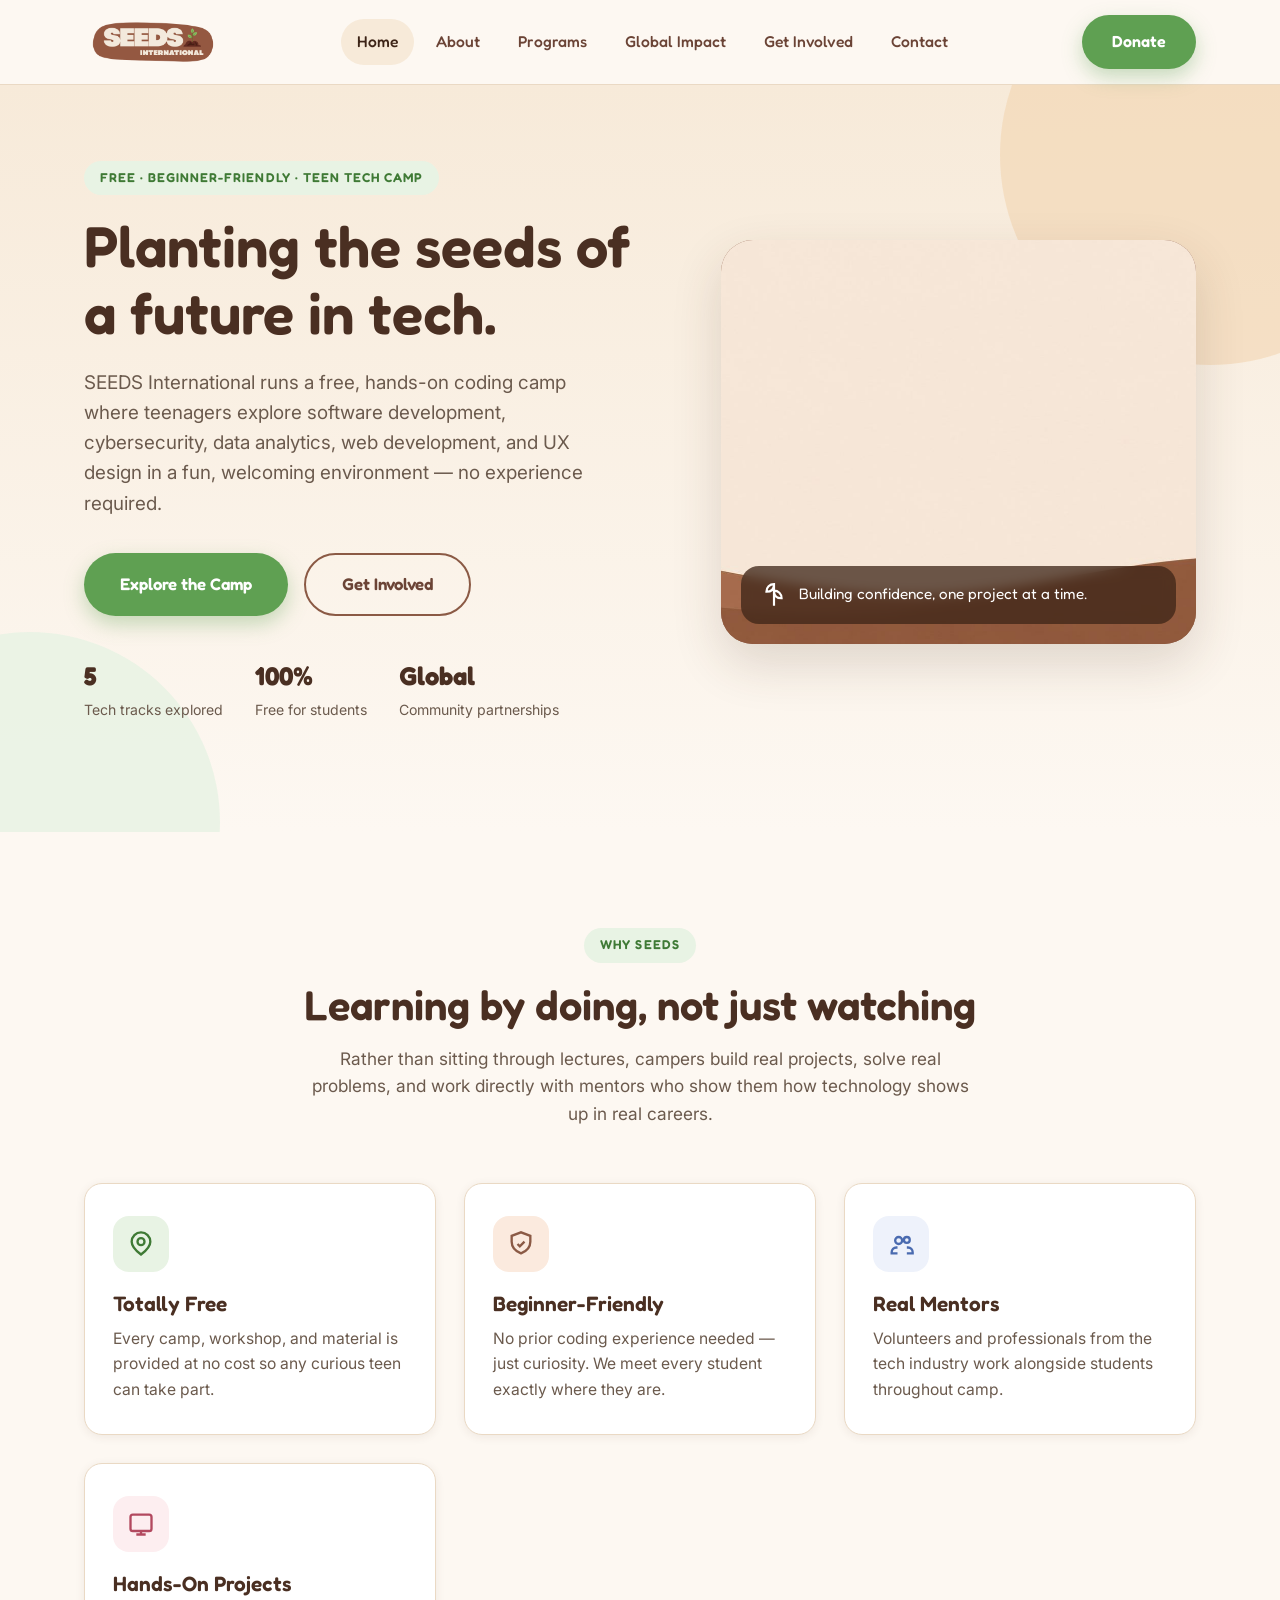
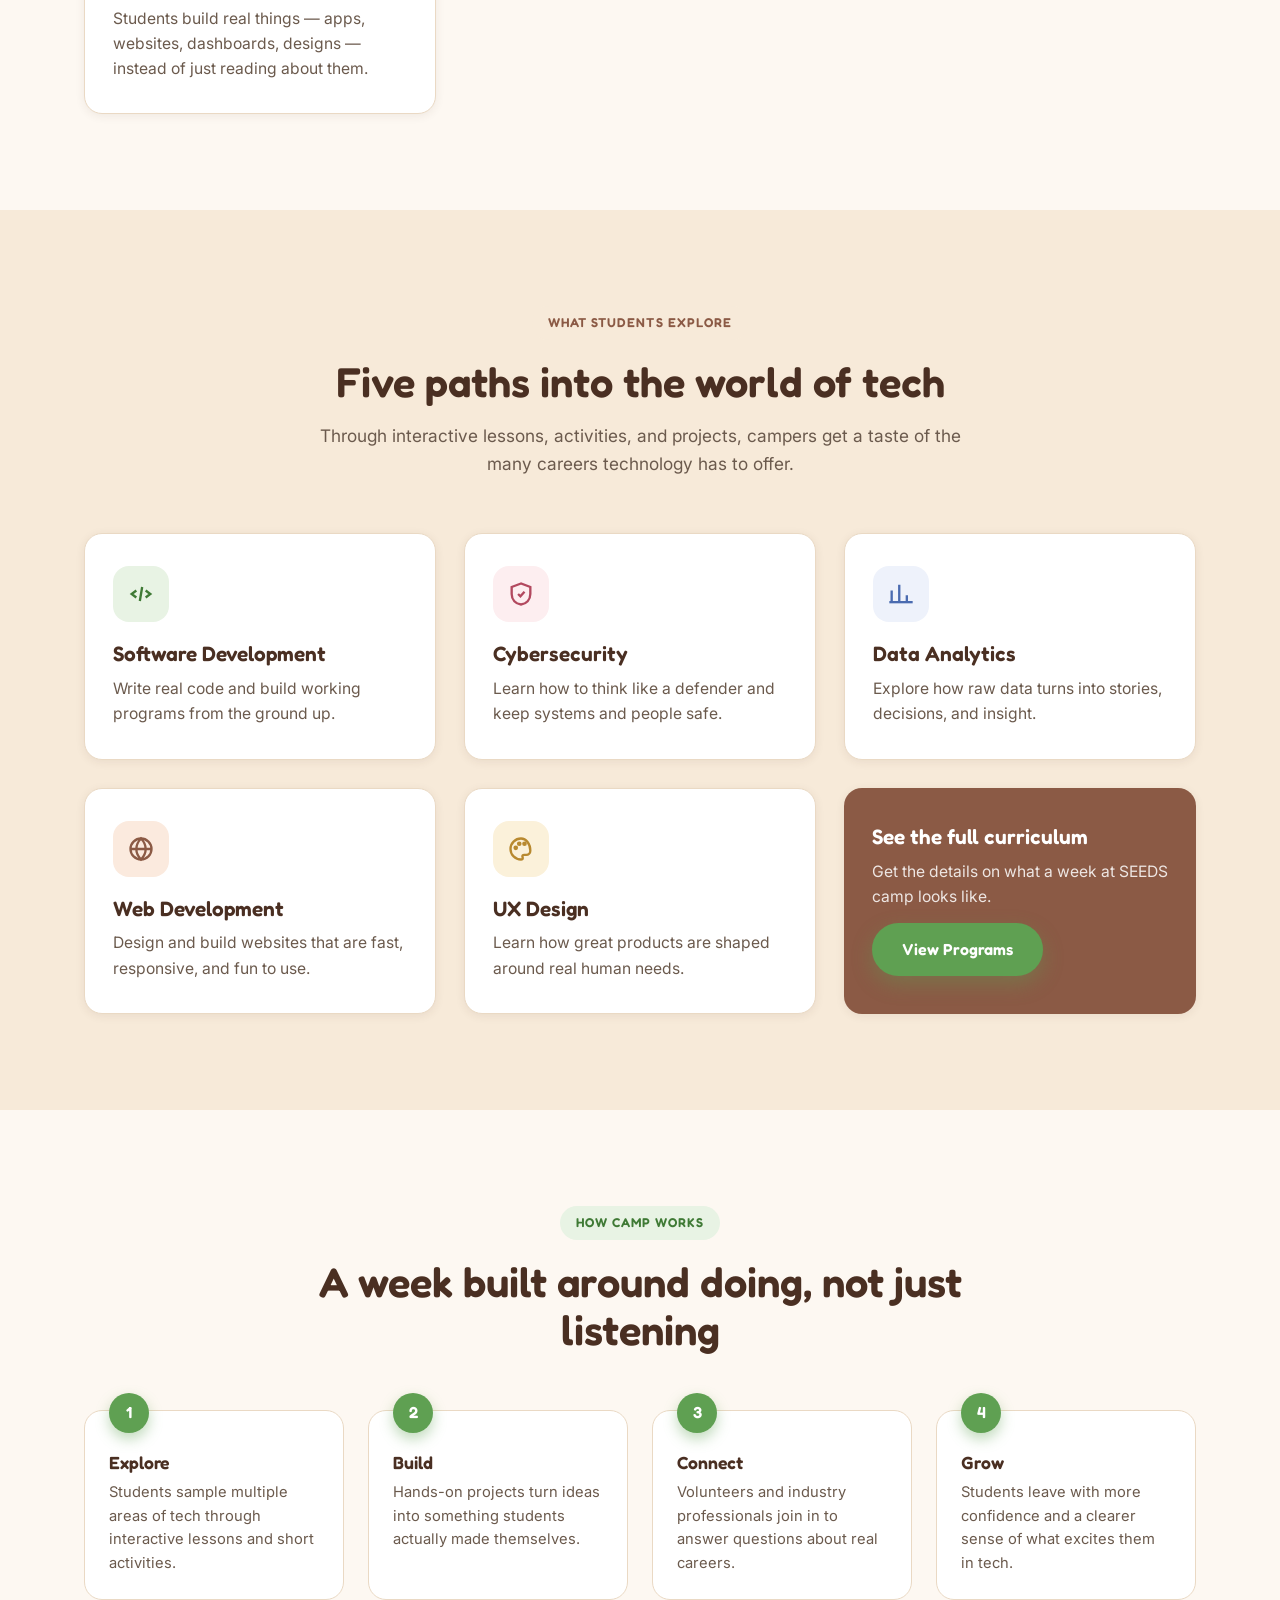
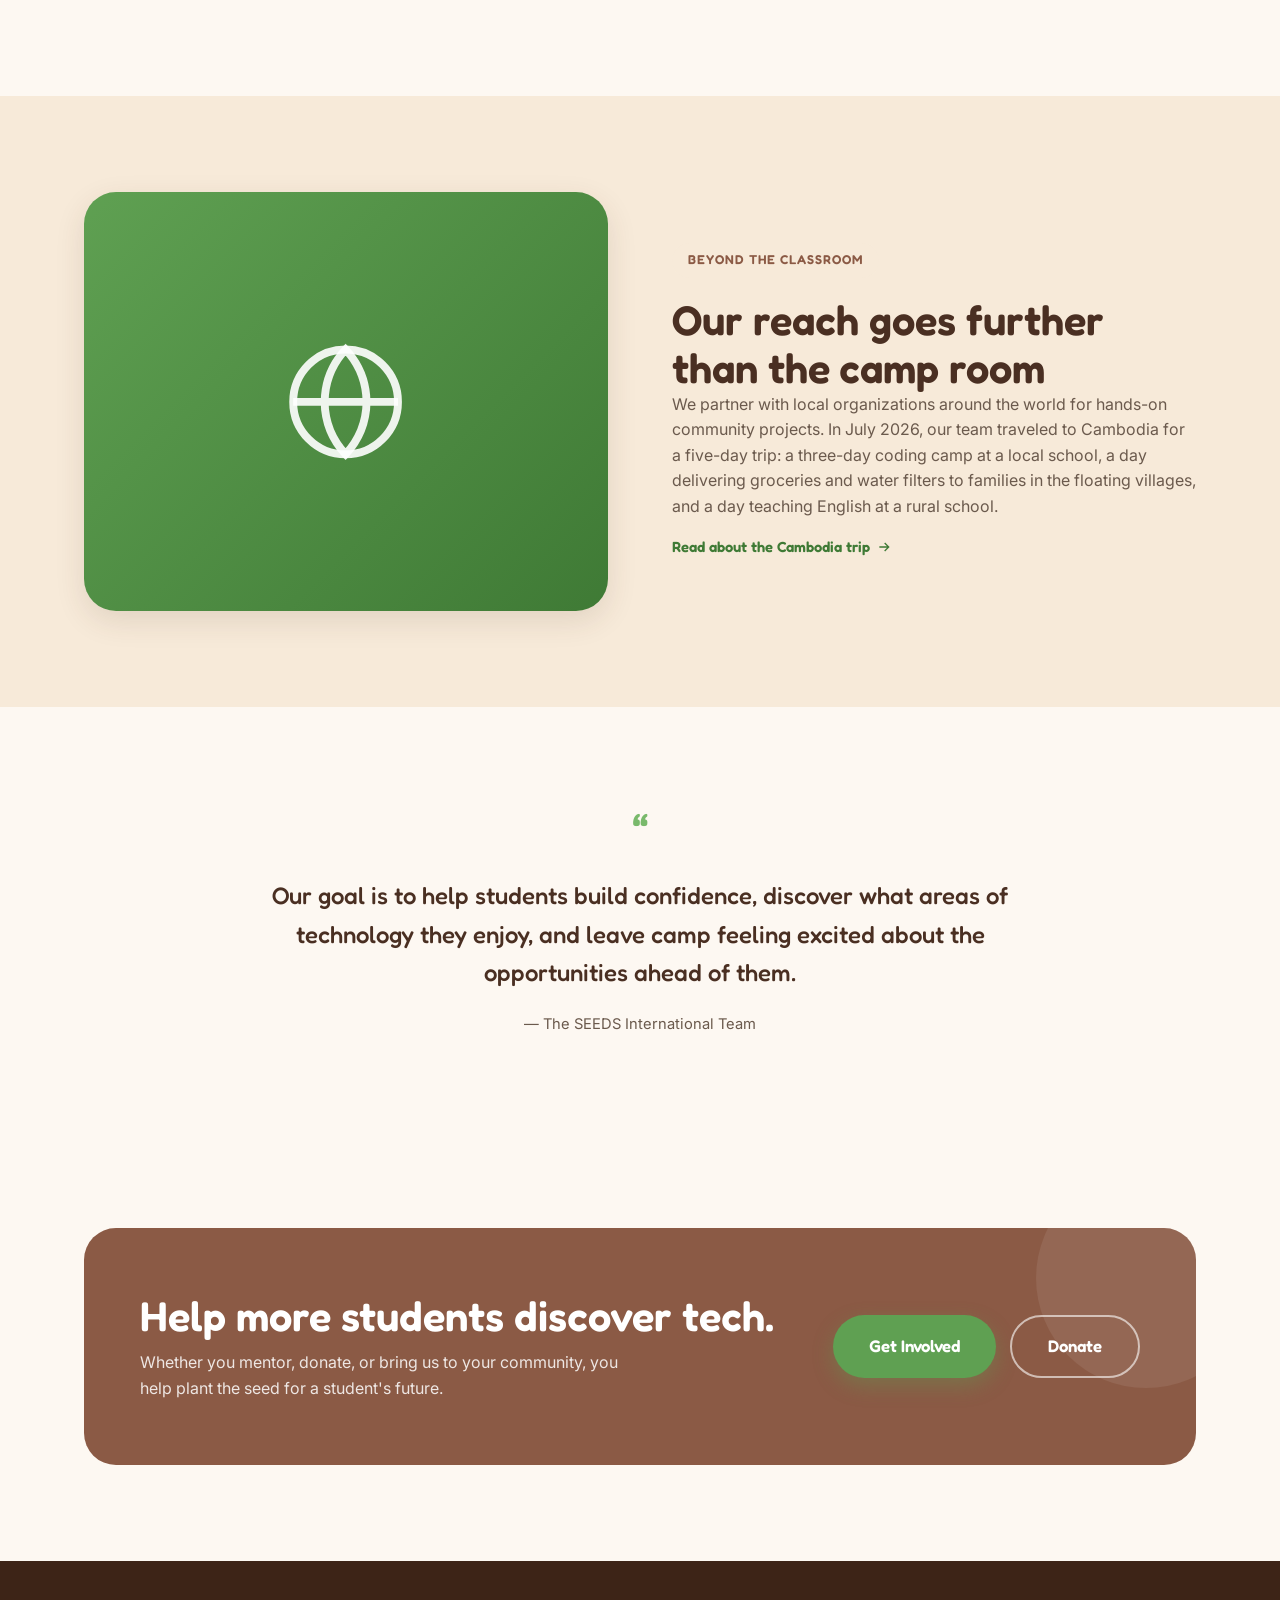
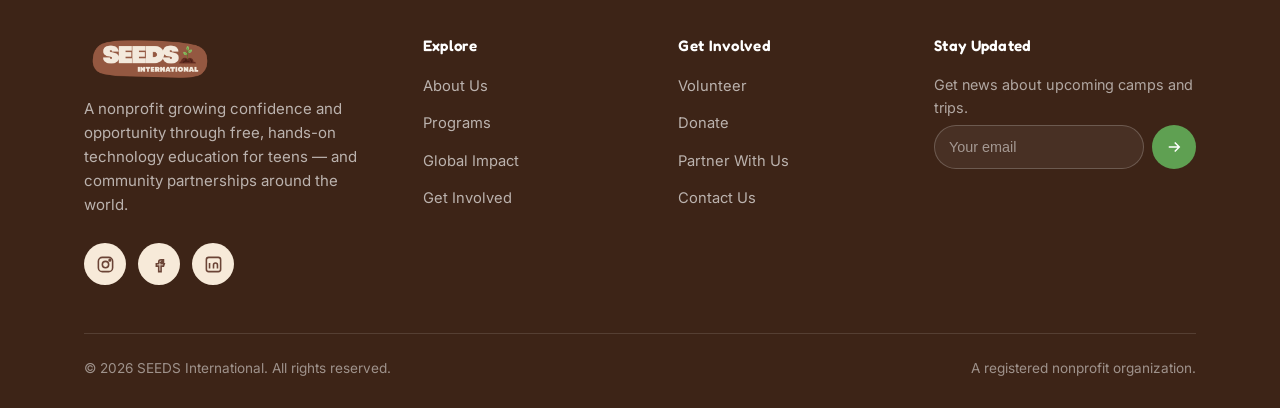
==== index.html @ 196c9cd2 "Build new SEEDS International nonprofit website Static multi-page site (home, about, programs, globa" ====
<!DOCTYPE html>
<html lang="en">
<head>
<meta charset="UTF-8">
<meta name="viewport" content="width=device-width, initial-scale=1.0">
<title>SEEDS International — Free Tech Camp for Teens</title>
<meta name="description" content="SEEDS International runs a free, hands-on coding camp that introduces teenagers to software development, cybersecurity, data analytics, web development, and UX design — plus global community partnerships around the world.">
<link rel="icon" type="image/png" href="assets/seeds_logo.png">
<link rel="preconnect" href="https://fonts.googleapis.com">
<link rel="preconnect" href="https://fonts.gstatic.com" crossorigin>
<link href="https://fonts.googleapis.com/css2?family=Fredoka:wght@500;600;700&family=Inter:wght@400;500;600&display=swap" rel="stylesheet">
<link rel="stylesheet" href="css/style.css">
</head>
<body>

<header class="site-header">
  <div class="container">
    <a href="index.html" class="brand">
      <img src="assets/seeds_logo.png" alt="SEEDS International logo">
    </a>
    <nav class="main-nav">
      <a href="index.html">Home</a>
      <a href="about.html">About</a>
      <a href="programs.html">Programs</a>
      <a href="global-impact.html">Global Impact</a>
      <a href="get-involved.html">Get Involved</a>
      <a href="contact.html">Contact</a>
    </nav>
    <div class="header-actions">
      <a href="get-involved.html#donate" class="btn btn-primary">Donate</a>
      <button class="nav-toggle" aria-label="Toggle menu" aria-expanded="false">
        <span></span><span></span><span></span>
      </button>
    </div>
  </div>
</header>

<main>

  <!-- HERO -->
  <section class="hero">
    <div class="container">
      <div class="hero-copy">
        <span class="eyebrow">Free · Beginner-Friendly · Teen Tech Camp</span>
        <h1>Planting the seeds of a future in tech.</h1>
        <p class="lede">SEEDS International runs a free, hands-on coding camp where teenagers explore software development, cybersecurity, data analytics, web development, and UX design in a fun, welcoming environment — no experience required.</p>
        <div class="hero-actions">
          <a href="programs.html" class="btn btn-primary btn-lg">Explore the Camp</a>
          <a href="get-involved.html" class="btn btn-outline btn-lg">Get Involved</a>
        </div>
        <div class="hero-stats">
          <div><strong>5</strong><span>Tech tracks explored</span></div>
          <div><strong>100%</strong><span>Free for students</span></div>
          <div><strong>Global</strong><span>Community partnerships</span></div>
        </div>
      </div>
      <div class="hero-art">
        <img src="assets/seeds_banner_wide.jpg" alt="Illustration of a seedling growing, representing SEEDS International">
        <div class="badge">
          <svg viewBox="0 0 24 24" fill="none" stroke="currentColor" stroke-width="2" width="26" height="26"><path d="M12 2v20M12 2c-4 0-7 3-7 7 4 0 7-2 7-7ZM12 8c4 0 7 3 7 7-4 0-7-2-7-7Z"/></svg>
          Building confidence, one project at a time.
        </div>
      </div>
    </div>
  </section>

  <!-- WHY SEEDS -->
  <section>
    <div class="container">
      <div class="section-head center">
        <span class="eyebrow">Why SEEDS</span>
        <h2>Learning by doing, not just watching</h2>
        <p>Rather than sitting through lectures, campers build real projects, solve real problems, and work directly with mentors who show them how technology shows up in real careers.</p>
      </div>
      <div class="card-grid reveal">
        <div class="card accent-1">
          <div class="card-icon">
            <svg viewBox="0 0 24 24" fill="none" stroke="currentColor" stroke-width="2"><path d="M12 21c4-3 8-6.5 8-11a8 8 0 1 0-16 0c0 4.5 4 8 8 11Z"/><circle cx="12" cy="10" r="3"/></svg>
          </div>
          <h3>Totally Free</h3>
          <p>Every camp, workshop, and material is provided at no cost so any curious teen can take part.</p>
        </div>
        <div class="card accent-2">
          <div class="card-icon">
            <svg viewBox="0 0 24 24" fill="none" stroke="currentColor" stroke-width="2"><path d="M12 20c4.4-1.8 8-5 8-10V5l-8-3-8 3v5c0 5 3.6 8.2 8 10Z"/><path d="m9 12 2 2 4-4"/></svg>
          </div>
          <h3>Beginner-Friendly</h3>
          <p>No prior coding experience needed — just curiosity. We meet every student exactly where they are.</p>
        </div>
        <div class="card accent-3">
          <div class="card-icon">
            <svg viewBox="0 0 24 24" fill="none" stroke="currentColor" stroke-width="2"><path d="M17 20h5v-1a4 4 0 0 0-4-4h-1M9 20H4v-1a4 4 0 0 1 4-4h1m1-3a3 3 0 1 0 0-6 3 3 0 0 0 0 6Zm7-1a2.5 2.5 0 1 0 0-5 2.5 2.5 0 0 0 0 5Z"/></svg>
          </div>
          <h3>Real Mentors</h3>
          <p>Volunteers and professionals from the tech industry work alongside students throughout camp.</p>
        </div>
        <div class="card accent-4">
          <div class="card-icon">
            <svg viewBox="0 0 24 24" fill="none" stroke="currentColor" stroke-width="2"><rect x="3" y="4" width="18" height="14" rx="2"/><path d="M8 21h8M12 18v3"/></svg>
          </div>
          <h3>Hands-On Projects</h3>
          <p>Students build real things — apps, websites, dashboards, designs — instead of just reading about them.</p>
        </div>
      </div>
    </div>
  </section>

  <!-- PROGRAM TRACKS -->
  <section class="section-alt">
    <div class="container">
      <div class="section-head center">
        <span class="eyebrow alt">What Students Explore</span>
        <h2>Five paths into the world of tech</h2>
        <p>Through interactive lessons, activities, and projects, campers get a taste of the many careers technology has to offer.</p>
      </div>
      <div class="card-grid reveal">
        <div class="card accent-1">
          <div class="card-icon">
            <svg viewBox="0 0 24 24" fill="none" stroke="currentColor" stroke-width="2"><path d="m8 9-4 3 4 3M16 9l4 3-4 3M13 6l-2 12"/></svg>
          </div>
          <h3>Software Development</h3>
          <p>Write real code and build working programs from the ground up.</p>
        </div>
        <div class="card accent-4">
          <div class="card-icon">
            <svg viewBox="0 0 24 24" fill="none" stroke="currentColor" stroke-width="2"><path d="M12 3 4 6v6c0 5 3.4 8.4 8 9 4.6-.6 8-4 8-9V6l-8-3Z"/><path d="m9.5 12 2 2 3.5-4"/></svg>
          </div>
          <h3>Cybersecurity</h3>
          <p>Learn how to think like a defender and keep systems and people safe.</p>
        </div>
        <div class="card accent-3">
          <div class="card-icon">
            <svg viewBox="0 0 24 24" fill="none" stroke="currentColor" stroke-width="2"><path d="M4 19V9m6.5 10V4M17 19v-6"/><path d="M2 19h20"/></svg>
          </div>
          <h3>Data Analytics</h3>
          <p>Explore how raw data turns into stories, decisions, and insight.</p>
        </div>
        <div class="card accent-2">
          <div class="card-icon">
            <svg viewBox="0 0 24 24" fill="none" stroke="currentColor" stroke-width="2"><circle cx="12" cy="12" r="9"/><path d="M3 12h18M12 3c2.5 2.6 4 6 4 9s-1.5 6.4-4 9c-2.5-2.6-4-6-4-9s1.5-6.4 4-9Z"/></svg>
          </div>
          <h3>Web Development</h3>
          <p>Design and build websites that are fast, responsive, and fun to use.</p>
        </div>
        <div class="card accent-5">
          <div class="card-icon">
            <svg viewBox="0 0 24 24" fill="none" stroke="currentColor" stroke-width="2"><path d="M12 3a9 9 0 1 0 0 18c1.1 0 1.5-.6 1.5-1.3 0-.5-.3-.9-.3-1.4 0-.8.7-1.3 1.5-1.3h1.8c2 0 3.5-1.6 3.5-3.5C20 7.4 16.4 3 12 3Z"/><circle cx="7.5" cy="11" r="1"/><circle cx="10.5" cy="7.5" r="1"/><circle cx="15" cy="7.5" r="1"/></svg>
          </div>
          <h3>UX Design</h3>
          <p>Learn how great products are shaped around real human needs.</p>
        </div>
        <div class="card accent-1" style="display:flex; flex-direction:column; justify-content:center; align-items:flex-start; background: var(--brown-600); border:none;">
          <h3 style="color:#fff;">See the full curriculum</h3>
          <p style="color:rgba(255,255,255,0.85);">Get the details on what a week at SEEDS camp looks like.</p>
          <a href="programs.html" class="btn btn-primary" style="margin-top:14px;">View Programs</a>
        </div>
      </div>
    </div>
  </section>

  <!-- HOW IT WORKS -->
  <section>
    <div class="container">
      <div class="section-head center">
        <span class="eyebrow">How Camp Works</span>
        <h2>A week built around doing, not just listening</h2>
      </div>
      <div class="steps reveal">
        <div class="step">
          <h3>Explore</h3>
          <p>Students sample multiple areas of tech through interactive lessons and short activities.</p>
        </div>
        <div class="step">
          <h3>Build</h3>
          <p>Hands-on projects turn ideas into something students actually made themselves.</p>
        </div>
        <div class="step">
          <h3>Connect</h3>
          <p>Volunteers and industry professionals join in to answer questions about real careers.</p>
        </div>
        <div class="step">
          <h3>Grow</h3>
          <p>Students leave with more confidence and a clearer sense of what excites them in tech.</p>
        </div>
      </div>
    </div>
  </section>

  <!-- GLOBAL IMPACT PREVIEW -->
  <section class="section-alt">
    <div class="container">
      <div class="feature-row reveal">
        <div class="feature-visual tint-green">
          <div class="icon-mark">
            <svg viewBox="0 0 24 24" fill="none" stroke="currentColor" stroke-width="1.5"><circle cx="12" cy="12" r="10"/><path d="M2 12h20M12 2a15 15 0 0 1 4 10 15 15 0 0 1-4 10 15 15 0 0 1-4-10 15 15 0 0 1 4-10Z"/></svg>
          </div>
        </div>
        <div class="feature-text">
          <span class="eyebrow alt">Beyond the Classroom</span>
          <h2>Our reach goes further than the camp room</h2>
          <p>We partner with local organizations around the world for hands-on community projects. In July 2026, our team traveled to Cambodia for a five-day trip: a three-day coding camp at a local school, a day delivering groceries and water filters to families in the floating villages, and a day teaching English at a rural school.</p>
          <a href="global-impact.html" class="card-link">Read about the Cambodia trip
            <svg viewBox="0 0 24 24" fill="none" stroke="currentColor" stroke-width="2" width="16" height="16"><path d="M5 12h14M13 6l6 6-6 6"/></svg>
          </a>
        </div>
      </div>
    </div>
  </section>

  <!-- QUOTE -->
  <section>
    <div class="container">
      <div class="quote-block reveal">
        <span class="mark">&ldquo;</span>
        <p>Our goal is to help students build confidence, discover what areas of technology they enjoy, and leave camp feeling excited about the opportunities ahead of them.</p>
        <span>— The SEEDS International Team</span>
      </div>
    </div>
  </section>

  <!-- CTA -->
  <section>
    <div class="container">
      <div class="cta-band reveal">
        <div class="cta-copy">
          <h2>Help more students discover tech.</h2>
          <p>Whether you mentor, donate, or bring us to your community, you help plant the seed for a student's future.</p>
        </div>
        <div class="cta-actions">
          <a href="get-involved.html" class="btn btn-primary btn-lg">Get Involved</a>
          <a href="get-involved.html#donate" class="btn btn-outline on-dark btn-lg">Donate</a>
        </div>
      </div>
    </div>
  </section>

</main>

<footer class="site-footer">
  <div class="container">
    <div class="footer-grid">
      <div class="footer-brand">
        <a href="index.html" class="brand"><img src="assets/seeds_logo.png" alt="SEEDS International logo"></a>
        <p>A nonprofit growing confidence and opportunity through free, hands-on technology education for teens — and community partnerships around the world.</p>
        <div class="social-row">
          <a href="#" aria-label="Instagram"><svg viewBox="0 0 24 24" fill="none" stroke="currentColor" stroke-width="2"><rect x="3" y="3" width="18" height="18" rx="5"/><circle cx="12" cy="12" r="4"/><circle cx="17.5" cy="6.5" r="1"/></svg></a>
          <a href="#" aria-label="Facebook"><svg viewBox="0 0 24 24" fill="none" stroke="currentColor" stroke-width="2"><path d="M14 9h3V6h-3c-2 0-3 1.2-3 3v2H8v3h3v7h3v-7h3l1-3h-4v-1.5c0-.6.4-1.5 1-1.5Z"/></svg></a>
          <a href="#" aria-label="LinkedIn"><svg viewBox="0 0 24 24" fill="none" stroke="currentColor" stroke-width="2"><rect x="3" y="3" width="18" height="18" rx="3"/><path d="M7 10v7M7 7v.01M12 17v-4.5a2.5 2.5 0 0 1 5 0V17"/></svg></a>
        </div>
      </div>
      <div class="footer-col">
        <h4>Explore</h4>
        <ul>
          <li><a href="about.html">About Us</a></li>
          <li><a href="programs.html">Programs</a></li>
          <li><a href="global-impact.html">Global Impact</a></li>
          <li><a href="get-involved.html">Get Involved</a></li>
        </ul>
      </div>
      <div class="footer-col">
        <h4>Get Involved</h4>
        <ul>
          <li><a href="get-involved.html#volunteer">Volunteer</a></li>
          <li><a href="get-involved.html#donate">Donate</a></li>
          <li><a href="get-involved.html#partner">Partner With Us</a></li>
          <li><a href="contact.html">Contact Us</a></li>
        </ul>
      </div>
      <div class="footer-col footer-newsletter">
        <h4>Stay Updated</h4>
        <p style="font-size:0.9rem; color:rgba(255,255,255,0.6);">Get news about upcoming camps and trips.</p>
        <form data-fake-submit>
          <input type="email" placeholder="Your email" required aria-label="Email address">
          <button type="submit" aria-label="Subscribe">
            <svg viewBox="0 0 24 24" fill="none" stroke="currentColor" stroke-width="2"><path d="M5 12h14M13 6l6 6-6 6"/></svg>
          </button>
        </form>
      </div>
    </div>
    <div class="footer-bottom">
      <span>&copy; <span data-year></span> SEEDS International. All rights reserved.</span>
      <span>A registered nonprofit organization.</span>
    </div>
  </div>
</footer>

<script src="js/main.js"></script>
</body>
</html>
---- css/style.css ----
/* ==========================================================================
   SEEDS International — Design System
   ========================================================================== */

:root {
  /* Brand palette, drawn from the SEEDS International logo */
  --brown-900: #3d2417;
  --brown-800: #4a2f22;
  --brown-700: #6b4436;
  --brown-600: #8b5a45;
  --brown-500: #a56f56;
  --green-700: #3f7a35;
  --green-600: #5fa052;
  --green-500: #79b96b;
  --green-100: #e8f3e4;
  --peach-500: #eab98c;
  --peach-300: #f3d3ae;
  --cream-300: #f7ead9;
  --cream-100: #fdf8f2;
  --white: #ffffff;
  --ink: #3a2a20;
  --ink-soft: #6b5a4d;
  --border: #ead9c4;

  --font-display: "Fredoka", "Quicksand", sans-serif;
  --font-body: "Inter", -apple-system, BlinkMacSystemFont, "Segoe UI", sans-serif;

  --radius-sm: 10px;
  --radius-md: 18px;
  --radius-lg: 32px;
  --radius-pill: 999px;

  --shadow-sm: 0 2px 10px rgba(74, 47, 34, 0.08);
  --shadow-md: 0 10px 30px rgba(74, 47, 34, 0.12);
  --shadow-lg: 0 20px 50px rgba(74, 47, 34, 0.16);

  --container: 1160px;
}

* {
  margin: 0;
  padding: 0;
  box-sizing: border-box;
}

html {
  scroll-behavior: smooth;
}

body {
  font-family: var(--font-body);
  color: var(--ink);
  background: var(--cream-100);
  line-height: 1.6;
  -webkit-font-smoothing: antialiased;
  overflow-x: hidden;
}

img {
  max-width: 100%;
  display: block;
}

a {
  color: inherit;
  text-decoration: none;
}

ul {
  list-style: none;
}

button {
  font-family: inherit;
  cursor: pointer;
  border: none;
  background: none;
}

h1, h2, h3, h4 {
  font-family: var(--font-display);
  font-weight: 600;
  color: var(--brown-800);
  line-height: 1.15;
}

h1 { font-size: clamp(2.4rem, 5vw, 3.6rem); }
h2 { font-size: clamp(1.9rem, 3.6vw, 2.6rem); }
h3 { font-size: 1.3rem; }

p { color: var(--ink-soft); }

.container {
  width: 100%;
  max-width: var(--container);
  margin: 0 auto;
  padding: 0 24px;
}

.eyebrow {
  display: inline-flex;
  align-items: center;
  gap: 8px;
  font-family: var(--font-display);
  font-weight: 600;
  font-size: 0.8rem;
  letter-spacing: 0.08em;
  text-transform: uppercase;
  color: var(--green-700);
  background: var(--green-100);
  padding: 7px 16px;
  border-radius: var(--radius-pill);
  margin-bottom: 18px;
}

.eyebrow.alt {
  color: var(--brown-600);
  background: var(--cream-300);
}

section {
  padding: 96px 0;
  position: relative;
}

.section-head {
  max-width: 680px;
  margin-bottom: 56px;
}

.section-head.center {
  margin-left: auto;
  margin-right: auto;
  text-align: center;
}

.section-head p {
  margin-top: 16px;
  font-size: 1.08rem;
}

/* ---------- Buttons ---------- */
.btn {
  display: inline-flex;
  align-items: center;
  justify-content: center;
  gap: 8px;
  font-family: var(--font-display);
  font-weight: 600;
  font-size: 1rem;
  padding: 14px 30px;
  border-radius: var(--radius-pill);
  transition: transform 0.2s ease, box-shadow 0.2s ease, background 0.2s ease, color 0.2s ease;
  white-space: nowrap;
}

.btn-primary {
  background: var(--green-600);
  color: var(--white);
  box-shadow: 0 8px 20px rgba(95, 160, 82, 0.35);
}

.btn-primary:hover {
  background: var(--green-700);
  transform: translateY(-2px);
  box-shadow: 0 12px 26px rgba(95, 160, 82, 0.4);
}

.btn-secondary {
  background: var(--brown-600);
  color: var(--white);
  box-shadow: 0 8px 20px rgba(139, 90, 69, 0.3);
}

.btn-secondary:hover {
  background: var(--brown-700);
  transform: translateY(-2px);
}

.btn-outline {
  background: transparent;
  color: var(--brown-700);
  border: 2px solid var(--brown-600);
}

.btn-outline:hover {
  background: var(--brown-600);
  color: var(--white);
  transform: translateY(-2px);
}

.btn-outline.on-dark {
  color: var(--white);
  border-color: rgba(255, 255, 255, 0.6);
}

.btn-outline.on-dark:hover {
  background: var(--white);
  color: var(--brown-700);
}

.btn-block { width: 100%; }
.btn-lg { padding: 16px 36px; font-size: 1.05rem; }

/* ---------- Header ---------- */
.site-header {
  position: sticky;
  top: 0;
  z-index: 100;
  background: rgba(253, 248, 242, 0.92);
  backdrop-filter: blur(10px);
  border-bottom: 1px solid var(--border);
}

.site-header .container {
  display: flex;
  align-items: center;
  justify-content: space-between;
  height: 84px;
}

.brand {
  display: flex;
  align-items: center;
  gap: 10px;
}

.brand img {
  height: 46px;
  width: auto;
}

.main-nav {
  display: flex;
  align-items: center;
  gap: 6px;
}

.main-nav a {
  font-family: var(--font-display);
  font-weight: 500;
  font-size: 0.98rem;
  color: var(--brown-700);
  padding: 10px 16px;
  border-radius: var(--radius-pill);
  transition: background 0.2s ease, color 0.2s ease;
}

.main-nav a:hover,
.main-nav a.active {
  background: var(--cream-300);
  color: var(--brown-900);
}

.header-actions {
  display: flex;
  align-items: center;
  gap: 14px;
}

.nav-toggle {
  display: none;
  flex-direction: column;
  gap: 5px;
  padding: 8px;
}

.nav-toggle span {
  width: 26px;
  height: 3px;
  border-radius: 2px;
  background: var(--brown-700);
  transition: transform 0.25s ease, opacity 0.25s ease;
}

/* ---------- Hero ---------- */
.hero {
  position: relative;
  padding: 76px 0 110px;
  overflow: hidden;
  background: linear-gradient(180deg, var(--cream-300) 0%, var(--cream-100) 100%);
}

.hero::before {
  content: "";
  position: absolute;
  top: -140px;
  right: -140px;
  width: 420px;
  height: 420px;
  border-radius: 50%;
  background: var(--peach-300);
  opacity: 0.55;
  z-index: 0;
}

.hero::after {
  content: "";
  position: absolute;
  bottom: -180px;
  left: -160px;
  width: 380px;
  height: 380px;
  border-radius: 50%;
  background: var(--green-100);
  opacity: 0.8;
  z-index: 0;
}

.hero .container {
  position: relative;
  z-index: 1;
  display: grid;
  grid-template-columns: 1.1fr 0.9fr;
  gap: 56px;
  align-items: center;
}

.hero h1 { margin-bottom: 22px; }
.hero .lede {
  font-size: 1.18rem;
  max-width: 540px;
  margin-bottom: 34px;
}

.hero-actions {
  display: flex;
  gap: 16px;
  flex-wrap: wrap;
  margin-bottom: 40px;
}

.hero-stats {
  display: flex;
  gap: 32px;
  flex-wrap: wrap;
}

.hero-stats div strong {
  display: block;
  font-family: var(--font-display);
  font-size: 1.6rem;
  color: var(--brown-800);
}

.hero-stats div span {
  font-size: 0.88rem;
  color: var(--ink-soft);
}

.hero-art {
  position: relative;
  border-radius: var(--radius-lg);
  overflow: hidden;
  box-shadow: var(--shadow-lg);
  aspect-ratio: 4 / 3.4;
  background: var(--brown-600);
}

.hero-art img {
  width: 100%;
  height: 100%;
  object-fit: cover;
}

.hero-art .badge {
  position: absolute;
  bottom: 20px;
  left: 20px;
  right: 20px;
  background: rgba(61, 36, 23, 0.75);
  backdrop-filter: blur(6px);
  color: var(--white);
  padding: 16px 20px;
  border-radius: var(--radius-md);
  font-family: var(--font-display);
  font-size: 0.95rem;
  display: flex;
  align-items: center;
  gap: 12px;
}

/* ---------- Page hero (inner pages) ---------- */
.page-hero {
  position: relative;
  padding: 64px 0 80px;
  background: var(--brown-600);
  color: var(--white);
  overflow: hidden;
}

.page-hero::before {
  content: "";
  position: absolute;
  inset: 0;
  background: radial-gradient(circle at 85% 20%, rgba(255,255,255,0.16), transparent 55%),
              radial-gradient(circle at 10% 90%, rgba(255,255,255,0.1), transparent 45%);
}

.page-hero .container { position: relative; z-index: 1; max-width: 780px; }
.page-hero .eyebrow { background: rgba(255,255,255,0.16); color: var(--cream-300); }
.page-hero h1 { color: var(--white); margin-bottom: 16px; }
.page-hero p { color: rgba(255,255,255,0.88); font-size: 1.08rem; }

.breadcrumb {
  display: flex;
  gap: 8px;
  align-items: center;
  font-size: 0.85rem;
  color: rgba(255,255,255,0.7);
  margin-bottom: 18px;
  text-transform: uppercase;
  letter-spacing: 0.06em;
  font-family: var(--font-display);
}

/* ---------- Cards ---------- */
.card-grid {
  display: grid;
  grid-template-columns: repeat(3, 1fr);
  gap: 28px;
}

.card {
  background: var(--white);
  border: 1px solid var(--border);
  border-radius: var(--radius-md);
  padding: 32px 28px;
  box-shadow: var(--shadow-sm);
  transition: transform 0.25s ease, box-shadow 0.25s ease;
}

.card:hover {
  transform: translateY(-6px);
  box-shadow: var(--shadow-md);
}

.card-icon {
  width: 56px;
  height: 56px;
  border-radius: 16px;
  display: flex;
  align-items: center;
  justify-content: center;
  margin-bottom: 20px;
  background: var(--green-100);
  color: var(--green-700);
}

.card-icon svg { width: 28px; height: 28px; }

.card h3 { margin-bottom: 10px; }
.card p { font-size: 0.98rem; }

.card-link {
  display: inline-flex;
  align-items: center;
  gap: 6px;
  margin-top: 16px;
  font-family: var(--font-display);
  font-weight: 600;
  font-size: 0.92rem;
  color: var(--green-700);
}

/* Program cards get an accent top bar via nth-child colors */
.card.accent-1 .card-icon { background: var(--green-100); color: var(--green-700); }
.card.accent-2 .card-icon { background: #fbeade; color: var(--brown-600); }
.card.accent-3 .card-icon { background: #eef2fb; color: #4a6bb0; }
.card.accent-4 .card-icon { background: #fdeef0; color: #b2495f; }
.card.accent-5 .card-icon { background: #fbf1da; color: #b8892f; }

/* ---------- Alternating feature rows ---------- */
.feature-row {
  display: grid;
  grid-template-columns: 1fr 1fr;
  gap: 64px;
  align-items: center;
}

.feature-row + .feature-row { margin-top: 100px; }
.feature-row.reverse .feature-visual { order: 2; }
.feature-row.reverse .feature-text { order: 1; }

.feature-visual {
  border-radius: var(--radius-lg);
  overflow: hidden;
  box-shadow: var(--shadow-md);
  aspect-ratio: 5/4;
  position: relative;
}

.feature-visual img {
  width: 100%;
  height: 100%;
  object-fit: cover;
}

.feature-visual.tint-green { background: linear-gradient(135deg, var(--green-600), var(--green-700)); }
.feature-visual.tint-brown { background: linear-gradient(135deg, var(--brown-500), var(--brown-700)); }
.feature-visual.tint-peach { background: linear-gradient(135deg, var(--peach-500), #d99a63); }

.feature-visual .icon-mark {
  position: absolute;
  inset: 0;
  display: flex;
  align-items: center;
  justify-content: center;
  color: rgba(255,255,255,0.9);
}

.feature-visual .icon-mark svg { width: 30%; height: 30%; }

.feature-text ul {
  margin-top: 22px;
  display: flex;
  flex-direction: column;
  gap: 14px;
}

.feature-text ul li {
  display: flex;
  align-items: flex-start;
  gap: 12px;
  font-size: 0.98rem;
  color: var(--ink-soft);
}

.feature-text ul li svg {
  flex-shrink: 0;
  width: 22px;
  height: 22px;
  color: var(--green-600);
  margin-top: 2px;
}

/* ---------- Steps ---------- */
.steps {
  display: grid;
  grid-template-columns: repeat(4, 1fr);
  gap: 24px;
  counter-reset: step;
}

.step {
  position: relative;
  padding: 32px 24px 24px;
  background: var(--white);
  border-radius: var(--radius-md);
  border: 1px solid var(--border);
}

.step::before {
  counter-increment: step;
  content: counter(step);
  position: absolute;
  top: -18px;
  left: 24px;
  width: 40px;
  height: 40px;
  border-radius: 50%;
  background: var(--green-600);
  color: var(--white);
  font-family: var(--font-display);
  font-weight: 600;
  display: flex;
  align-items: center;
  justify-content: center;
  box-shadow: 0 6px 14px rgba(95,160,82,0.4);
}

.step h3 { margin: 10px 0 8px; font-size: 1.1rem; }
.step p { font-size: 0.92rem; }

/* ---------- Banner / CTA ---------- */
.cta-band {
  background: var(--brown-600);
  color: var(--white);
  border-radius: var(--radius-lg);
  padding: 64px 56px;
  display: flex;
  align-items: center;
  justify-content: space-between;
  gap: 40px;
  position: relative;
  overflow: hidden;
}

.cta-band::before {
  content: "";
  position: absolute;
  right: -60px;
  top: -60px;
  width: 220px;
  height: 220px;
  border-radius: 50%;
  background: rgba(255,255,255,0.08);
}

.cta-band h2 { color: var(--white); margin-bottom: 10px; }
.cta-band p { color: rgba(255,255,255,0.85); max-width: 480px; }
.cta-band .cta-actions { display: flex; gap: 14px; flex-wrap: wrap; z-index: 1; }
.cta-band .cta-copy { position: relative; z-index: 1; }

.section-alt {
  background: var(--cream-300);
}

/* ---------- Quote ---------- */
.quote-block {
  max-width: 760px;
  margin: 0 auto;
  text-align: center;
}

.quote-block .mark {
  font-family: var(--font-display);
  font-size: 4rem;
  color: var(--green-500);
  line-height: 1;
}

.quote-block p {
  font-family: var(--font-display);
  font-size: 1.5rem;
  color: var(--brown-800);
  font-weight: 500;
  margin: 10px 0 18px;
}

.quote-block span {
  font-size: 0.92rem;
  color: var(--ink-soft);
}

/* ---------- Timeline (Global Impact) ---------- */
.timeline {
  display: flex;
  flex-direction: column;
  gap: 0;
}

.timeline-item {
  display: grid;
  grid-template-columns: 90px 1fr;
  gap: 28px;
}

.timeline-rail {
  display: flex;
  flex-direction: column;
  align-items: center;
}

.timeline-dot {
  width: 46px;
  height: 46px;
  border-radius: 50%;
  background: var(--green-600);
  color: var(--white);
  display: flex;
  align-items: center;
  justify-content: center;
  font-family: var(--font-display);
  font-weight: 600;
  box-shadow: 0 6px 14px rgba(95,160,82,0.35);
  flex-shrink: 0;
}

.timeline-line {
  width: 3px;
  flex: 1;
  background: var(--border);
  margin-top: 4px;
}

.timeline-item:last-child .timeline-line { display: none; }

.timeline-content {
  padding-bottom: 52px;
}

.timeline-content .day-tag {
  font-family: var(--font-display);
  font-size: 0.8rem;
  text-transform: uppercase;
  letter-spacing: 0.06em;
  color: var(--green-700);
  margin-bottom: 6px;
  display: block;
}

.timeline-content h3 { margin-bottom: 8px; }

/* ---------- Impact stats strip ---------- */
.stat-strip {
  display: grid;
  grid-template-columns: repeat(3, 1fr);
  gap: 24px;
}

.stat-card {
  text-align: center;
  padding: 34px 20px;
  border-radius: var(--radius-md);
  background: var(--white);
  border: 1px solid var(--border);
}

.stat-card strong {
  display: block;
  font-family: var(--font-display);
  font-size: 2.2rem;
  color: var(--green-700);
  margin-bottom: 6px;
}

.stat-card span { font-size: 0.92rem; color: var(--ink-soft); }

/* ---------- Get Involved paths ---------- */
.paths-grid {
  display: grid;
  grid-template-columns: repeat(3, 1fr);
  gap: 28px;
}

.path-card {
  border-radius: var(--radius-md);
  padding: 36px 30px;
  color: var(--white);
  position: relative;
  overflow: hidden;
  min-height: 340px;
  display: flex;
  flex-direction: column;
}

.path-card::after {
  content: "";
  position: absolute;
  right: -40px;
  bottom: -40px;
  width: 160px;
  height: 160px;
  border-radius: 50%;
  background: rgba(255,255,255,0.1);
}

.path-card.p-volunteer { background: linear-gradient(160deg, var(--green-600), var(--green-700)); }
.path-card.p-donate { background: linear-gradient(160deg, var(--brown-500), var(--brown-700)); }
.path-card.p-partner { background: linear-gradient(160deg, #d99a63, var(--brown-600)); }

.path-card .card-icon { background: rgba(255,255,255,0.18); color: var(--white); }
.path-card h3 { color: var(--white); }
.path-card p { color: rgba(255,255,255,0.85); flex-grow: 1; }
.path-card .btn { margin-top: 20px; align-self: flex-start; }

/* ---------- FAQ Accordion ---------- */
.accordion { max-width: 780px; margin: 0 auto; }

.accordion-item {
  border-bottom: 1px solid var(--border);
}

.accordion-trigger {
  width: 100%;
  display: flex;
  align-items: center;
  justify-content: space-between;
  gap: 20px;
  padding: 22px 4px;
  text-align: left;
  font-family: var(--font-display);
  font-weight: 600;
  font-size: 1.05rem;
  color: var(--brown-800);
}

.accordion-trigger .plus {
  flex-shrink: 0;
  width: 26px;
  height: 26px;
  border-radius: 50%;
  background: var(--green-100);
  color: var(--green-700);
  display: flex;
  align-items: center;
  justify-content: center;
  font-size: 1.1rem;
  transition: transform 0.25s ease, background 0.25s ease;
}

.accordion-item.open .accordion-trigger .plus {
  transform: rotate(45deg);
  background: var(--green-600);
  color: var(--white);
}

.accordion-panel {
  max-height: 0;
  overflow: hidden;
  transition: max-height 0.3s ease;
}

.accordion-panel-inner {
  padding: 0 4px 24px;
  font-size: 0.98rem;
  max-width: 680px;
}

/* ---------- Forms ---------- */
.form-card {
  background: var(--white);
  border: 1px solid var(--border);
  border-radius: var(--radius-lg);
  padding: 44px;
  box-shadow: var(--shadow-md);
}

.form-grid {
  display: grid;
  grid-template-columns: 1fr 1fr;
  gap: 20px;
}

.form-field { display: flex; flex-direction: column; gap: 8px; margin-bottom: 20px; }
.form-field.full { grid-column: 1 / -1; }

.form-field label {
  font-family: var(--font-display);
  font-weight: 600;
  font-size: 0.9rem;
  color: var(--brown-800);
}

.form-field input,
.form-field select,
.form-field textarea {
  font-family: var(--font-body);
  font-size: 0.98rem;
  padding: 13px 16px;
  border-radius: var(--radius-sm);
  border: 1.5px solid var(--border);
  background: var(--cream-100);
  color: var(--ink);
  transition: border-color 0.2s ease, background 0.2s ease;
}

.form-field input:focus,
.form-field select:focus,
.form-field textarea:focus {
  outline: none;
  border-color: var(--green-600);
  background: var(--white);
}

.form-field textarea { resize: vertical; min-height: 130px; }

.form-note {
  font-size: 0.85rem;
  color: var(--ink-soft);
  margin-top: 14px;
}

.form-success {
  display: none;
  align-items: center;
  gap: 14px;
  background: var(--green-100);
  color: var(--green-700);
  padding: 18px 20px;
  border-radius: var(--radius-sm);
  font-family: var(--font-display);
  font-weight: 600;
  margin-top: 20px;
}

.form-success.show { display: flex; }
.form-success svg { width: 24px; height: 24px; flex-shrink: 0; }

/* ---------- Contact info list ---------- */
.info-list { display: flex; flex-direction: column; gap: 22px; }

.info-list li {
  display: flex;
  gap: 16px;
  align-items: flex-start;
}

.info-list .icon-badge {
  width: 46px;
  height: 46px;
  border-radius: 14px;
  background: var(--green-100);
  color: var(--green-700);
  display: flex;
  align-items: center;
  justify-content: center;
  flex-shrink: 0;
}

.info-list .icon-badge svg { width: 22px; height: 22px; }
.info-list strong { display: block; color: var(--brown-800); font-family: var(--font-display); font-size: 0.95rem; }
.info-list p { font-size: 0.95rem; margin: 0; }

.social-row { display: flex; gap: 12px; margin-top: 26px; }

.social-row a {
  width: 42px;
  height: 42px;
  border-radius: 50%;
  background: var(--cream-300);
  color: var(--brown-700);
  display: flex;
  align-items: center;
  justify-content: center;
  transition: background 0.2s ease, color 0.2s ease, transform 0.2s ease;
}

.social-row a:hover {
  background: var(--green-600);
  color: var(--white);
  transform: translateY(-3px);
}

.social-row svg { width: 19px; height: 19px; }

/* ---------- Values grid (About) ---------- */
.values-grid {
  display: grid;
  grid-template-columns: repeat(4, 1fr);
  gap: 24px;
}

.value-card { text-align: center; padding: 12px; }
.value-card .card-icon { margin: 0 auto 16px; }
.value-card h3 { font-size: 1.05rem; }
.value-card p { font-size: 0.92rem; }

/* ---------- Footer ---------- */
.site-footer {
  background: var(--brown-900);
  color: rgba(255,255,255,0.78);
  padding: 76px 0 28px;
}

.footer-grid {
  display: grid;
  grid-template-columns: 1.4fr 1fr 1fr 1.2fr;
  gap: 48px;
  padding-bottom: 48px;
  border-bottom: 1px solid rgba(255,255,255,0.12);
}

.footer-brand .brand img { height: 44px; margin-bottom: 16px; }
.footer-brand p { color: rgba(255,255,255,0.65); font-size: 0.94rem; max-width: 300px; }

.footer-col h4 {
  color: var(--white);
  font-size: 0.95rem;
  margin-bottom: 18px;
  letter-spacing: 0.02em;
}

.footer-col ul { display: flex; flex-direction: column; gap: 12px; }
.footer-col a { font-size: 0.92rem; color: rgba(255,255,255,0.65); transition: color 0.2s ease; }
.footer-col a:hover { color: var(--green-500); }

.footer-newsletter form {
  display: flex;
  gap: 8px;
  margin-top: 6px;
}

.footer-newsletter input {
  flex: 1;
  min-width: 0;
  padding: 12px 14px;
  border-radius: var(--radius-pill);
  border: 1px solid rgba(255,255,255,0.2);
  background: rgba(255,255,255,0.06);
  color: var(--white);
  font-size: 0.9rem;
}

.footer-newsletter input::placeholder { color: rgba(255,255,255,0.5); }

.footer-newsletter button {
  width: 44px;
  height: 44px;
  border-radius: 50%;
  background: var(--green-600);
  color: var(--white);
  display: flex;
  align-items: center;
  justify-content: center;
  flex-shrink: 0;
  transition: background 0.2s ease;
}

.footer-newsletter button:hover { background: var(--green-500); }
.footer-newsletter button svg { width: 18px; height: 18px; }

.footer-bottom {
  display: flex;
  justify-content: space-between;
  align-items: center;
  padding-top: 24px;
  font-size: 0.85rem;
  color: rgba(255,255,255,0.5);
  flex-wrap: wrap;
  gap: 12px;
}

.footer-bottom .social-row a { background: rgba(255,255,255,0.08); color: rgba(255,255,255,0.8); }
.footer-bottom .social-row a:hover { background: var(--green-600); color: var(--white); }

/* ---------- Reveal-on-scroll ---------- */
.reveal {
  opacity: 0;
  transform: translateY(24px);
  transition: opacity 0.6s ease, transform 0.6s ease;
}

.reveal.in-view {
  opacity: 1;
  transform: translateY(0);
}

/* ---------- Utility ---------- */
.text-center { text-align: center; }
.mt-lg { margin-top: 56px; }

/* ==========================================================================
   Responsive
   ========================================================================== */

@media (max-width: 1024px) {
  .card-grid { grid-template-columns: repeat(2, 1fr); }
  .steps { grid-template-columns: repeat(2, 1fr); }
  .values-grid { grid-template-columns: repeat(2, 1fr); }
  .paths-grid { grid-template-columns: 1fr; }
  .footer-grid { grid-template-columns: 1fr 1fr; row-gap: 36px; }
  .feature-row { gap: 40px; }
}

@media (max-width: 860px) {
  .hero .container { grid-template-columns: 1fr; }
  .hero-art { order: -1; aspect-ratio: 16/10; }
  .feature-row,
  .feature-row.reverse { grid-template-columns: 1fr; }
  .feature-row.reverse .feature-visual,
  .feature-row.reverse .feature-text { order: initial; }
  .cta-band { flex-direction: column; text-align: center; padding: 48px 32px; }
  .cta-band .cta-copy { display: flex; flex-direction: column; align-items: center; }
}

@media (max-width: 720px) {
  .main-nav {
    position: fixed;
    top: 84px;
    left: 0;
    right: 0;
    background: var(--cream-100);
    flex-direction: column;
    align-items: stretch;
    padding: 12px 20px 24px;
    gap: 4px;
    border-bottom: 1px solid var(--border);
    transform: translateY(-130%);
    opacity: 0;
    transition: transform 0.3s ease, opacity 0.3s ease;
  }
  .main-nav.open { transform: translateY(0); opacity: 1; }
  .main-nav a { padding: 14px 16px; }
  .nav-toggle { display: flex; }
  .header-actions .btn-primary { padding: 10px 20px; font-size: 0.9rem; }
  section { padding: 64px 0; }
  .card-grid { grid-template-columns: 1fr; }
  .steps { grid-template-columns: 1fr; }
  .values-grid { grid-template-columns: 1fr; }
  .footer-grid { grid-template-columns: 1fr; gap: 32px; }
  .form-grid { grid-template-columns: 1fr; }
  .stat-strip { grid-template-columns: 1fr; }
  .timeline-item { grid-template-columns: 60px 1fr; gap: 16px; }
  .timeline-dot { width: 38px; height: 38px; font-size: 0.85rem; }
  .footer-bottom { flex-direction: column; text-align: center; }
}
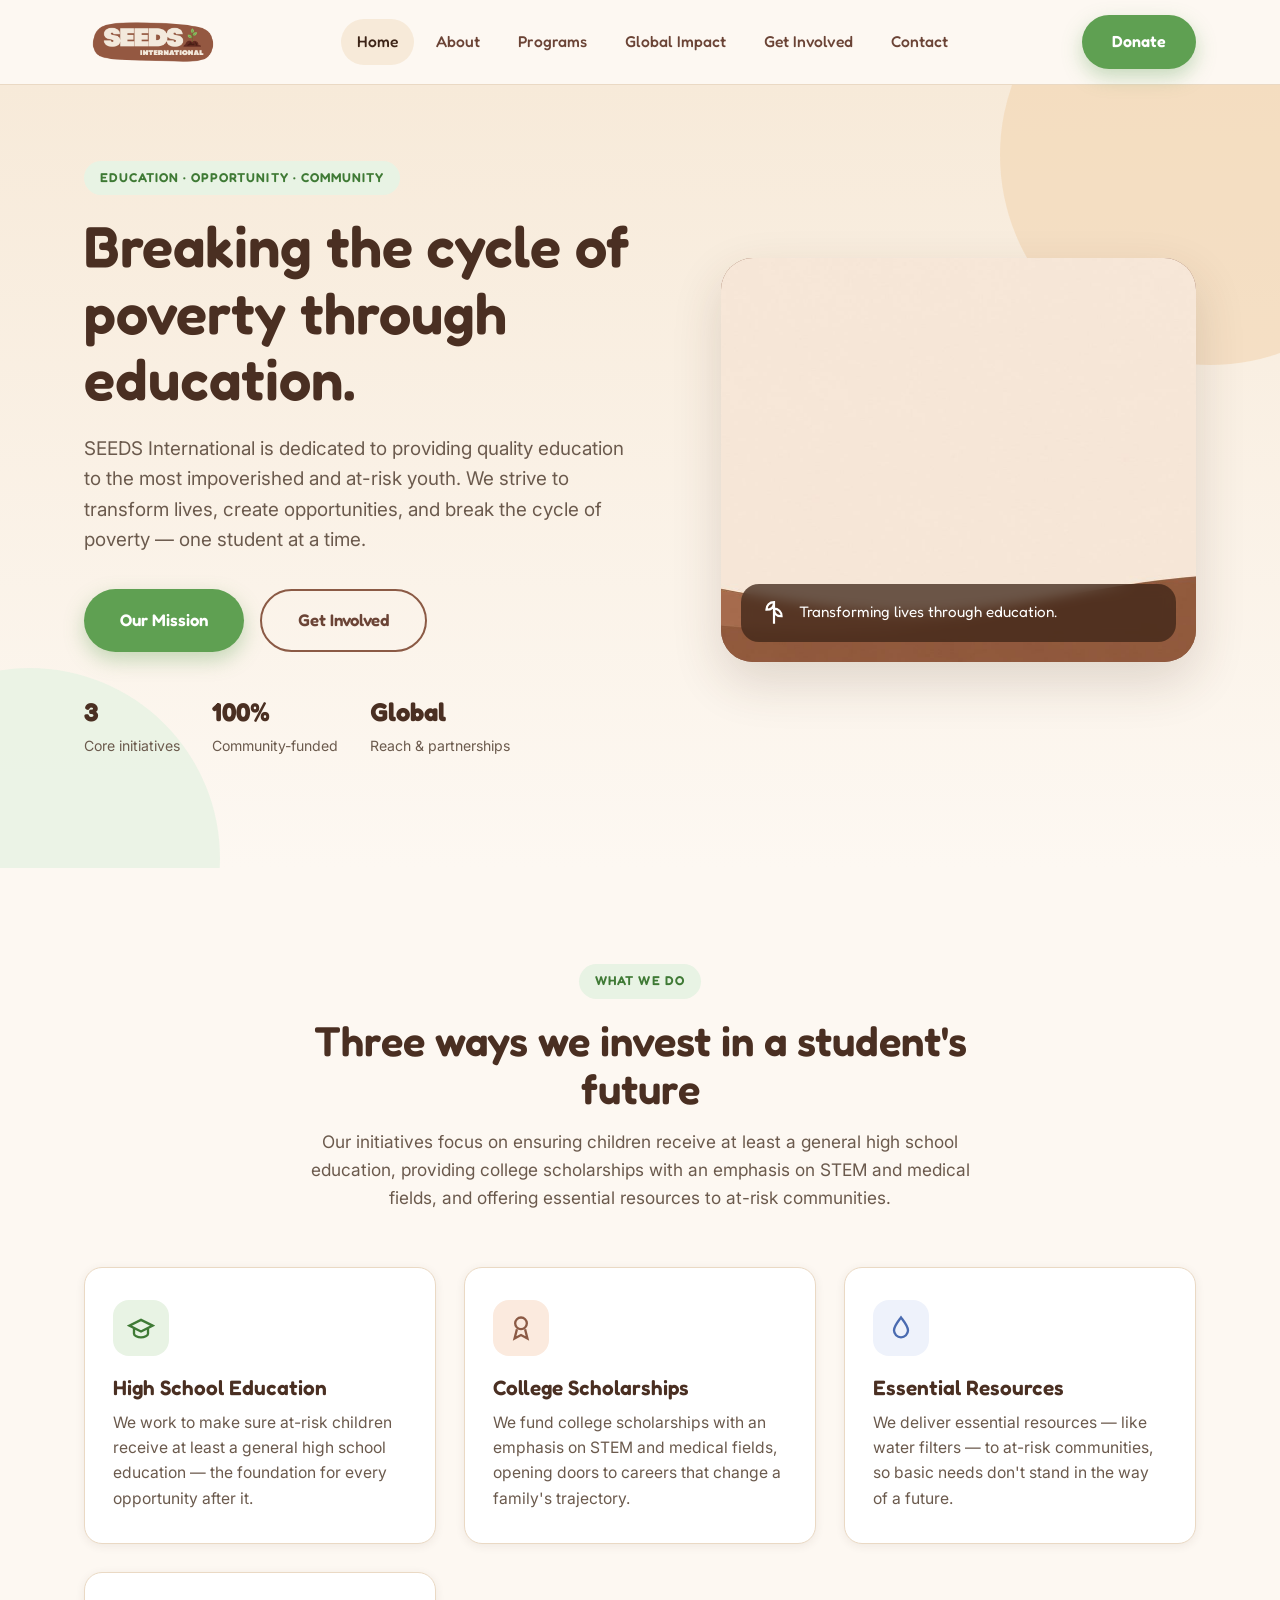
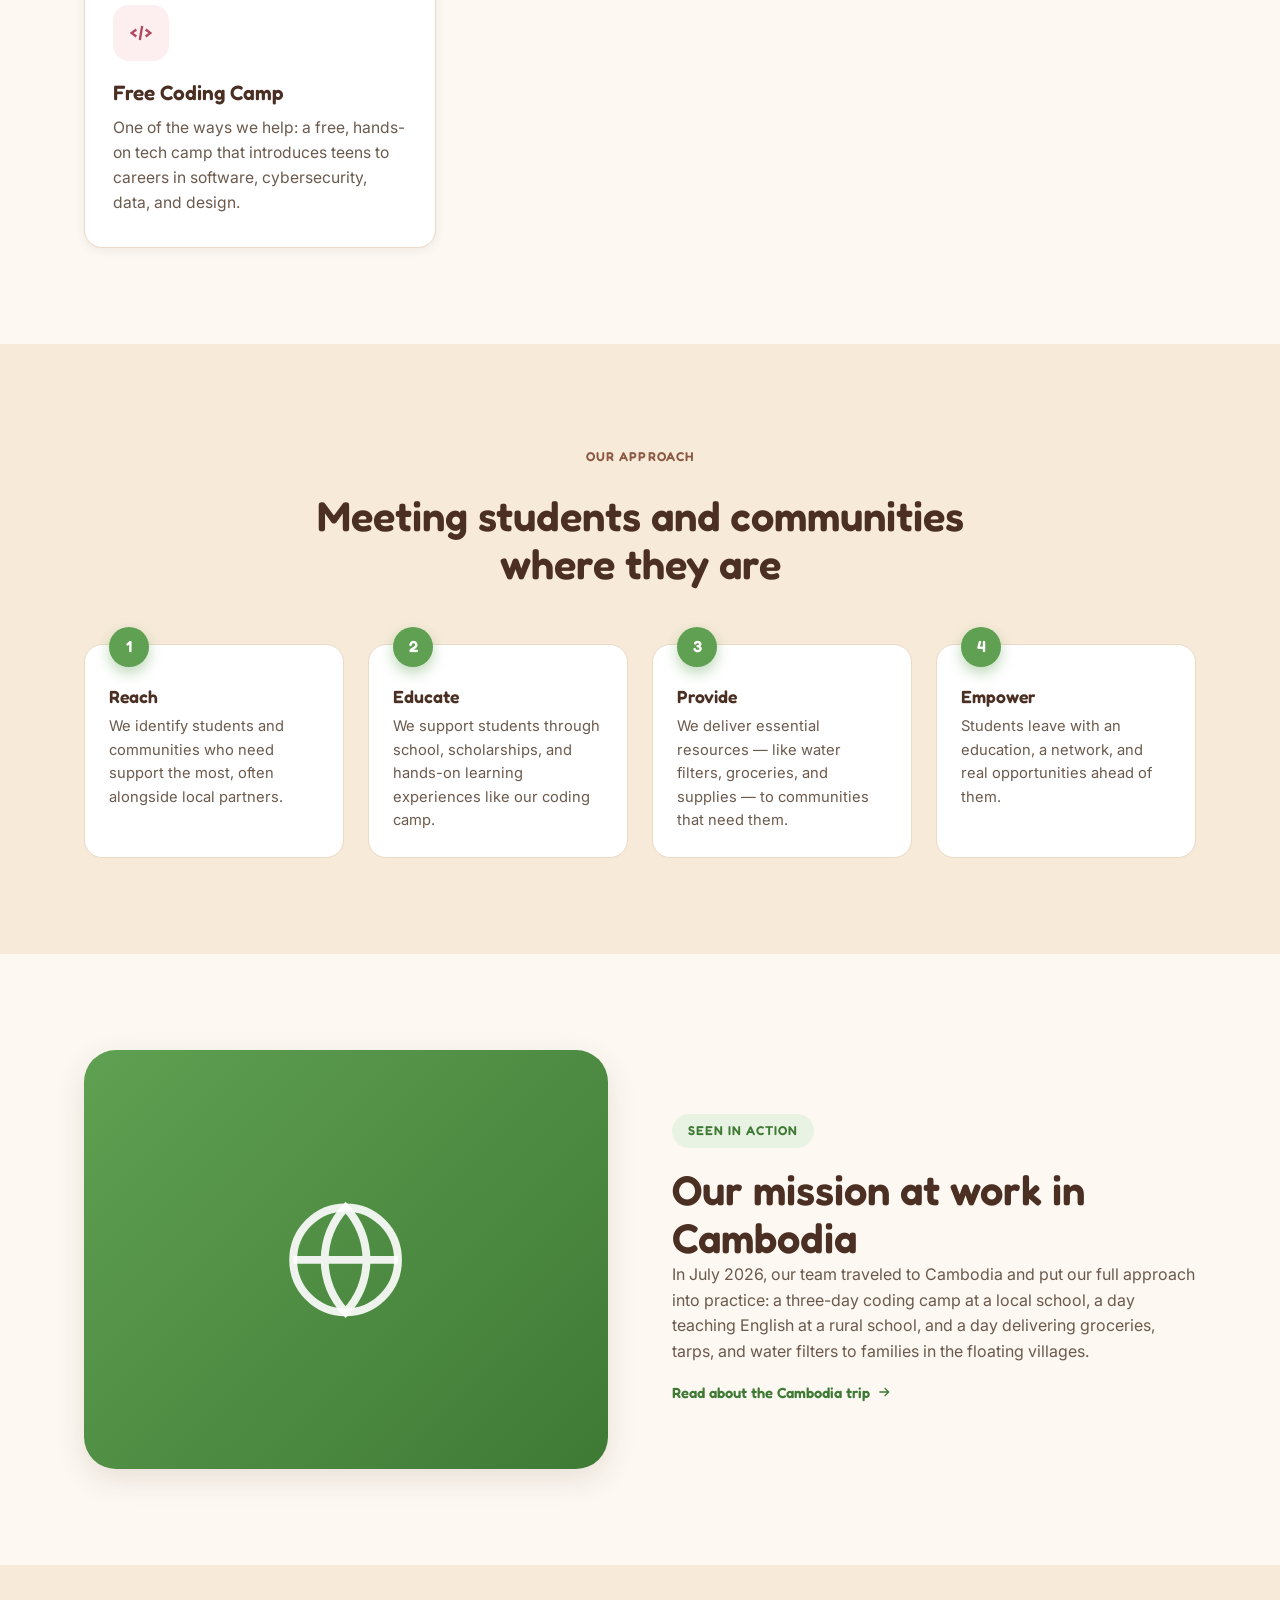
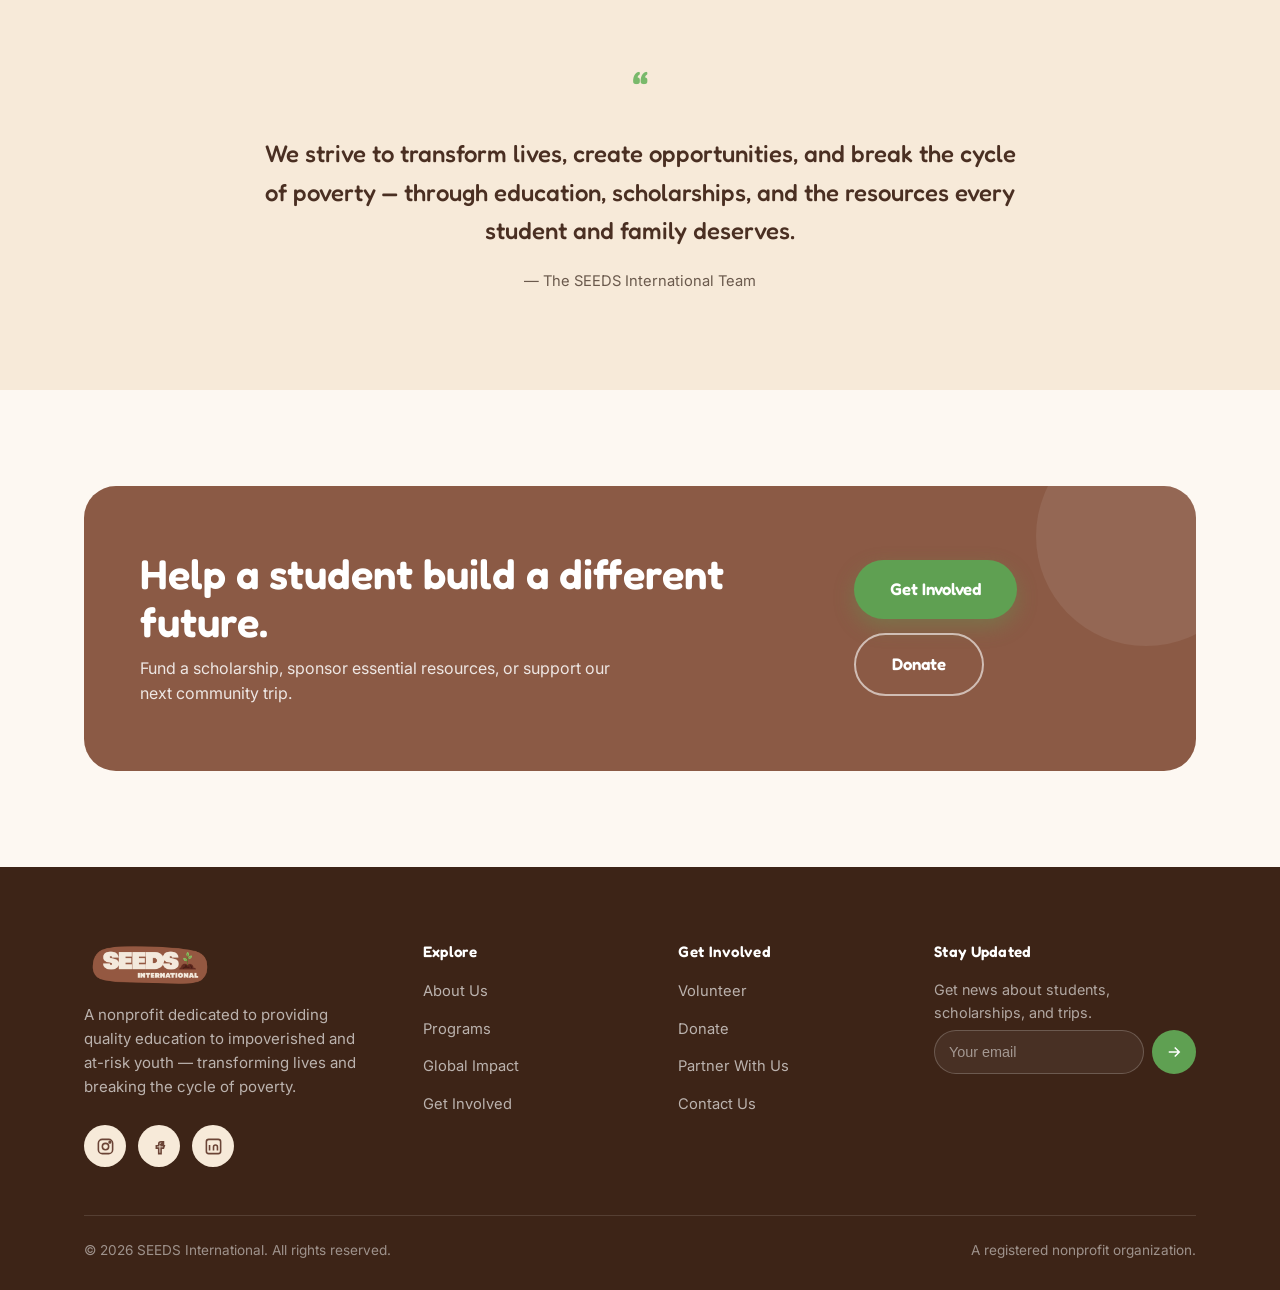
==== commit cba9e31e: "Reposition site around core mission, not the coding camp The coding camp was reading as the org's he" ====
--- a/index.html
+++ b/index.html
@@ -3,8 +3,8 @@
 <head>
 <meta charset="UTF-8">
 <meta name="viewport" content="width=device-width, initial-scale=1.0">
-<title>SEEDS International — Free Tech Camp for Teens</title>
-<meta name="description" content="SEEDS International runs a free, hands-on coding camp that introduces teenagers to software development, cybersecurity, data analytics, web development, and UX design — plus global community partnerships around the world.">
+<title>SEEDS International — Education for At-Risk Youth</title>
+<meta name="description" content="SEEDS International provides quality education to impoverished and at-risk youth — supporting high school completion, STEM and medical college scholarships, essential resources like water filters, and a free coding camp for teens.">
 <link rel="icon" type="image/png" href="assets/seeds_logo.png">
 <link rel="preconnect" href="https://fonts.googleapis.com">
 <link rel="preconnect" href="https://fonts.gstatic.com" crossorigin>
@@ -41,153 +41,100 @@
   <section class="hero">
     <div class="container">
       <div class="hero-copy">
-        <span class="eyebrow">Free · Beginner-Friendly · Teen Tech Camp</span>
-        <h1>Planting the seeds of a future in tech.</h1>
-        <p class="lede">SEEDS International runs a free, hands-on coding camp where teenagers explore software development, cybersecurity, data analytics, web development, and UX design in a fun, welcoming environment — no experience required.</p>
+        <span class="eyebrow">Education · Opportunity · Community</span>
+        <h1>Breaking the cycle of poverty through education.</h1>
+        <p class="lede">SEEDS International is dedicated to providing quality education to the most impoverished and at-risk youth. We strive to transform lives, create opportunities, and break the cycle of poverty — one student at a time.</p>
         <div class="hero-actions">
-          <a href="programs.html" class="btn btn-primary btn-lg">Explore the Camp</a>
+          <a href="about.html" class="btn btn-primary btn-lg">Our Mission</a>
           <a href="get-involved.html" class="btn btn-outline btn-lg">Get Involved</a>
         </div>
         <div class="hero-stats">
-          <div><strong>5</strong><span>Tech tracks explored</span></div>
-          <div><strong>100%</strong><span>Free for students</span></div>
-          <div><strong>Global</strong><span>Community partnerships</span></div>
+          <div><strong>3</strong><span>Core initiatives</span></div>
+          <div><strong>100%</strong><span>Community-funded</span></div>
+          <div><strong>Global</strong><span>Reach &amp; partnerships</span></div>
         </div>
       </div>
       <div class="hero-art">
         <img src="assets/seeds_banner_wide.jpg" alt="Illustration of a seedling growing, representing SEEDS International">
         <div class="badge">
           <svg viewBox="0 0 24 24" fill="none" stroke="currentColor" stroke-width="2" width="26" height="26"><path d="M12 2v20M12 2c-4 0-7 3-7 7 4 0 7-2 7-7ZM12 8c4 0 7 3 7 7-4 0-7-2-7-7Z"/></svg>
-          Building confidence, one project at a time.
-        </div>
-      </div>
-    </div>
-  </section>
-
-  <!-- WHY SEEDS -->
+          Transforming lives through education.
+        </div>
+      </div>
+    </div>
+  </section>
+
+  <!-- WHAT WE DO -->
   <section>
     <div class="container">
       <div class="section-head center">
-        <span class="eyebrow">Why SEEDS</span>
-        <h2>Learning by doing, not just watching</h2>
-        <p>Rather than sitting through lectures, campers build real projects, solve real problems, and work directly with mentors who show them how technology shows up in real careers.</p>
+        <span class="eyebrow">What We Do</span>
+        <h2>Three ways we invest in a student's future</h2>
+        <p>Our initiatives focus on ensuring children receive at least a general high school education, providing college scholarships with an emphasis on STEM and medical fields, and offering essential resources to at-risk communities.</p>
       </div>
       <div class="card-grid reveal">
         <div class="card accent-1">
           <div class="card-icon">
-            <svg viewBox="0 0 24 24" fill="none" stroke="currentColor" stroke-width="2"><path d="M12 21c4-3 8-6.5 8-11a8 8 0 1 0-16 0c0 4.5 4 8 8 11Z"/><circle cx="12" cy="10" r="3"/></svg>
-          </div>
-          <h3>Totally Free</h3>
-          <p>Every camp, workshop, and material is provided at no cost so any curious teen can take part.</p>
+            <svg viewBox="0 0 24 24" fill="none" stroke="currentColor" stroke-width="2"><path d="M22 10 12 5 2 10l10 5 10-5Z"/><path d="M6 12v5c0 1.5 3 3 6 3s6-1.5 6-3v-5"/></svg>
+          </div>
+          <h3>High School Education</h3>
+          <p>We work to make sure at-risk children receive at least a general high school education — the foundation for every opportunity after it.</p>
         </div>
         <div class="card accent-2">
           <div class="card-icon">
-            <svg viewBox="0 0 24 24" fill="none" stroke="currentColor" stroke-width="2"><path d="M12 20c4.4-1.8 8-5 8-10V5l-8-3-8 3v5c0 5 3.6 8.2 8 10Z"/><path d="m9 12 2 2 4-4"/></svg>
-          </div>
-          <h3>Beginner-Friendly</h3>
-          <p>No prior coding experience needed — just curiosity. We meet every student exactly where they are.</p>
+            <svg viewBox="0 0 24 24" fill="none" stroke="currentColor" stroke-width="2"><circle cx="12" cy="8" r="5"/><path d="m8.5 13-2 8 5.5-3 5.5 3-2-8"/></svg>
+          </div>
+          <h3>College Scholarships</h3>
+          <p>We fund college scholarships with an emphasis on STEM and medical fields, opening doors to careers that change a family's trajectory.</p>
         </div>
         <div class="card accent-3">
           <div class="card-icon">
-            <svg viewBox="0 0 24 24" fill="none" stroke="currentColor" stroke-width="2"><path d="M17 20h5v-1a4 4 0 0 0-4-4h-1M9 20H4v-1a4 4 0 0 1 4-4h1m1-3a3 3 0 1 0 0-6 3 3 0 0 0 0 6Zm7-1a2.5 2.5 0 1 0 0-5 2.5 2.5 0 0 0 0 5Z"/></svg>
-          </div>
-          <h3>Real Mentors</h3>
-          <p>Volunteers and professionals from the tech industry work alongside students throughout camp.</p>
+            <svg viewBox="0 0 24 24" fill="none" stroke="currentColor" stroke-width="2"><path d="M12 3C9 7 6 10.5 6 14a6 6 0 0 0 12 0c0-3.5-3-7-6-11Z"/></svg>
+          </div>
+          <h3>Essential Resources</h3>
+          <p>We deliver essential resources — like water filters — to at-risk communities, so basic needs don't stand in the way of a future.</p>
         </div>
         <div class="card accent-4">
           <div class="card-icon">
-            <svg viewBox="0 0 24 24" fill="none" stroke="currentColor" stroke-width="2"><rect x="3" y="4" width="18" height="14" rx="2"/><path d="M8 21h8M12 18v3"/></svg>
-          </div>
-          <h3>Hands-On Projects</h3>
-          <p>Students build real things — apps, websites, dashboards, designs — instead of just reading about them.</p>
-        </div>
-      </div>
-    </div>
-  </section>
-
-  <!-- PROGRAM TRACKS -->
+            <svg viewBox="0 0 24 24" fill="none" stroke="currentColor" stroke-width="2"><path d="m8 9-4 3 4 3M16 9l4 3-4 3M13 6l-2 12"/></svg>
+          </div>
+          <h3>Free Coding Camp</h3>
+          <p>One of the ways we help: a free, hands-on tech camp that introduces teens to careers in software, cybersecurity, data, and design.</p>
+        </div>
+      </div>
+    </div>
+  </section>
+
+  <!-- APPROACH -->
   <section class="section-alt">
     <div class="container">
       <div class="section-head center">
-        <span class="eyebrow alt">What Students Explore</span>
-        <h2>Five paths into the world of tech</h2>
-        <p>Through interactive lessons, activities, and projects, campers get a taste of the many careers technology has to offer.</p>
-      </div>
-      <div class="card-grid reveal">
-        <div class="card accent-1">
-          <div class="card-icon">
-            <svg viewBox="0 0 24 24" fill="none" stroke="currentColor" stroke-width="2"><path d="m8 9-4 3 4 3M16 9l4 3-4 3M13 6l-2 12"/></svg>
-          </div>
-          <h3>Software Development</h3>
-          <p>Write real code and build working programs from the ground up.</p>
-        </div>
-        <div class="card accent-4">
-          <div class="card-icon">
-            <svg viewBox="0 0 24 24" fill="none" stroke="currentColor" stroke-width="2"><path d="M12 3 4 6v6c0 5 3.4 8.4 8 9 4.6-.6 8-4 8-9V6l-8-3Z"/><path d="m9.5 12 2 2 3.5-4"/></svg>
-          </div>
-          <h3>Cybersecurity</h3>
-          <p>Learn how to think like a defender and keep systems and people safe.</p>
-        </div>
-        <div class="card accent-3">
-          <div class="card-icon">
-            <svg viewBox="0 0 24 24" fill="none" stroke="currentColor" stroke-width="2"><path d="M4 19V9m6.5 10V4M17 19v-6"/><path d="M2 19h20"/></svg>
-          </div>
-          <h3>Data Analytics</h3>
-          <p>Explore how raw data turns into stories, decisions, and insight.</p>
-        </div>
-        <div class="card accent-2">
-          <div class="card-icon">
-            <svg viewBox="0 0 24 24" fill="none" stroke="currentColor" stroke-width="2"><circle cx="12" cy="12" r="9"/><path d="M3 12h18M12 3c2.5 2.6 4 6 4 9s-1.5 6.4-4 9c-2.5-2.6-4-6-4-9s1.5-6.4 4-9Z"/></svg>
-          </div>
-          <h3>Web Development</h3>
-          <p>Design and build websites that are fast, responsive, and fun to use.</p>
-        </div>
-        <div class="card accent-5">
-          <div class="card-icon">
-            <svg viewBox="0 0 24 24" fill="none" stroke="currentColor" stroke-width="2"><path d="M12 3a9 9 0 1 0 0 18c1.1 0 1.5-.6 1.5-1.3 0-.5-.3-.9-.3-1.4 0-.8.7-1.3 1.5-1.3h1.8c2 0 3.5-1.6 3.5-3.5C20 7.4 16.4 3 12 3Z"/><circle cx="7.5" cy="11" r="1"/><circle cx="10.5" cy="7.5" r="1"/><circle cx="15" cy="7.5" r="1"/></svg>
-          </div>
-          <h3>UX Design</h3>
-          <p>Learn how great products are shaped around real human needs.</p>
-        </div>
-        <div class="card accent-1" style="display:flex; flex-direction:column; justify-content:center; align-items:flex-start; background: var(--brown-600); border:none;">
-          <h3 style="color:#fff;">See the full curriculum</h3>
-          <p style="color:rgba(255,255,255,0.85);">Get the details on what a week at SEEDS camp looks like.</p>
-          <a href="programs.html" class="btn btn-primary" style="margin-top:14px;">View Programs</a>
-        </div>
-      </div>
-    </div>
-  </section>
-
-  <!-- HOW IT WORKS -->
+        <span class="eyebrow alt">Our Approach</span>
+        <h2>Meeting students and communities where they are</h2>
+      </div>
+      <div class="steps reveal">
+        <div class="step">
+          <h3>Reach</h3>
+          <p>We identify students and communities who need support the most, often alongside local partners.</p>
+        </div>
+        <div class="step">
+          <h3>Educate</h3>
+          <p>We support students through school, scholarships, and hands-on learning experiences like our coding camp.</p>
+        </div>
+        <div class="step">
+          <h3>Provide</h3>
+          <p>We deliver essential resources — like water filters, groceries, and supplies — to communities that need them.</p>
+        </div>
+        <div class="step">
+          <h3>Empower</h3>
+          <p>Students leave with an education, a network, and real opportunities ahead of them.</p>
+        </div>
+      </div>
+    </div>
+  </section>
+
+  <!-- GLOBAL IMPACT PREVIEW -->
   <section>
-    <div class="container">
-      <div class="section-head center">
-        <span class="eyebrow">How Camp Works</span>
-        <h2>A week built around doing, not just listening</h2>
-      </div>
-      <div class="steps reveal">
-        <div class="step">
-          <h3>Explore</h3>
-          <p>Students sample multiple areas of tech through interactive lessons and short activities.</p>
-        </div>
-        <div class="step">
-          <h3>Build</h3>
-          <p>Hands-on projects turn ideas into something students actually made themselves.</p>
-        </div>
-        <div class="step">
-          <h3>Connect</h3>
-          <p>Volunteers and industry professionals join in to answer questions about real careers.</p>
-        </div>
-        <div class="step">
-          <h3>Grow</h3>
-          <p>Students leave with more confidence and a clearer sense of what excites them in tech.</p>
-        </div>
-      </div>
-    </div>
-  </section>
-
-  <!-- GLOBAL IMPACT PREVIEW -->
-  <section class="section-alt">
     <div class="container">
       <div class="feature-row reveal">
         <div class="feature-visual tint-green">
@@ -196,9 +143,9 @@
           </div>
         </div>
         <div class="feature-text">
-          <span class="eyebrow alt">Beyond the Classroom</span>
-          <h2>Our reach goes further than the camp room</h2>
-          <p>We partner with local organizations around the world for hands-on community projects. In July 2026, our team traveled to Cambodia for a five-day trip: a three-day coding camp at a local school, a day delivering groceries and water filters to families in the floating villages, and a day teaching English at a rural school.</p>
+          <span class="eyebrow">Seen In Action</span>
+          <h2>Our mission at work in Cambodia</h2>
+          <p>In July 2026, our team traveled to Cambodia and put our full approach into practice: a three-day coding camp at a local school, a day teaching English at a rural school, and a day delivering groceries, tarps, and water filters to families in the floating villages.</p>
           <a href="global-impact.html" class="card-link">Read about the Cambodia trip
             <svg viewBox="0 0 24 24" fill="none" stroke="currentColor" stroke-width="2" width="16" height="16"><path d="M5 12h14M13 6l6 6-6 6"/></svg>
           </a>
@@ -208,11 +155,11 @@
   </section>
 
   <!-- QUOTE -->
-  <section>
+  <section class="section-alt">
     <div class="container">
       <div class="quote-block reveal">
         <span class="mark">&ldquo;</span>
-        <p>Our goal is to help students build confidence, discover what areas of technology they enjoy, and leave camp feeling excited about the opportunities ahead of them.</p>
+        <p>We strive to transform lives, create opportunities, and break the cycle of poverty — through education, scholarships, and the resources every student and family deserves.</p>
         <span>— The SEEDS International Team</span>
       </div>
     </div>
@@ -223,8 +170,8 @@
     <div class="container">
       <div class="cta-band reveal">
         <div class="cta-copy">
-          <h2>Help more students discover tech.</h2>
-          <p>Whether you mentor, donate, or bring us to your community, you help plant the seed for a student's future.</p>
+          <h2>Help a student build a different future.</h2>
+          <p>Fund a scholarship, sponsor essential resources, or support our next community trip.</p>
         </div>
         <div class="cta-actions">
           <a href="get-involved.html" class="btn btn-primary btn-lg">Get Involved</a>
@@ -241,7 +188,7 @@
     <div class="footer-grid">
       <div class="footer-brand">
         <a href="index.html" class="brand"><img src="assets/seeds_logo.png" alt="SEEDS International logo"></a>
-        <p>A nonprofit growing confidence and opportunity through free, hands-on technology education for teens — and community partnerships around the world.</p>
+        <p>A nonprofit dedicated to providing quality education to impoverished and at-risk youth — transforming lives and breaking the cycle of poverty.</p>
         <div class="social-row">
           <a href="#" aria-label="Instagram"><svg viewBox="0 0 24 24" fill="none" stroke="currentColor" stroke-width="2"><rect x="3" y="3" width="18" height="18" rx="5"/><circle cx="12" cy="12" r="4"/><circle cx="17.5" cy="6.5" r="1"/></svg></a>
           <a href="#" aria-label="Facebook"><svg viewBox="0 0 24 24" fill="none" stroke="currentColor" stroke-width="2"><path d="M14 9h3V6h-3c-2 0-3 1.2-3 3v2H8v3h3v7h3v-7h3l1-3h-4v-1.5c0-.6.4-1.5 1-1.5Z"/></svg></a>
@@ -268,7 +215,7 @@
       </div>
       <div class="footer-col footer-newsletter">
         <h4>Stay Updated</h4>
-        <p style="font-size:0.9rem; color:rgba(255,255,255,0.6);">Get news about upcoming camps and trips.</p>
+        <p style="font-size:0.9rem; color:rgba(255,255,255,0.6);">Get news about students, scholarships, and trips.</p>
         <form data-fake-submit>
           <input type="email" placeholder="Your email" required aria-label="Email address">
           <button type="submit" aria-label="Subscribe">
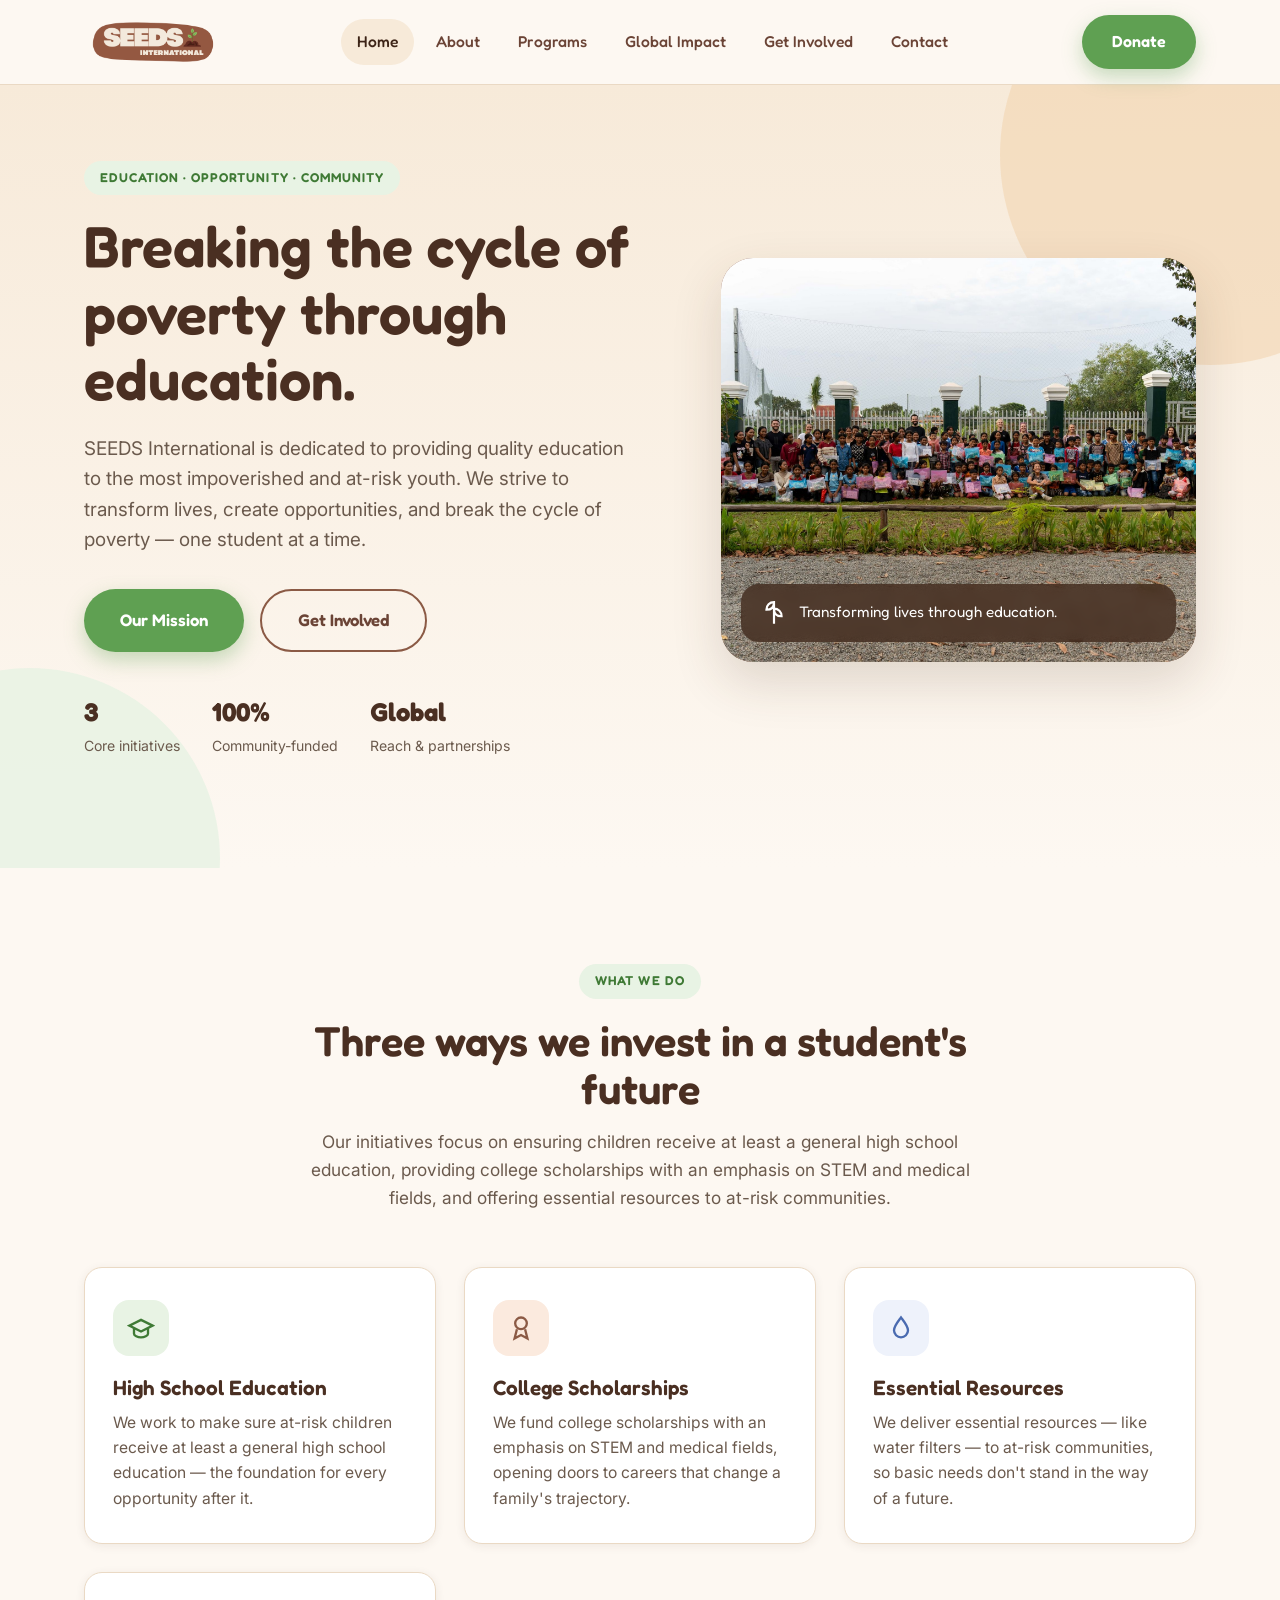
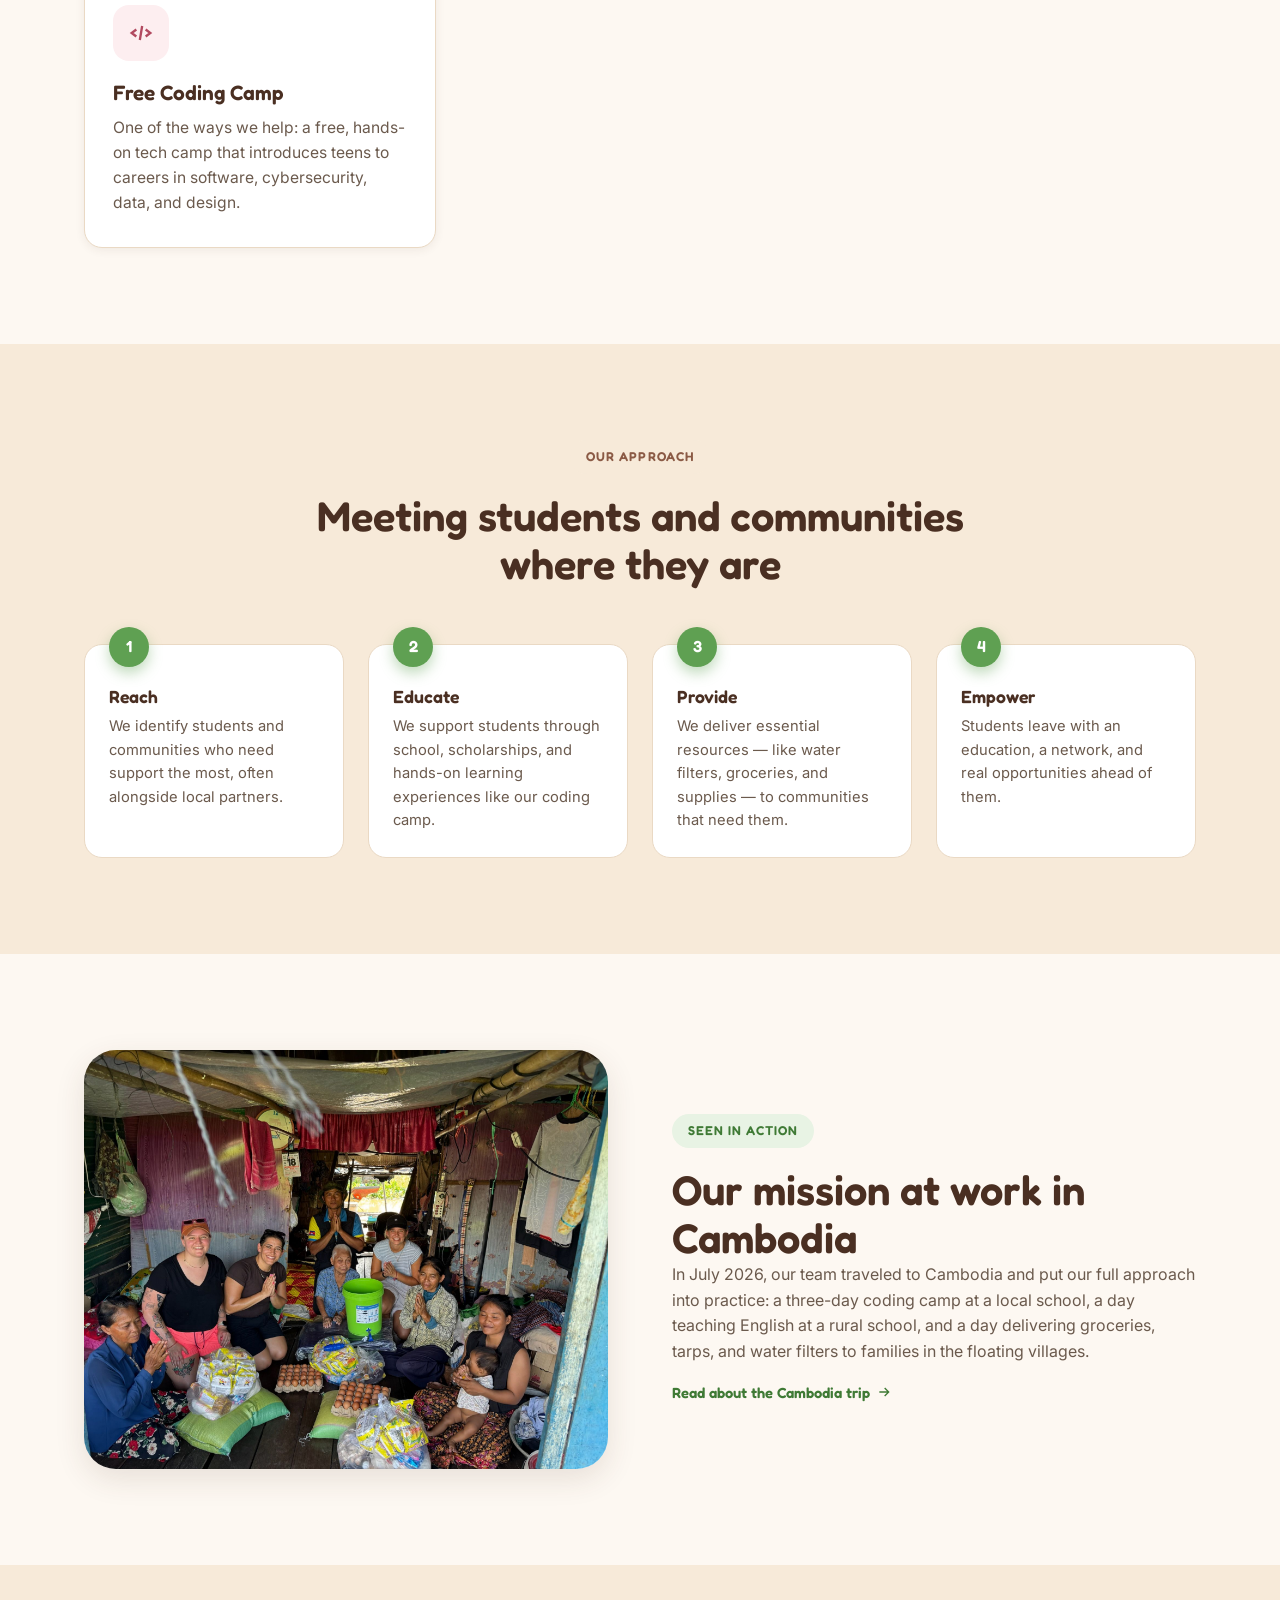
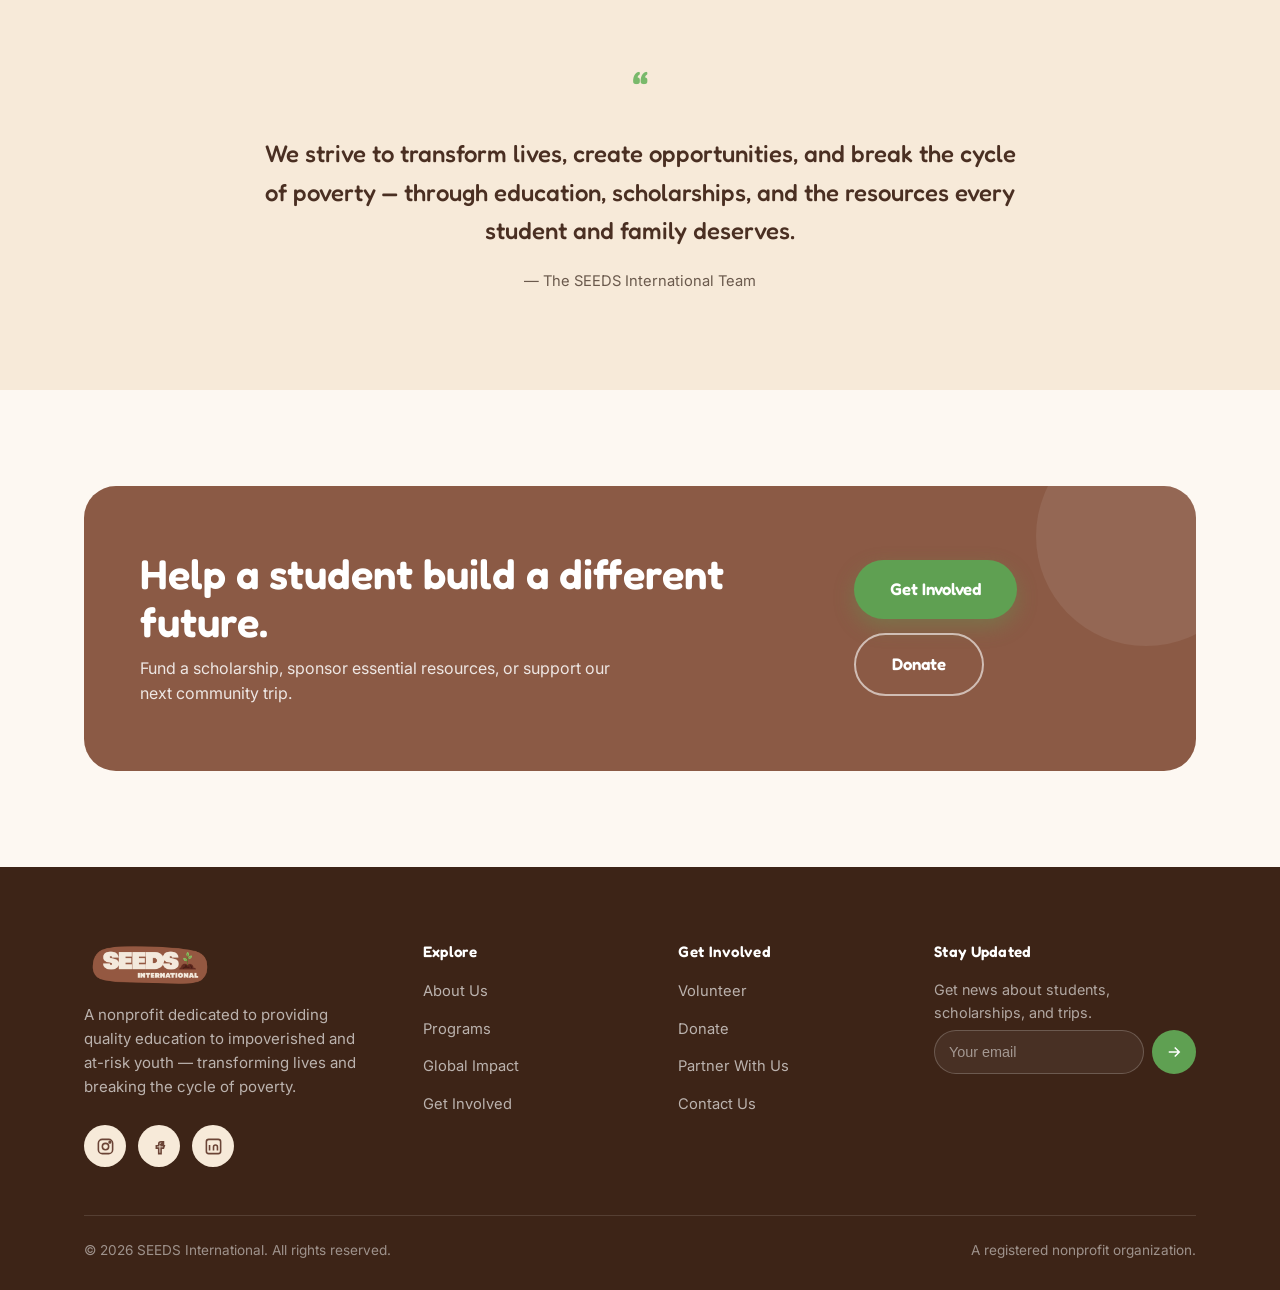
==== commit 6e6b6878: "Add real trip photos throughout the site Replace the abstract icon placeholders with actual photos f" ====
--- a/index.html
+++ b/index.html
@@ -55,7 +55,7 @@
         </div>
       </div>
       <div class="hero-art">
-        <img src="assets/seeds_banner_wide.jpg" alt="Illustration of a seedling growing, representing SEEDS International">
+        <img src="assets/cambodia/all_students_with_new_school_supplies.JPG" alt="Students and volunteers with new school supplies in Cambodia">
         <div class="badge">
           <svg viewBox="0 0 24 24" fill="none" stroke="currentColor" stroke-width="2" width="26" height="26"><path d="M12 2v20M12 2c-4 0-7 3-7 7 4 0 7-2 7-7ZM12 8c4 0 7 3 7 7-4 0-7-2-7-7Z"/></svg>
           Transforming lives through education.
@@ -137,10 +137,8 @@
   <section>
     <div class="container">
       <div class="feature-row reveal">
-        <div class="feature-visual tint-green">
-          <div class="icon-mark">
-            <svg viewBox="0 0 24 24" fill="none" stroke="currentColor" stroke-width="1.5"><circle cx="12" cy="12" r="10"/><path d="M2 12h20M12 2a15 15 0 0 1 4 10 15 15 0 0 1-4 10 15 15 0 0 1-4-10 15 15 0 0 1 4-10Z"/></svg>
-          </div>
+        <div class="feature-visual">
+          <img src="assets/cambodia/passing_food_out_floating_village_2.JPG" alt="Volunteer delivering food to a family in the Cambodian floating villages">
         </div>
         <div class="feature-text">
           <span class="eyebrow">Seen In Action</span>
--- a/css/style.css
+++ b/css/style.css
@@ -402,6 +402,72 @@
 .page-hero h1 { color: var(--white); margin-bottom: 16px; }
 .page-hero p { color: rgba(255,255,255,0.88); font-size: 1.08rem; }
 
+.page-hero.has-photo {
+  padding: 110px 0 100px;
+  background-size: cover;
+  background-position: center;
+}
+
+.page-hero.has-photo::before {
+  background: linear-gradient(180deg, rgba(61,36,23,0.55) 0%, rgba(61,36,23,0.82) 100%);
+}
+
+/* ---------- Timeline photo thumbnails ---------- */
+.timeline-thumb {
+  margin-top: 16px;
+  border-radius: var(--radius-md);
+  overflow: hidden;
+  box-shadow: var(--shadow-sm);
+  max-width: 420px;
+}
+
+.timeline-thumb img {
+  width: 100%;
+  height: 260px;
+  object-fit: cover;
+  display: block;
+}
+
+/* ---------- Team photo ---------- */
+.team-photo {
+  border-radius: var(--radius-lg);
+  overflow: hidden;
+  box-shadow: var(--shadow-md);
+  max-width: 920px;
+  margin: 0 auto;
+}
+
+.team-photo img {
+  width: 100%;
+  display: block;
+}
+
+/* ---------- Photo gallery grid ---------- */
+.gallery-grid {
+  display: grid;
+  grid-template-columns: repeat(3, 1fr);
+  gap: 18px;
+}
+
+.gallery-grid figure {
+  border-radius: var(--radius-md);
+  overflow: hidden;
+  box-shadow: var(--shadow-sm);
+  aspect-ratio: 1 / 1;
+  position: relative;
+}
+
+.gallery-grid img {
+  width: 100%;
+  height: 100%;
+  object-fit: cover;
+  transition: transform 0.4s ease;
+}
+
+.gallery-grid figure:hover img {
+  transform: scale(1.06);
+}
+
 .breadcrumb {
   display: flex;
   gap: 8px;
@@ -1042,6 +1108,7 @@
   .paths-grid { grid-template-columns: 1fr; }
   .footer-grid { grid-template-columns: 1fr 1fr; row-gap: 36px; }
   .feature-row { gap: 40px; }
+  .gallery-grid { grid-template-columns: repeat(2, 1fr); }
 }
 
 @media (max-width: 860px) {
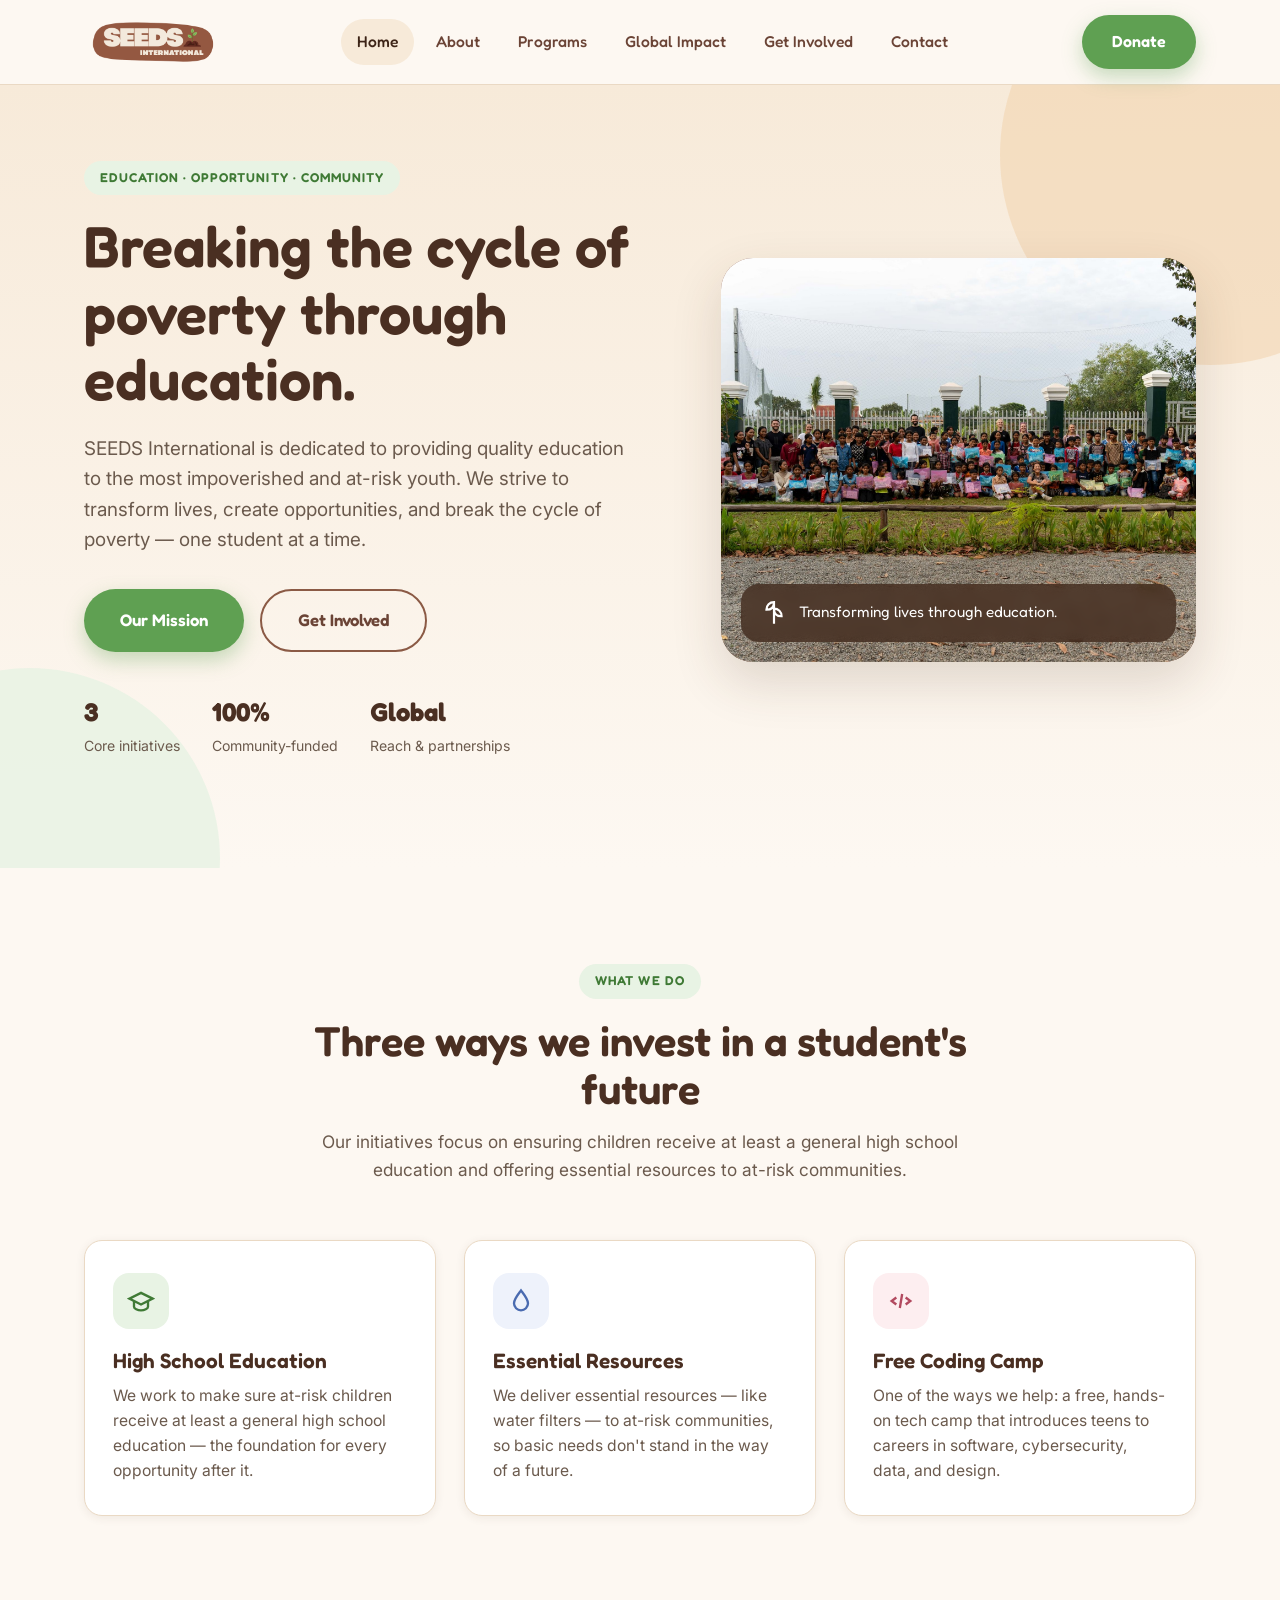
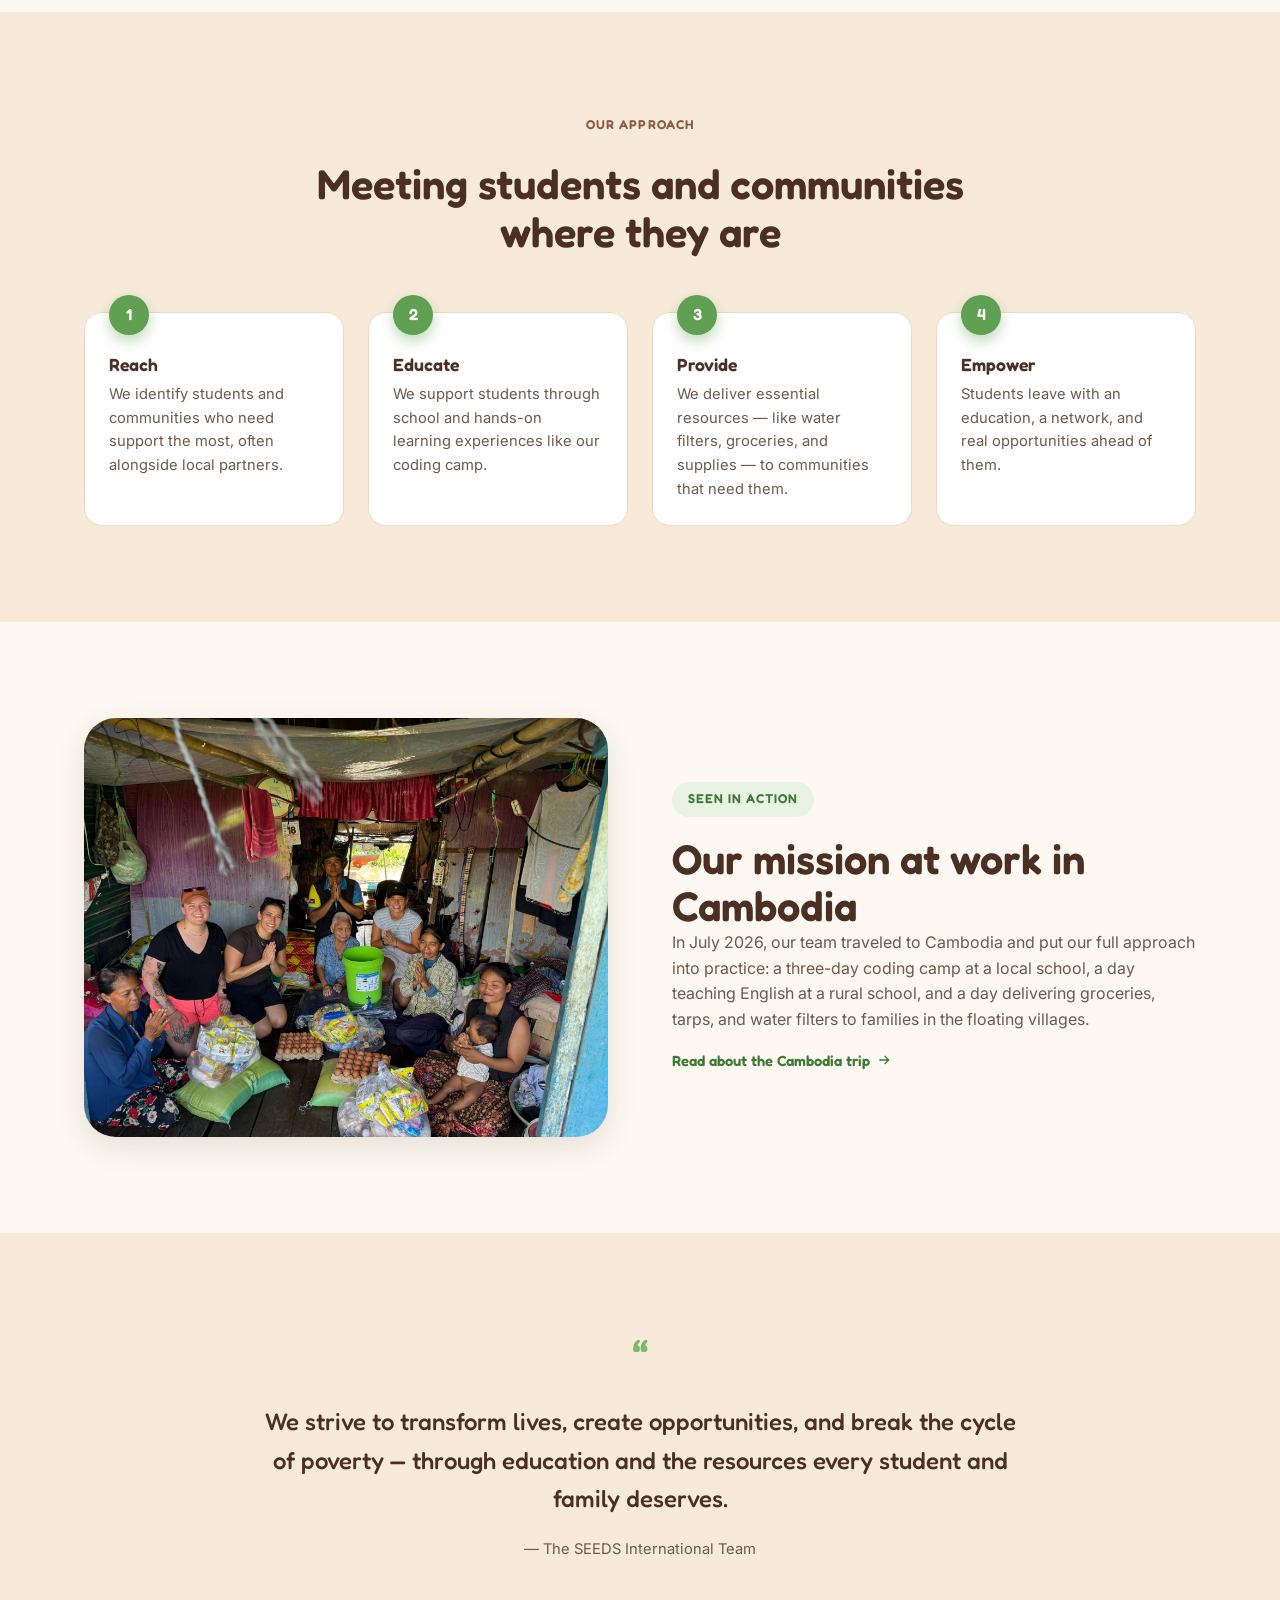
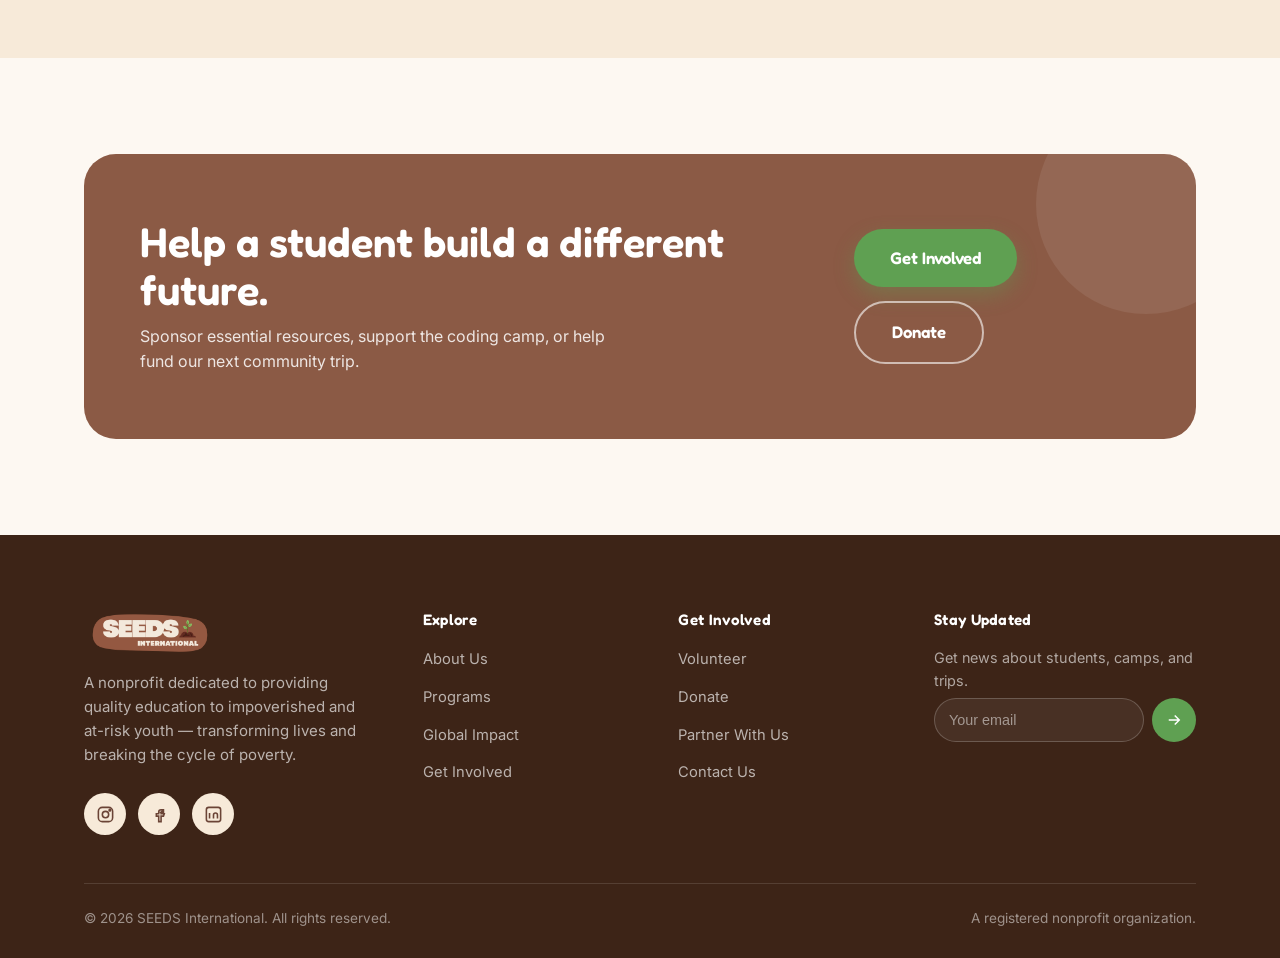
==== commit d918590e: "Remove college scholarships program (not yet running) The site listed "three initiatives" but showed" ====
--- a/index.html
+++ b/index.html
@@ -4,7 +4,7 @@
 <meta charset="UTF-8">
 <meta name="viewport" content="width=device-width, initial-scale=1.0">
 <title>SEEDS International — Education for At-Risk Youth</title>
-<meta name="description" content="SEEDS International provides quality education to impoverished and at-risk youth — supporting high school completion, STEM and medical college scholarships, essential resources like water filters, and a free coding camp for teens.">
+<meta name="description" content="SEEDS International provides quality education to impoverished and at-risk youth — supporting high school completion, essential resources like water filters, and a free coding camp for teens.">
 <link rel="icon" type="image/png" href="assets/seeds_logo.png">
 <link rel="preconnect" href="https://fonts.googleapis.com">
 <link rel="preconnect" href="https://fonts.gstatic.com" crossorigin>
@@ -70,7 +70,7 @@
       <div class="section-head center">
         <span class="eyebrow">What We Do</span>
         <h2>Three ways we invest in a student's future</h2>
-        <p>Our initiatives focus on ensuring children receive at least a general high school education, providing college scholarships with an emphasis on STEM and medical fields, and offering essential resources to at-risk communities.</p>
+        <p>Our initiatives focus on ensuring children receive at least a general high school education and offering essential resources to at-risk communities.</p>
       </div>
       <div class="card-grid reveal">
         <div class="card accent-1">
@@ -80,13 +80,6 @@
           <h3>High School Education</h3>
           <p>We work to make sure at-risk children receive at least a general high school education — the foundation for every opportunity after it.</p>
         </div>
-        <div class="card accent-2">
-          <div class="card-icon">
-            <svg viewBox="0 0 24 24" fill="none" stroke="currentColor" stroke-width="2"><circle cx="12" cy="8" r="5"/><path d="m8.5 13-2 8 5.5-3 5.5 3-2-8"/></svg>
-          </div>
-          <h3>College Scholarships</h3>
-          <p>We fund college scholarships with an emphasis on STEM and medical fields, opening doors to careers that change a family's trajectory.</p>
-        </div>
         <div class="card accent-3">
           <div class="card-icon">
             <svg viewBox="0 0 24 24" fill="none" stroke="currentColor" stroke-width="2"><path d="M12 3C9 7 6 10.5 6 14a6 6 0 0 0 12 0c0-3.5-3-7-6-11Z"/></svg>
@@ -119,7 +112,7 @@
         </div>
         <div class="step">
           <h3>Educate</h3>
-          <p>We support students through school, scholarships, and hands-on learning experiences like our coding camp.</p>
+          <p>We support students through school and hands-on learning experiences like our coding camp.</p>
         </div>
         <div class="step">
           <h3>Provide</h3>
@@ -157,7 +150,7 @@
     <div class="container">
       <div class="quote-block reveal">
         <span class="mark">&ldquo;</span>
-        <p>We strive to transform lives, create opportunities, and break the cycle of poverty — through education, scholarships, and the resources every student and family deserves.</p>
+        <p>We strive to transform lives, create opportunities, and break the cycle of poverty — through education and the resources every student and family deserves.</p>
         <span>— The SEEDS International Team</span>
       </div>
     </div>
@@ -169,7 +162,7 @@
       <div class="cta-band reveal">
         <div class="cta-copy">
           <h2>Help a student build a different future.</h2>
-          <p>Fund a scholarship, sponsor essential resources, or support our next community trip.</p>
+          <p>Sponsor essential resources, support the coding camp, or help fund our next community trip.</p>
         </div>
         <div class="cta-actions">
           <a href="get-involved.html" class="btn btn-primary btn-lg">Get Involved</a>
@@ -213,7 +206,7 @@
       </div>
       <div class="footer-col footer-newsletter">
         <h4>Stay Updated</h4>
-        <p style="font-size:0.9rem; color:rgba(255,255,255,0.6);">Get news about students, scholarships, and trips.</p>
+        <p style="font-size:0.9rem; color:rgba(255,255,255,0.6);">Get news about students, camps, and trips.</p>
         <form data-fake-submit>
           <input type="email" placeholder="Your email" required aria-label="Email address">
           <button type="submit" aria-label="Subscribe">
--- a/css/style.css
+++ b/css/style.css
@@ -485,6 +485,12 @@
   display: grid;
   grid-template-columns: repeat(3, 1fr);
   gap: 28px;
+}
+
+.card-grid.cols-2 {
+  grid-template-columns: repeat(2, 1fr);
+  max-width: 760px;
+  margin: 0 auto;
 }
 
 .card {
@@ -1143,7 +1149,8 @@
   .nav-toggle { display: flex; }
   .header-actions .btn-primary { padding: 10px 20px; font-size: 0.9rem; }
   section { padding: 64px 0; }
-  .card-grid { grid-template-columns: 1fr; }
+  .card-grid,
+  .card-grid.cols-2 { grid-template-columns: 1fr; }
   .steps { grid-template-columns: 1fr; }
   .values-grid { grid-template-columns: 1fr; }
   .footer-grid { grid-template-columns: 1fr; gap: 32px; }
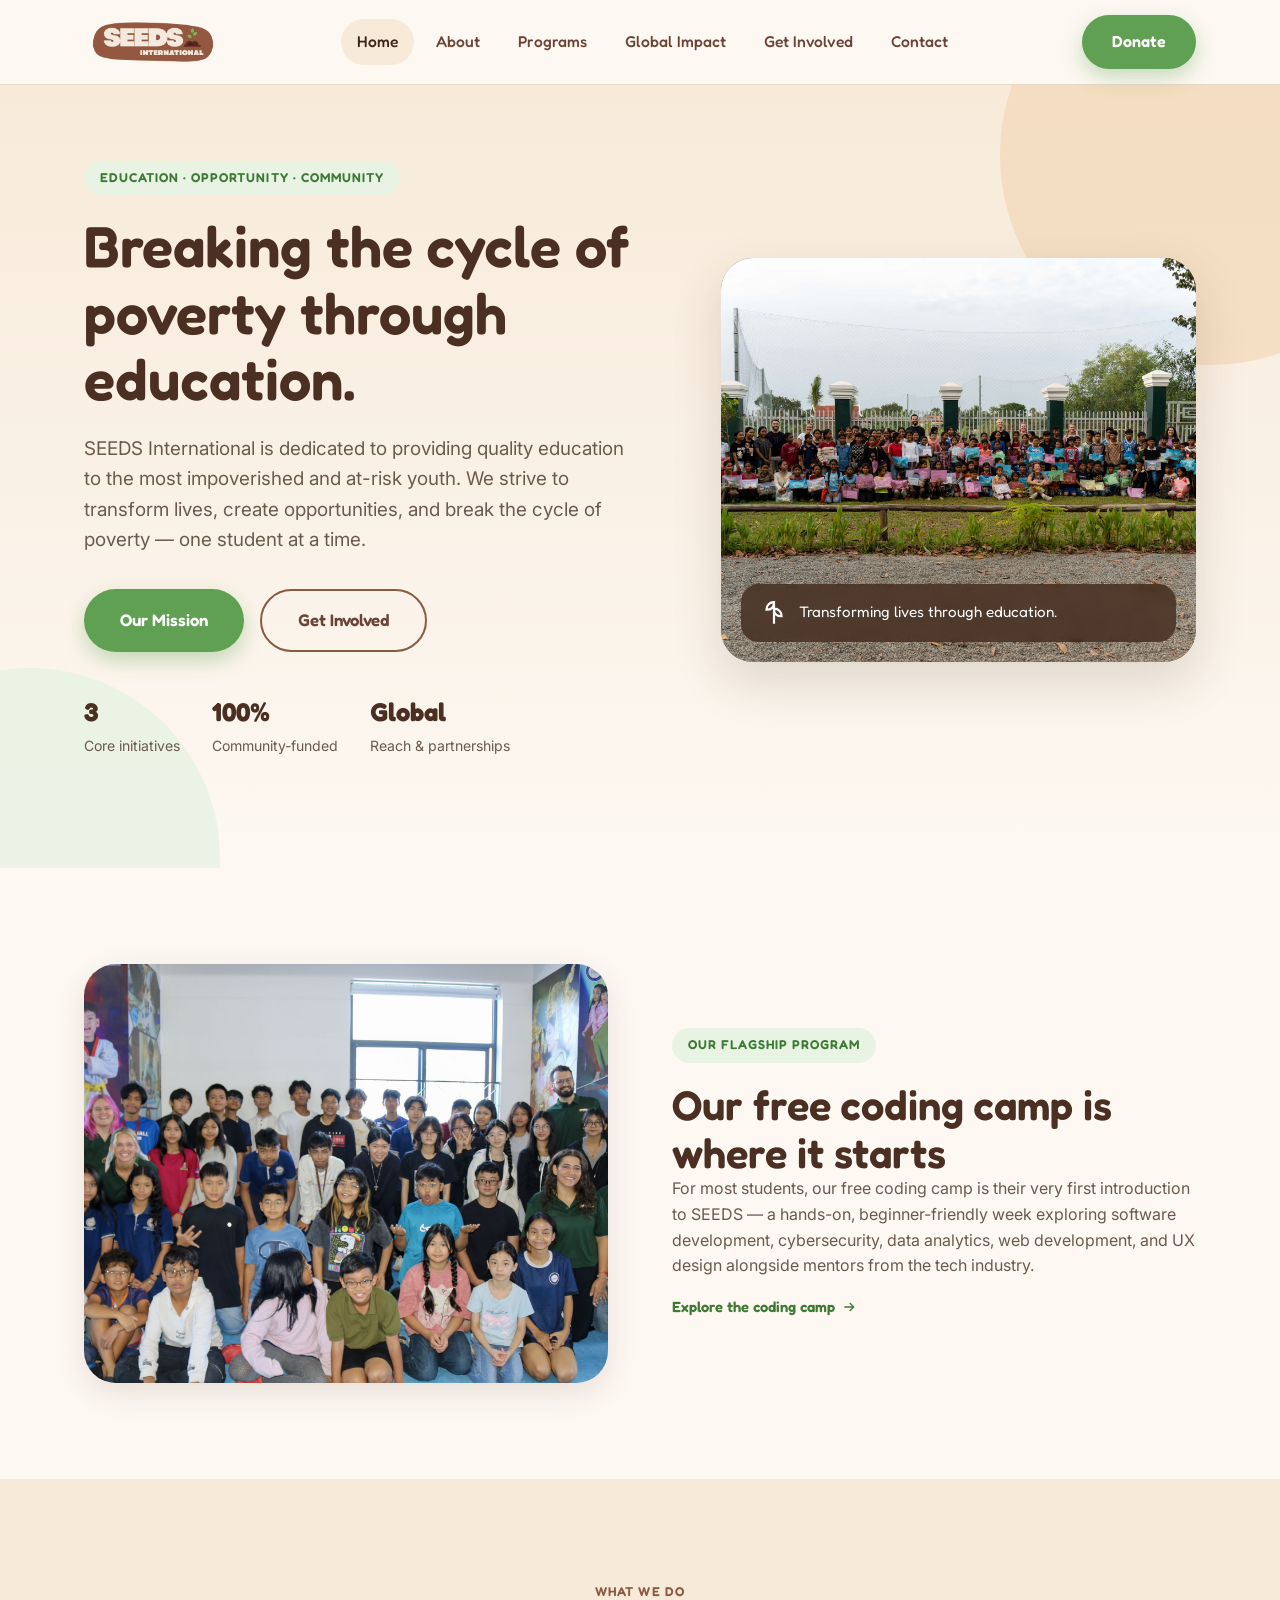
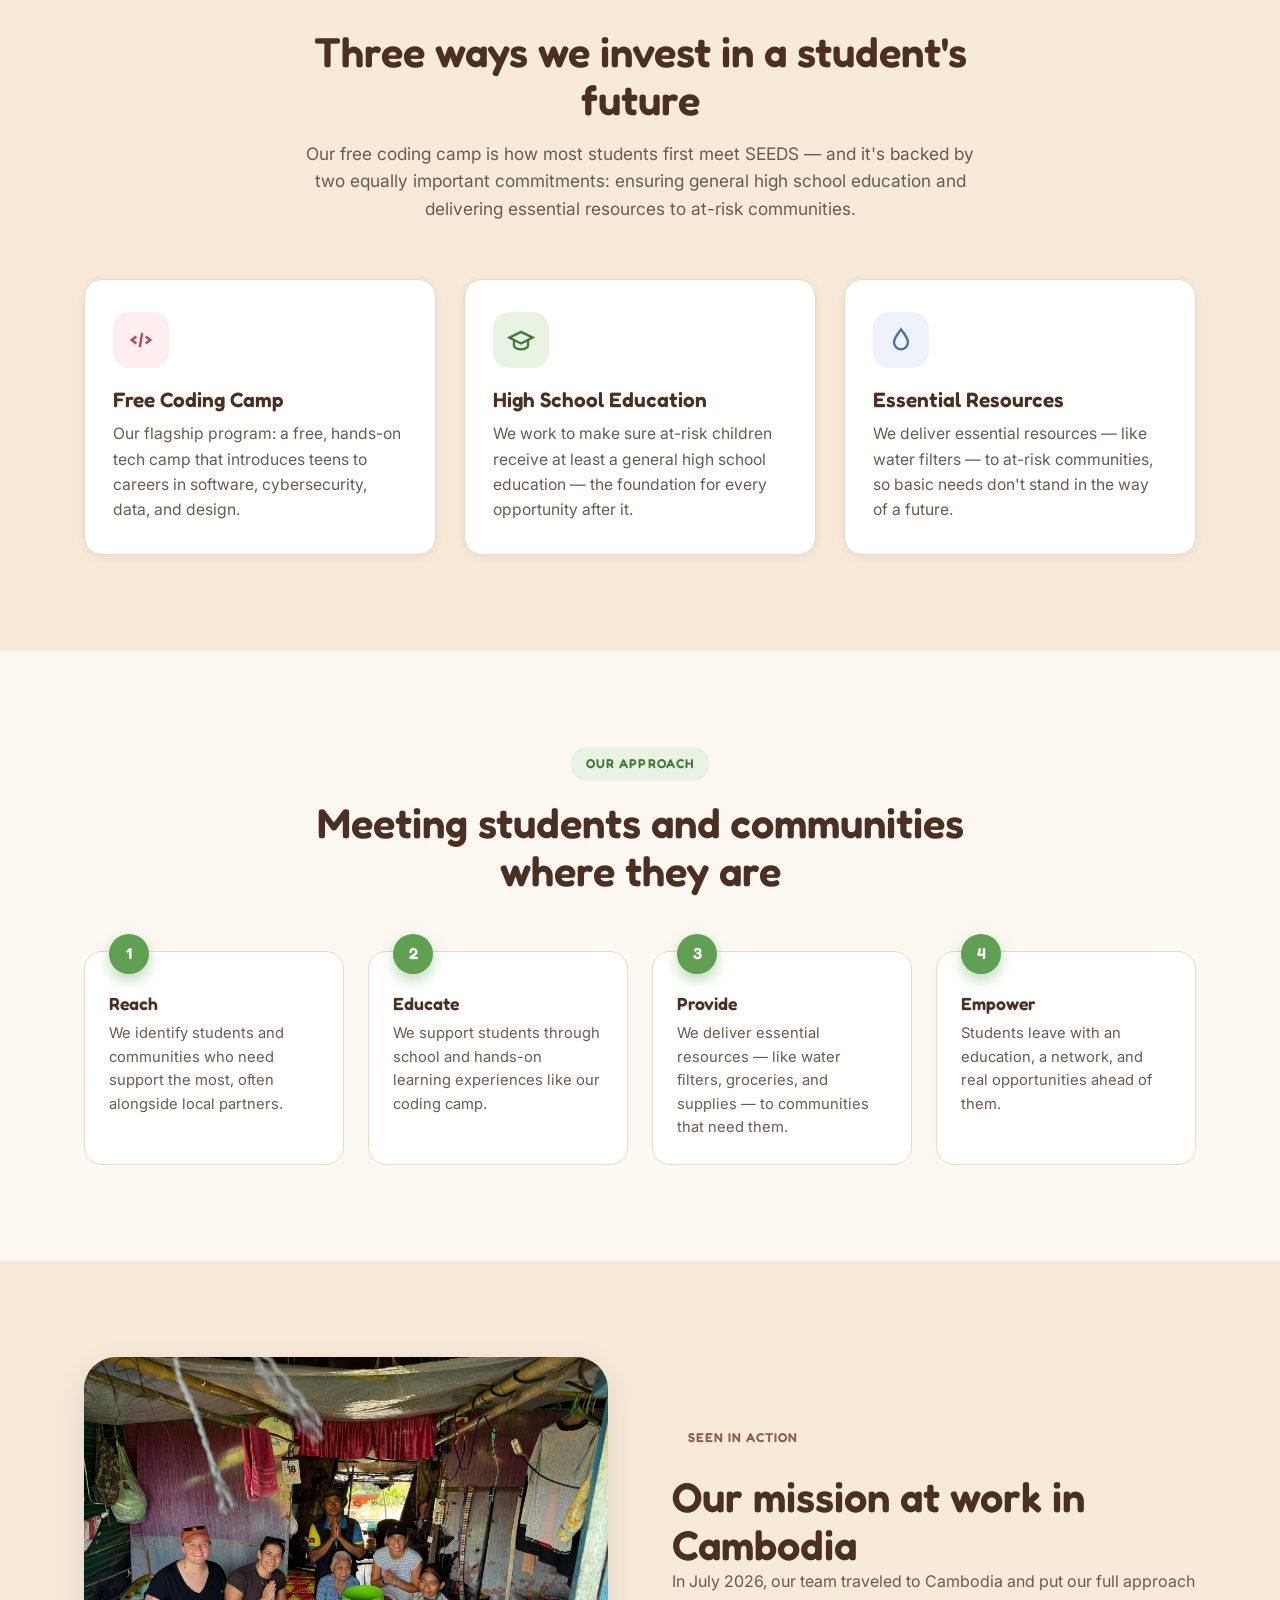
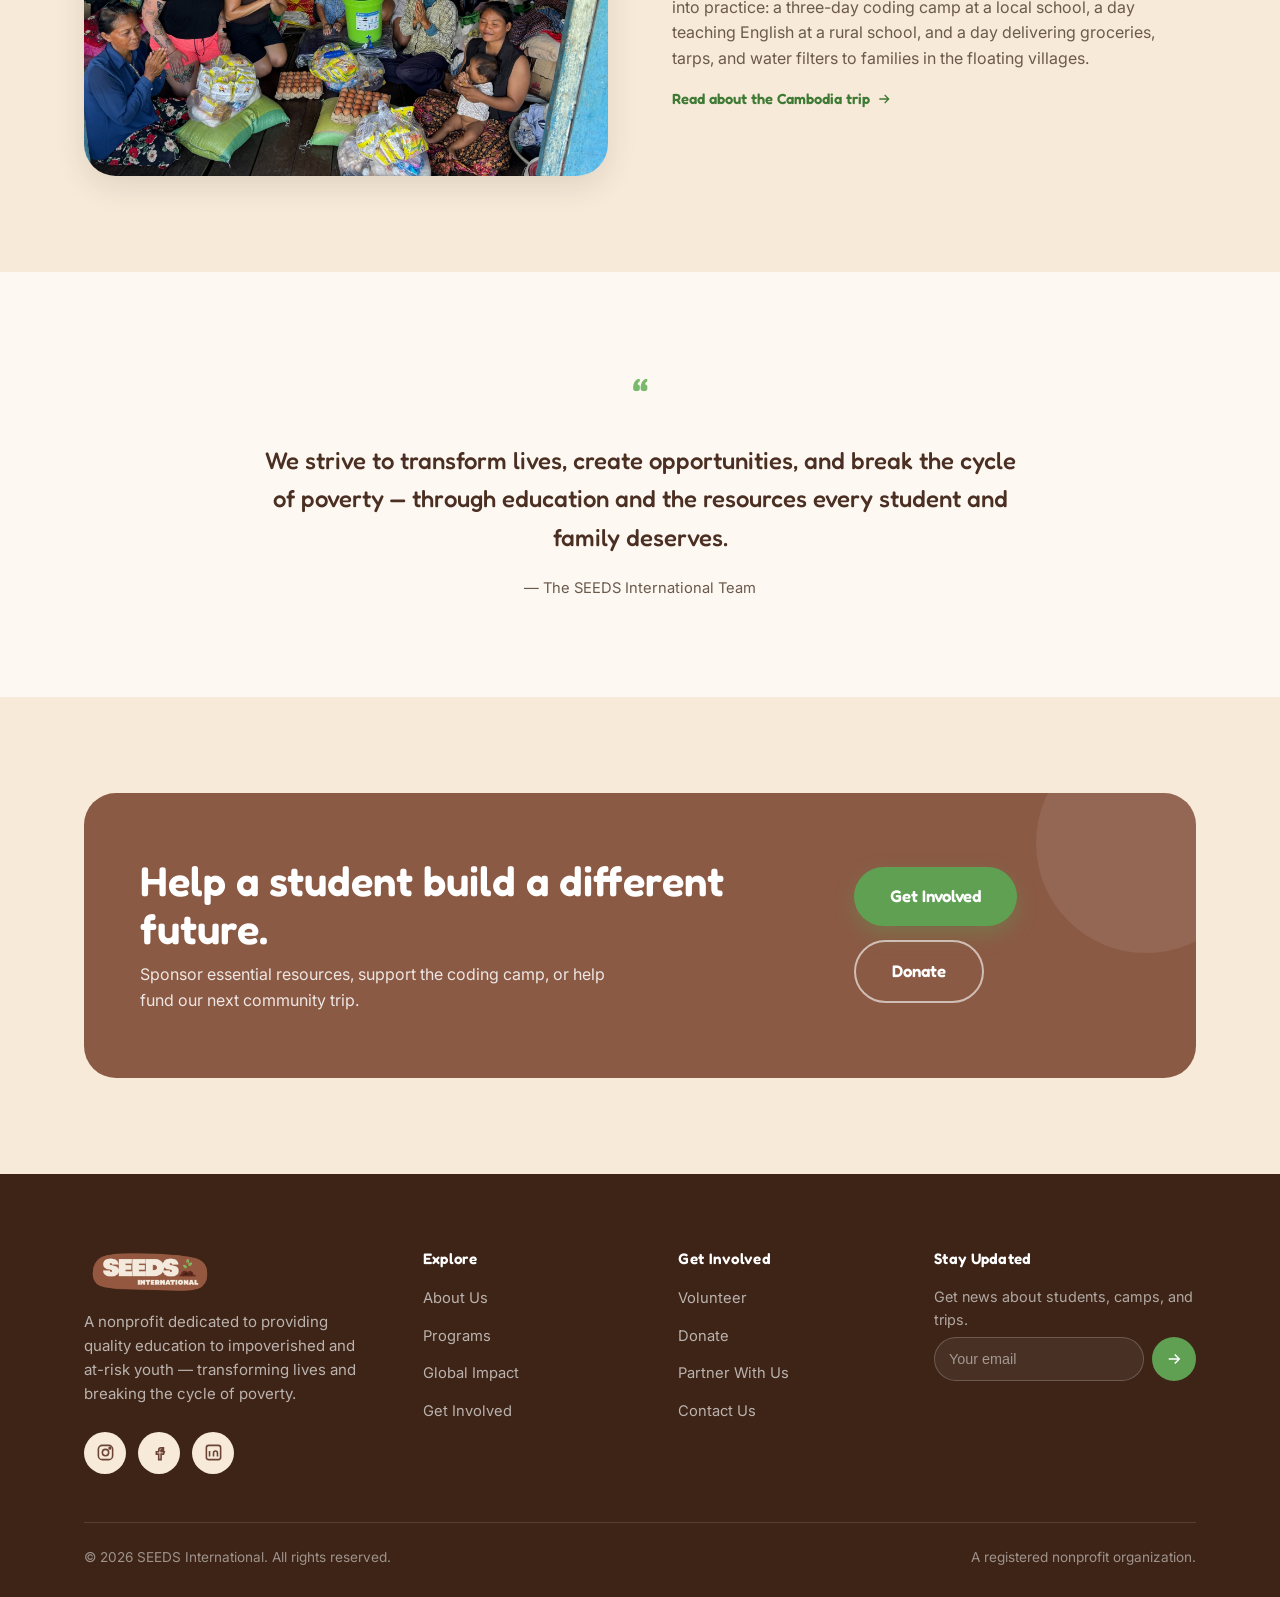
==== commit e8edd3f9: "Give the coding camp top billing on the homepage The coding camp is the org's main initiative, with " ====
--- a/index.html
+++ b/index.html
@@ -64,15 +64,41 @@
     </div>
   </section>
 
+  <!-- CODING CAMP SPOTLIGHT -->
+  <section>
+    <div class="container">
+      <div class="feature-row reveal">
+        <div class="feature-visual">
+          <img src="assets/cambodia/all_coding_camp_students_and_volunteers.JPG" alt="All coding camp students and volunteers together">
+        </div>
+        <div class="feature-text">
+          <span class="eyebrow">Our Flagship Program</span>
+          <h2>Our free coding camp is where it starts</h2>
+          <p>For most students, our free coding camp is their very first introduction to SEEDS — a hands-on, beginner-friendly week exploring software development, cybersecurity, data analytics, web development, and UX design alongside mentors from the tech industry.</p>
+          <a href="programs.html#coding-camp" class="card-link">Explore the coding camp
+            <svg viewBox="0 0 24 24" fill="none" stroke="currentColor" stroke-width="2" width="16" height="16"><path d="M5 12h14M13 6l6 6-6 6"/></svg>
+          </a>
+        </div>
+      </div>
+    </div>
+  </section>
+
   <!-- WHAT WE DO -->
-  <section>
+  <section class="section-alt">
     <div class="container">
       <div class="section-head center">
-        <span class="eyebrow">What We Do</span>
+        <span class="eyebrow alt">What We Do</span>
         <h2>Three ways we invest in a student's future</h2>
-        <p>Our initiatives focus on ensuring children receive at least a general high school education and offering essential resources to at-risk communities.</p>
+        <p>Our free coding camp is how most students first meet SEEDS — and it's backed by two equally important commitments: ensuring general high school education and delivering essential resources to at-risk communities.</p>
       </div>
       <div class="card-grid reveal">
+        <div class="card accent-4">
+          <div class="card-icon">
+            <svg viewBox="0 0 24 24" fill="none" stroke="currentColor" stroke-width="2"><path d="m8 9-4 3 4 3M16 9l4 3-4 3M13 6l-2 12"/></svg>
+          </div>
+          <h3>Free Coding Camp</h3>
+          <p>Our flagship program: a free, hands-on tech camp that introduces teens to careers in software, cybersecurity, data, and design.</p>
+        </div>
         <div class="card accent-1">
           <div class="card-icon">
             <svg viewBox="0 0 24 24" fill="none" stroke="currentColor" stroke-width="2"><path d="M22 10 12 5 2 10l10 5 10-5Z"/><path d="M6 12v5c0 1.5 3 3 6 3s6-1.5 6-3v-5"/></svg>
@@ -87,22 +113,15 @@
           <h3>Essential Resources</h3>
           <p>We deliver essential resources — like water filters — to at-risk communities, so basic needs don't stand in the way of a future.</p>
         </div>
-        <div class="card accent-4">
-          <div class="card-icon">
-            <svg viewBox="0 0 24 24" fill="none" stroke="currentColor" stroke-width="2"><path d="m8 9-4 3 4 3M16 9l4 3-4 3M13 6l-2 12"/></svg>
-          </div>
-          <h3>Free Coding Camp</h3>
-          <p>One of the ways we help: a free, hands-on tech camp that introduces teens to careers in software, cybersecurity, data, and design.</p>
-        </div>
       </div>
     </div>
   </section>
 
   <!-- APPROACH -->
-  <section class="section-alt">
+  <section>
     <div class="container">
       <div class="section-head center">
-        <span class="eyebrow alt">Our Approach</span>
+        <span class="eyebrow">Our Approach</span>
         <h2>Meeting students and communities where they are</h2>
       </div>
       <div class="steps reveal">
@@ -127,14 +146,14 @@
   </section>
 
   <!-- GLOBAL IMPACT PREVIEW -->
-  <section>
+  <section class="section-alt">
     <div class="container">
       <div class="feature-row reveal">
         <div class="feature-visual">
           <img src="assets/cambodia/passing_food_out_floating_village_2.JPG" alt="Volunteer delivering food to a family in the Cambodian floating villages">
         </div>
         <div class="feature-text">
-          <span class="eyebrow">Seen In Action</span>
+          <span class="eyebrow alt">Seen In Action</span>
           <h2>Our mission at work in Cambodia</h2>
           <p>In July 2026, our team traveled to Cambodia and put our full approach into practice: a three-day coding camp at a local school, a day teaching English at a rural school, and a day delivering groceries, tarps, and water filters to families in the floating villages.</p>
           <a href="global-impact.html" class="card-link">Read about the Cambodia trip
@@ -146,7 +165,7 @@
   </section>
 
   <!-- QUOTE -->
-  <section class="section-alt">
+  <section>
     <div class="container">
       <div class="quote-block reveal">
         <span class="mark">&ldquo;</span>
@@ -157,7 +176,7 @@
   </section>
 
   <!-- CTA -->
-  <section>
+  <section class="section-alt">
     <div class="container">
       <div class="cta-band reveal">
         <div class="cta-copy">
--- a/css/style.css
+++ b/css/style.css
@@ -45,6 +45,7 @@
 
 html {
   scroll-behavior: smooth;
+  scroll-padding-top: 100px;
 }
 
 body {
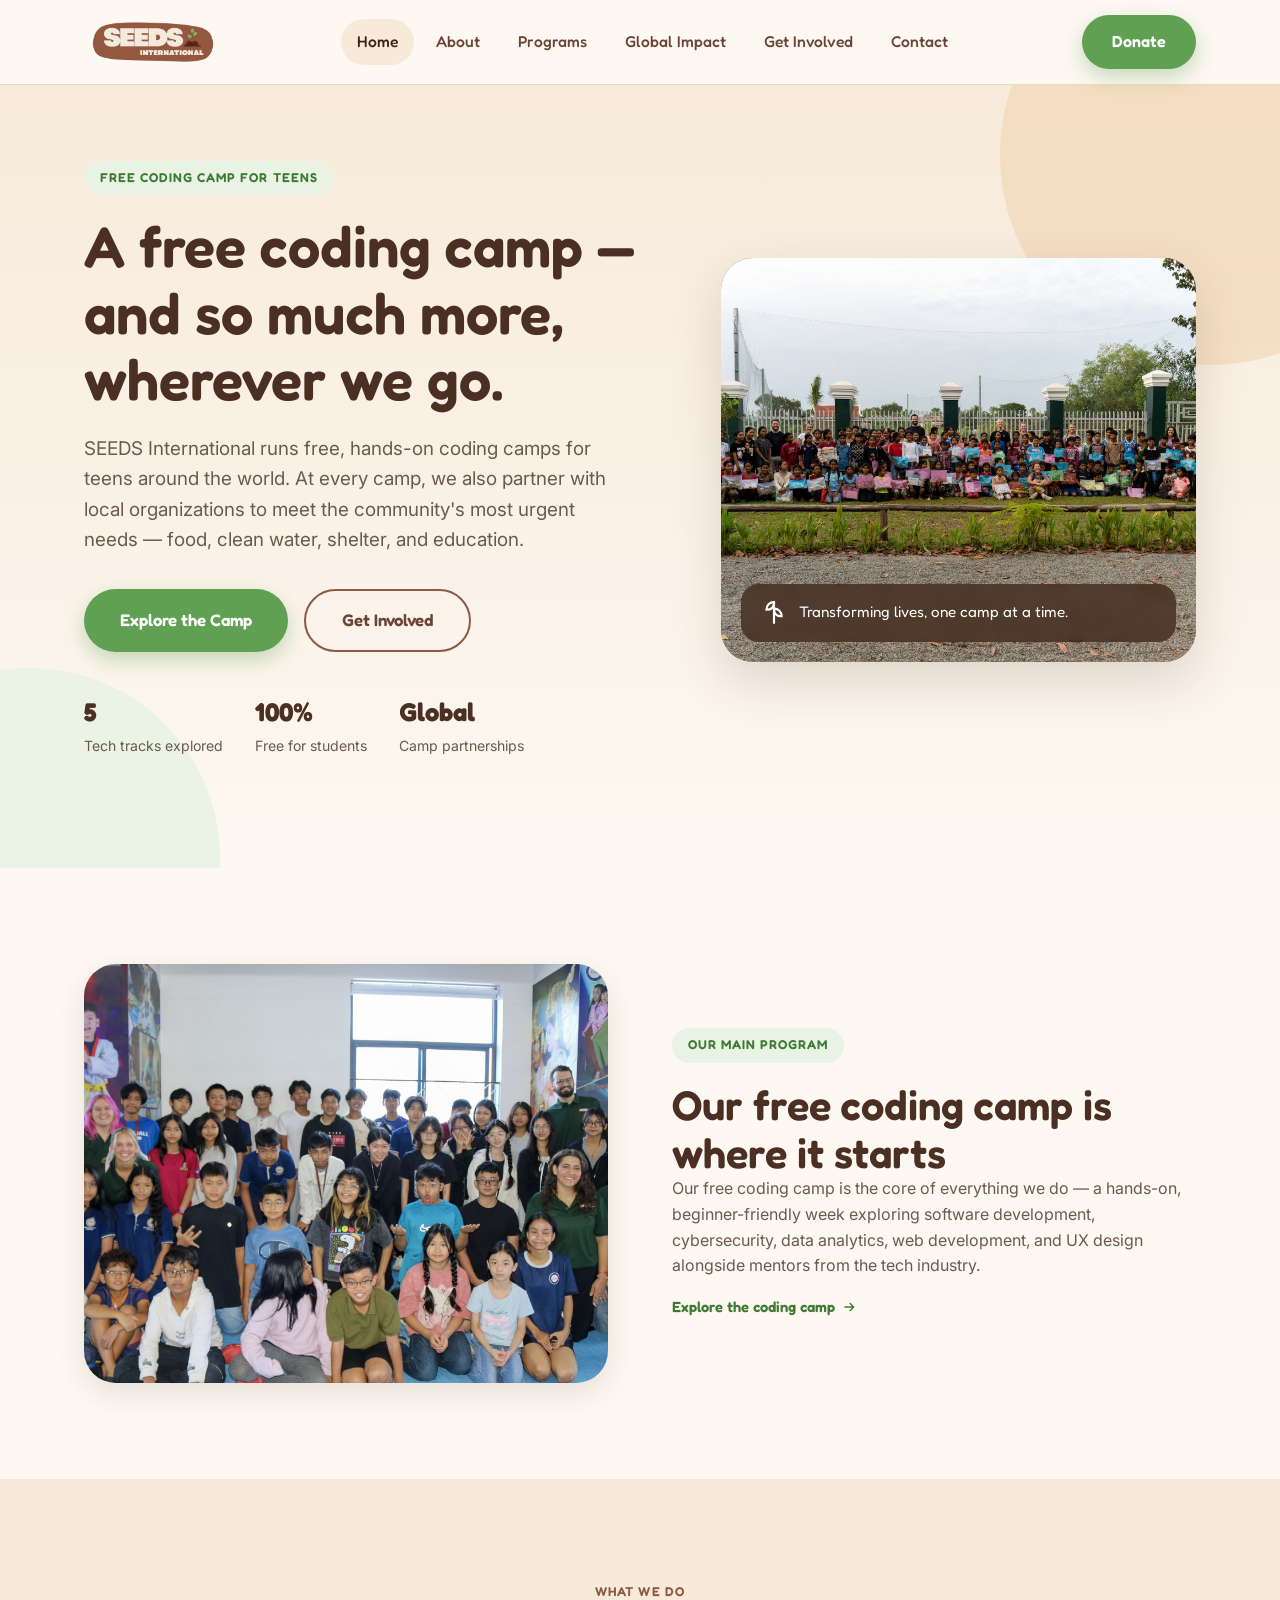
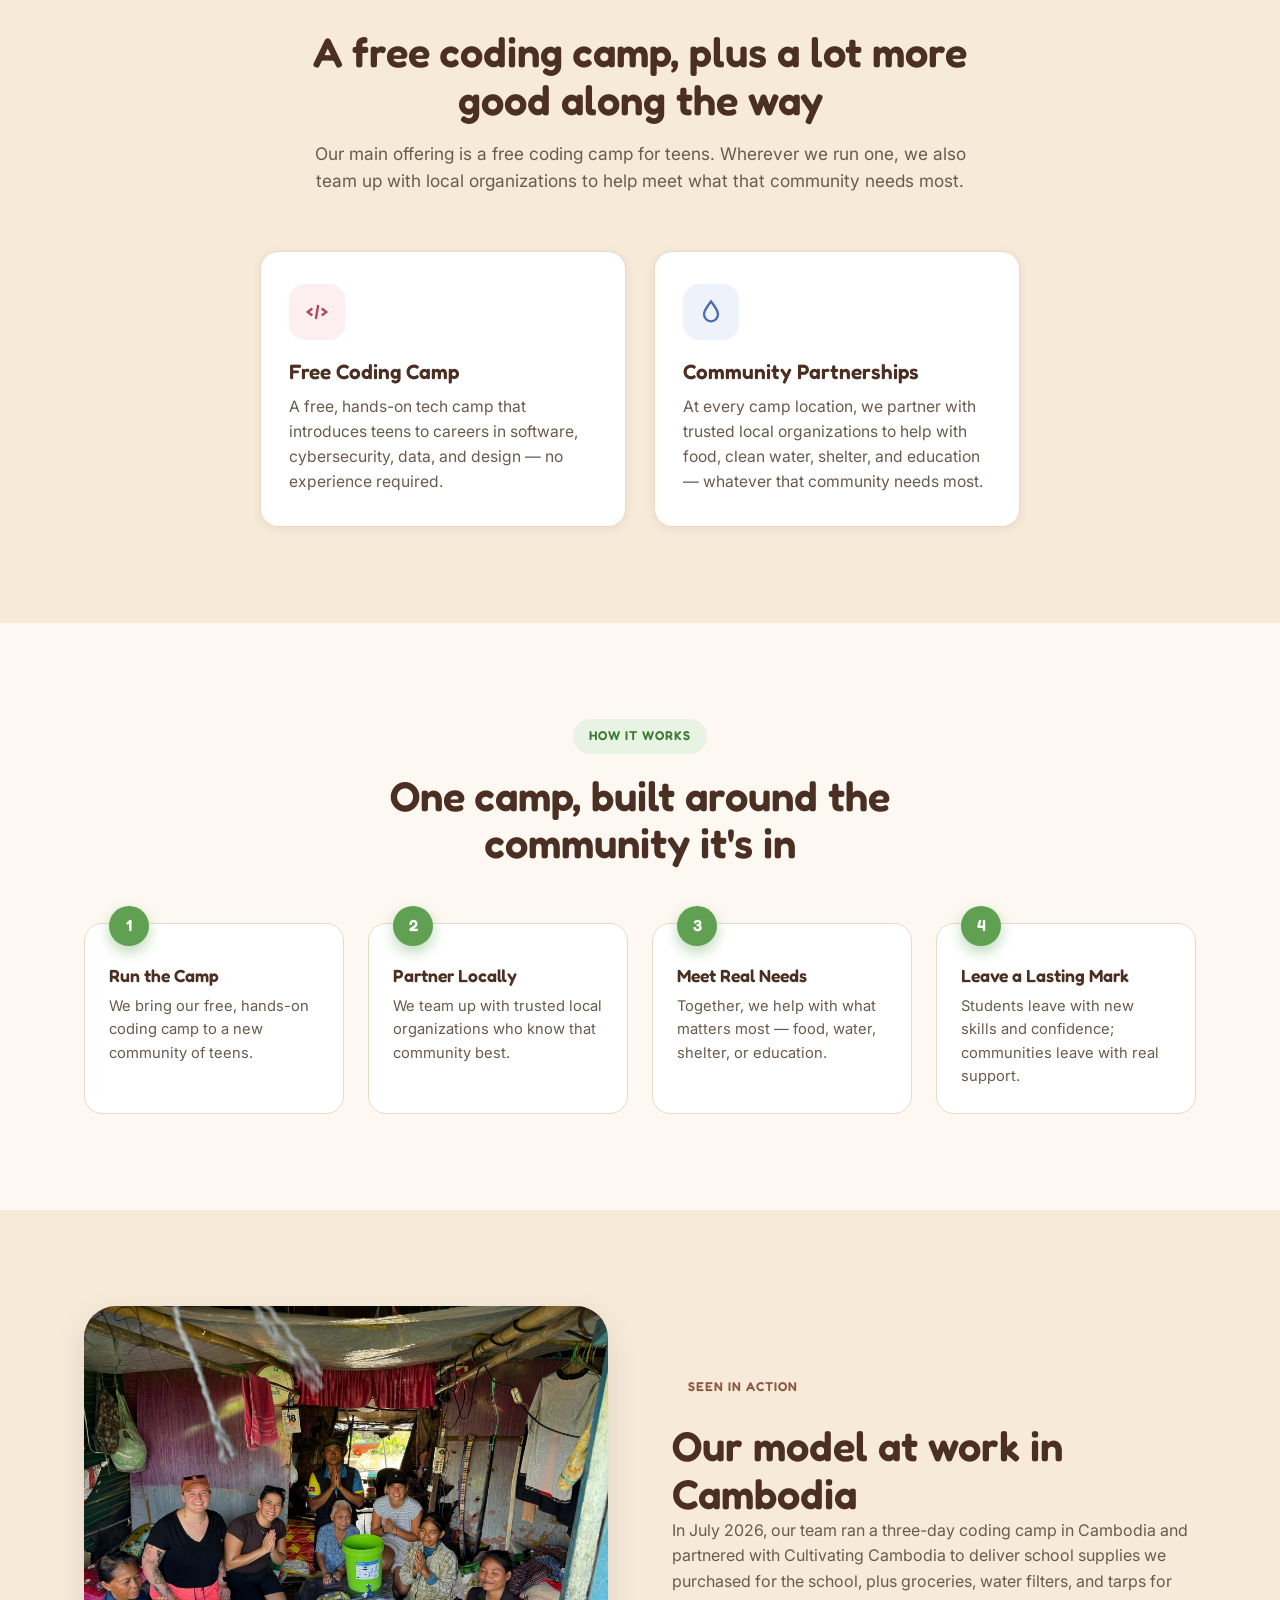
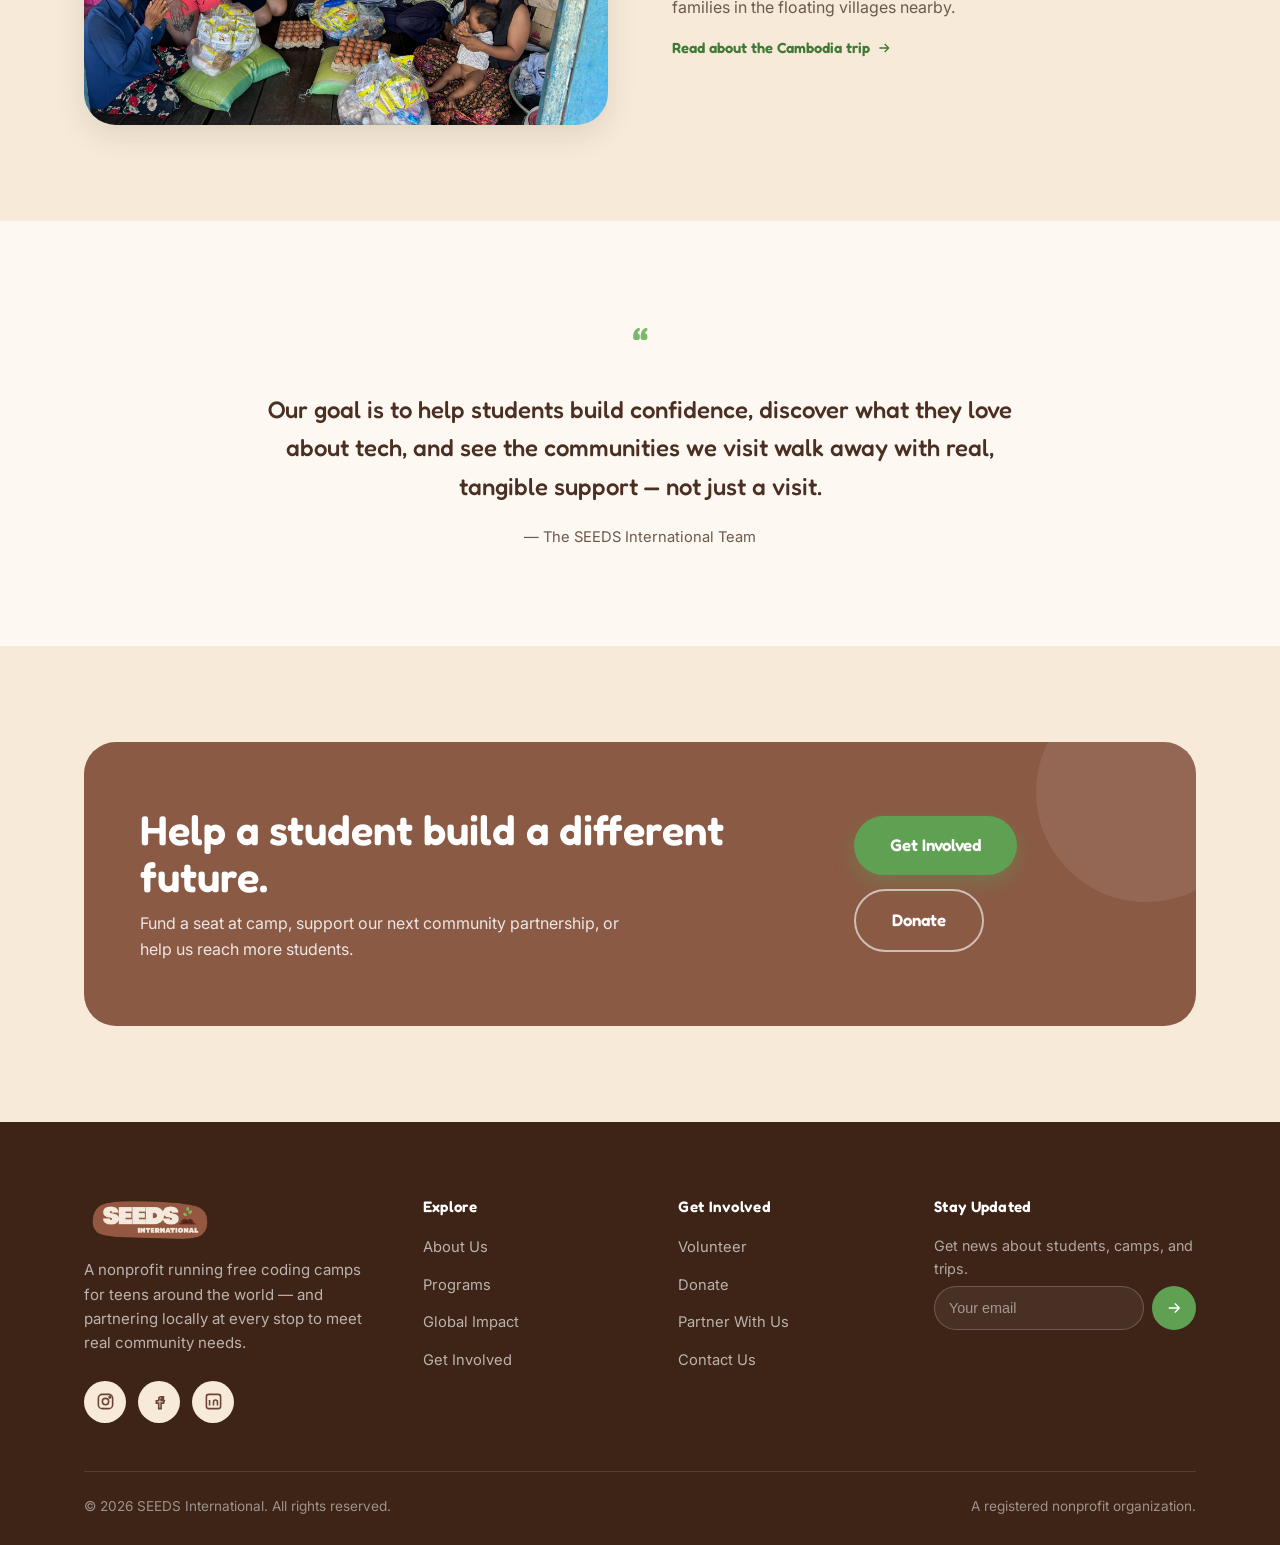
==== commit 77d6c5d5: "Reposition the whole site around the coding camp as the main offering The coding camp is SEEDS's pri" ====
--- a/index.html
+++ b/index.html
@@ -3,8 +3,8 @@
 <head>
 <meta charset="UTF-8">
 <meta name="viewport" content="width=device-width, initial-scale=1.0">
-<title>SEEDS International — Education for At-Risk Youth</title>
-<meta name="description" content="SEEDS International provides quality education to impoverished and at-risk youth — supporting high school completion, essential resources like water filters, and a free coding camp for teens.">
+<title>SEEDS International — Free Coding Camp for Teens</title>
+<meta name="description" content="SEEDS International runs a free, hands-on coding camp for teens around the world. At every camp, we also partner with local organizations to meet urgent community needs — food, clean water, shelter, and education.">
 <link rel="icon" type="image/png" href="assets/seeds_logo.png">
 <link rel="preconnect" href="https://fonts.googleapis.com">
 <link rel="preconnect" href="https://fonts.gstatic.com" crossorigin>
@@ -41,24 +41,24 @@
   <section class="hero">
     <div class="container">
       <div class="hero-copy">
-        <span class="eyebrow">Education · Opportunity · Community</span>
-        <h1>Breaking the cycle of poverty through education.</h1>
-        <p class="lede">SEEDS International is dedicated to providing quality education to the most impoverished and at-risk youth. We strive to transform lives, create opportunities, and break the cycle of poverty — one student at a time.</p>
+        <span class="eyebrow">Free Coding Camp for Teens</span>
+        <h1>A free coding camp — and so much more, wherever we go.</h1>
+        <p class="lede">SEEDS International runs free, hands-on coding camps for teens around the world. At every camp, we also partner with local organizations to meet the community's most urgent needs — food, clean water, shelter, and education.</p>
         <div class="hero-actions">
-          <a href="about.html" class="btn btn-primary btn-lg">Our Mission</a>
+          <a href="programs.html#coding-camp" class="btn btn-primary btn-lg">Explore the Camp</a>
           <a href="get-involved.html" class="btn btn-outline btn-lg">Get Involved</a>
         </div>
         <div class="hero-stats">
-          <div><strong>3</strong><span>Core initiatives</span></div>
-          <div><strong>100%</strong><span>Community-funded</span></div>
-          <div><strong>Global</strong><span>Reach &amp; partnerships</span></div>
+          <div><strong>5</strong><span>Tech tracks explored</span></div>
+          <div><strong>100%</strong><span>Free for students</span></div>
+          <div><strong>Global</strong><span>Camp partnerships</span></div>
         </div>
       </div>
       <div class="hero-art">
         <img src="assets/cambodia/all_students_with_new_school_supplies.JPG" alt="Students and volunteers with new school supplies in Cambodia">
         <div class="badge">
           <svg viewBox="0 0 24 24" fill="none" stroke="currentColor" stroke-width="2" width="26" height="26"><path d="M12 2v20M12 2c-4 0-7 3-7 7 4 0 7-2 7-7ZM12 8c4 0 7 3 7 7-4 0-7-2-7-7Z"/></svg>
-          Transforming lives through education.
+          Transforming lives, one camp at a time.
         </div>
       </div>
     </div>
@@ -72,9 +72,9 @@
           <img src="assets/cambodia/all_coding_camp_students_and_volunteers.JPG" alt="All coding camp students and volunteers together">
         </div>
         <div class="feature-text">
-          <span class="eyebrow">Our Flagship Program</span>
+          <span class="eyebrow">Our Main Program</span>
           <h2>Our free coding camp is where it starts</h2>
-          <p>For most students, our free coding camp is their very first introduction to SEEDS — a hands-on, beginner-friendly week exploring software development, cybersecurity, data analytics, web development, and UX design alongside mentors from the tech industry.</p>
+          <p>Our free coding camp is the core of everything we do — a hands-on, beginner-friendly week exploring software development, cybersecurity, data analytics, web development, and UX design alongside mentors from the tech industry.</p>
           <a href="programs.html#coding-camp" class="card-link">Explore the coding camp
             <svg viewBox="0 0 24 24" fill="none" stroke="currentColor" stroke-width="2" width="16" height="16"><path d="M5 12h14M13 6l6 6-6 6"/></svg>
           </a>
@@ -88,30 +88,23 @@
     <div class="container">
       <div class="section-head center">
         <span class="eyebrow alt">What We Do</span>
-        <h2>Three ways we invest in a student's future</h2>
-        <p>Our free coding camp is how most students first meet SEEDS — and it's backed by two equally important commitments: ensuring general high school education and delivering essential resources to at-risk communities.</p>
-      </div>
-      <div class="card-grid reveal">
+        <h2>A free coding camp, plus a lot more good along the way</h2>
+        <p>Our main offering is a free coding camp for teens. Wherever we run one, we also team up with local organizations to help meet what that community needs most.</p>
+      </div>
+      <div class="card-grid cols-2 reveal">
         <div class="card accent-4">
           <div class="card-icon">
             <svg viewBox="0 0 24 24" fill="none" stroke="currentColor" stroke-width="2"><path d="m8 9-4 3 4 3M16 9l4 3-4 3M13 6l-2 12"/></svg>
           </div>
           <h3>Free Coding Camp</h3>
-          <p>Our flagship program: a free, hands-on tech camp that introduces teens to careers in software, cybersecurity, data, and design.</p>
-        </div>
-        <div class="card accent-1">
-          <div class="card-icon">
-            <svg viewBox="0 0 24 24" fill="none" stroke="currentColor" stroke-width="2"><path d="M22 10 12 5 2 10l10 5 10-5Z"/><path d="M6 12v5c0 1.5 3 3 6 3s6-1.5 6-3v-5"/></svg>
-          </div>
-          <h3>High School Education</h3>
-          <p>We work to make sure at-risk children receive at least a general high school education — the foundation for every opportunity after it.</p>
+          <p>A free, hands-on tech camp that introduces teens to careers in software, cybersecurity, data, and design — no experience required.</p>
         </div>
         <div class="card accent-3">
           <div class="card-icon">
             <svg viewBox="0 0 24 24" fill="none" stroke="currentColor" stroke-width="2"><path d="M12 3C9 7 6 10.5 6 14a6 6 0 0 0 12 0c0-3.5-3-7-6-11Z"/></svg>
           </div>
-          <h3>Essential Resources</h3>
-          <p>We deliver essential resources — like water filters — to at-risk communities, so basic needs don't stand in the way of a future.</p>
+          <h3>Community Partnerships</h3>
+          <p>At every camp location, we partner with trusted local organizations to help with food, clean water, shelter, and education — whatever that community needs most.</p>
         </div>
       </div>
     </div>
@@ -121,25 +114,25 @@
   <section>
     <div class="container">
       <div class="section-head center">
-        <span class="eyebrow">Our Approach</span>
-        <h2>Meeting students and communities where they are</h2>
+        <span class="eyebrow">How It Works</span>
+        <h2>One camp, built around the community it's in</h2>
       </div>
       <div class="steps reveal">
         <div class="step">
-          <h3>Reach</h3>
-          <p>We identify students and communities who need support the most, often alongside local partners.</p>
-        </div>
-        <div class="step">
-          <h3>Educate</h3>
-          <p>We support students through school and hands-on learning experiences like our coding camp.</p>
-        </div>
-        <div class="step">
-          <h3>Provide</h3>
-          <p>We deliver essential resources — like water filters, groceries, and supplies — to communities that need them.</p>
-        </div>
-        <div class="step">
-          <h3>Empower</h3>
-          <p>Students leave with an education, a network, and real opportunities ahead of them.</p>
+          <h3>Run the Camp</h3>
+          <p>We bring our free, hands-on coding camp to a new community of teens.</p>
+        </div>
+        <div class="step">
+          <h3>Partner Locally</h3>
+          <p>We team up with trusted local organizations who know that community best.</p>
+        </div>
+        <div class="step">
+          <h3>Meet Real Needs</h3>
+          <p>Together, we help with what matters most — food, water, shelter, or education.</p>
+        </div>
+        <div class="step">
+          <h3>Leave a Lasting Mark</h3>
+          <p>Students leave with new skills and confidence; communities leave with real support.</p>
         </div>
       </div>
     </div>
@@ -154,8 +147,8 @@
         </div>
         <div class="feature-text">
           <span class="eyebrow alt">Seen In Action</span>
-          <h2>Our mission at work in Cambodia</h2>
-          <p>In July 2026, our team traveled to Cambodia and put our full approach into practice: a three-day coding camp at a local school, a day teaching English at a rural school, and a day delivering groceries, tarps, and water filters to families in the floating villages.</p>
+          <h2>Our model at work in Cambodia</h2>
+          <p>In July 2026, our team ran a three-day coding camp in Cambodia and partnered with Cultivating Cambodia to deliver school supplies we purchased for the school, plus groceries, water filters, and tarps for families in the floating villages nearby.</p>
           <a href="global-impact.html" class="card-link">Read about the Cambodia trip
             <svg viewBox="0 0 24 24" fill="none" stroke="currentColor" stroke-width="2" width="16" height="16"><path d="M5 12h14M13 6l6 6-6 6"/></svg>
           </a>
@@ -169,7 +162,7 @@
     <div class="container">
       <div class="quote-block reveal">
         <span class="mark">&ldquo;</span>
-        <p>We strive to transform lives, create opportunities, and break the cycle of poverty — through education and the resources every student and family deserves.</p>
+        <p>Our goal is to help students build confidence, discover what they love about tech, and see the communities we visit walk away with real, tangible support — not just a visit.</p>
         <span>— The SEEDS International Team</span>
       </div>
     </div>
@@ -181,7 +174,7 @@
       <div class="cta-band reveal">
         <div class="cta-copy">
           <h2>Help a student build a different future.</h2>
-          <p>Sponsor essential resources, support the coding camp, or help fund our next community trip.</p>
+          <p>Fund a seat at camp, support our next community partnership, or help us reach more students.</p>
         </div>
         <div class="cta-actions">
           <a href="get-involved.html" class="btn btn-primary btn-lg">Get Involved</a>
@@ -198,7 +191,7 @@
     <div class="footer-grid">
       <div class="footer-brand">
         <a href="index.html" class="brand"><img src="assets/seeds_logo.png" alt="SEEDS International logo"></a>
-        <p>A nonprofit dedicated to providing quality education to impoverished and at-risk youth — transforming lives and breaking the cycle of poverty.</p>
+        <p>A nonprofit running free coding camps for teens around the world — and partnering locally at every stop to meet real community needs.</p>
         <div class="social-row">
           <a href="#" aria-label="Instagram"><svg viewBox="0 0 24 24" fill="none" stroke="currentColor" stroke-width="2"><rect x="3" y="3" width="18" height="18" rx="5"/><circle cx="12" cy="12" r="4"/><circle cx="17.5" cy="6.5" r="1"/></svg></a>
           <a href="#" aria-label="Facebook"><svg viewBox="0 0 24 24" fill="none" stroke="currentColor" stroke-width="2"><path d="M14 9h3V6h-3c-2 0-3 1.2-3 3v2H8v3h3v7h3v-7h3l1-3h-4v-1.5c0-.6.4-1.5 1-1.5Z"/></svg></a>
--- a/css/style.css
+++ b/css/style.css
@@ -770,6 +770,12 @@
   display: grid;
   grid-template-columns: repeat(3, 1fr);
   gap: 24px;
+}
+
+.stat-strip.cols-2 {
+  grid-template-columns: repeat(2, 1fr);
+  max-width: 700px;
+  margin: 0 auto;
 }
 
 .stat-card {
@@ -1156,7 +1162,8 @@
   .values-grid { grid-template-columns: 1fr; }
   .footer-grid { grid-template-columns: 1fr; gap: 32px; }
   .form-grid { grid-template-columns: 1fr; }
-  .stat-strip { grid-template-columns: 1fr; }
+  .stat-strip,
+  .stat-strip.cols-2 { grid-template-columns: 1fr; }
   .timeline-item { grid-template-columns: 60px 1fr; gap: 16px; }
   .timeline-dot { width: 38px; height: 38px; font-size: 0.85rem; }
   .footer-bottom { flex-direction: column; text-align: center; }
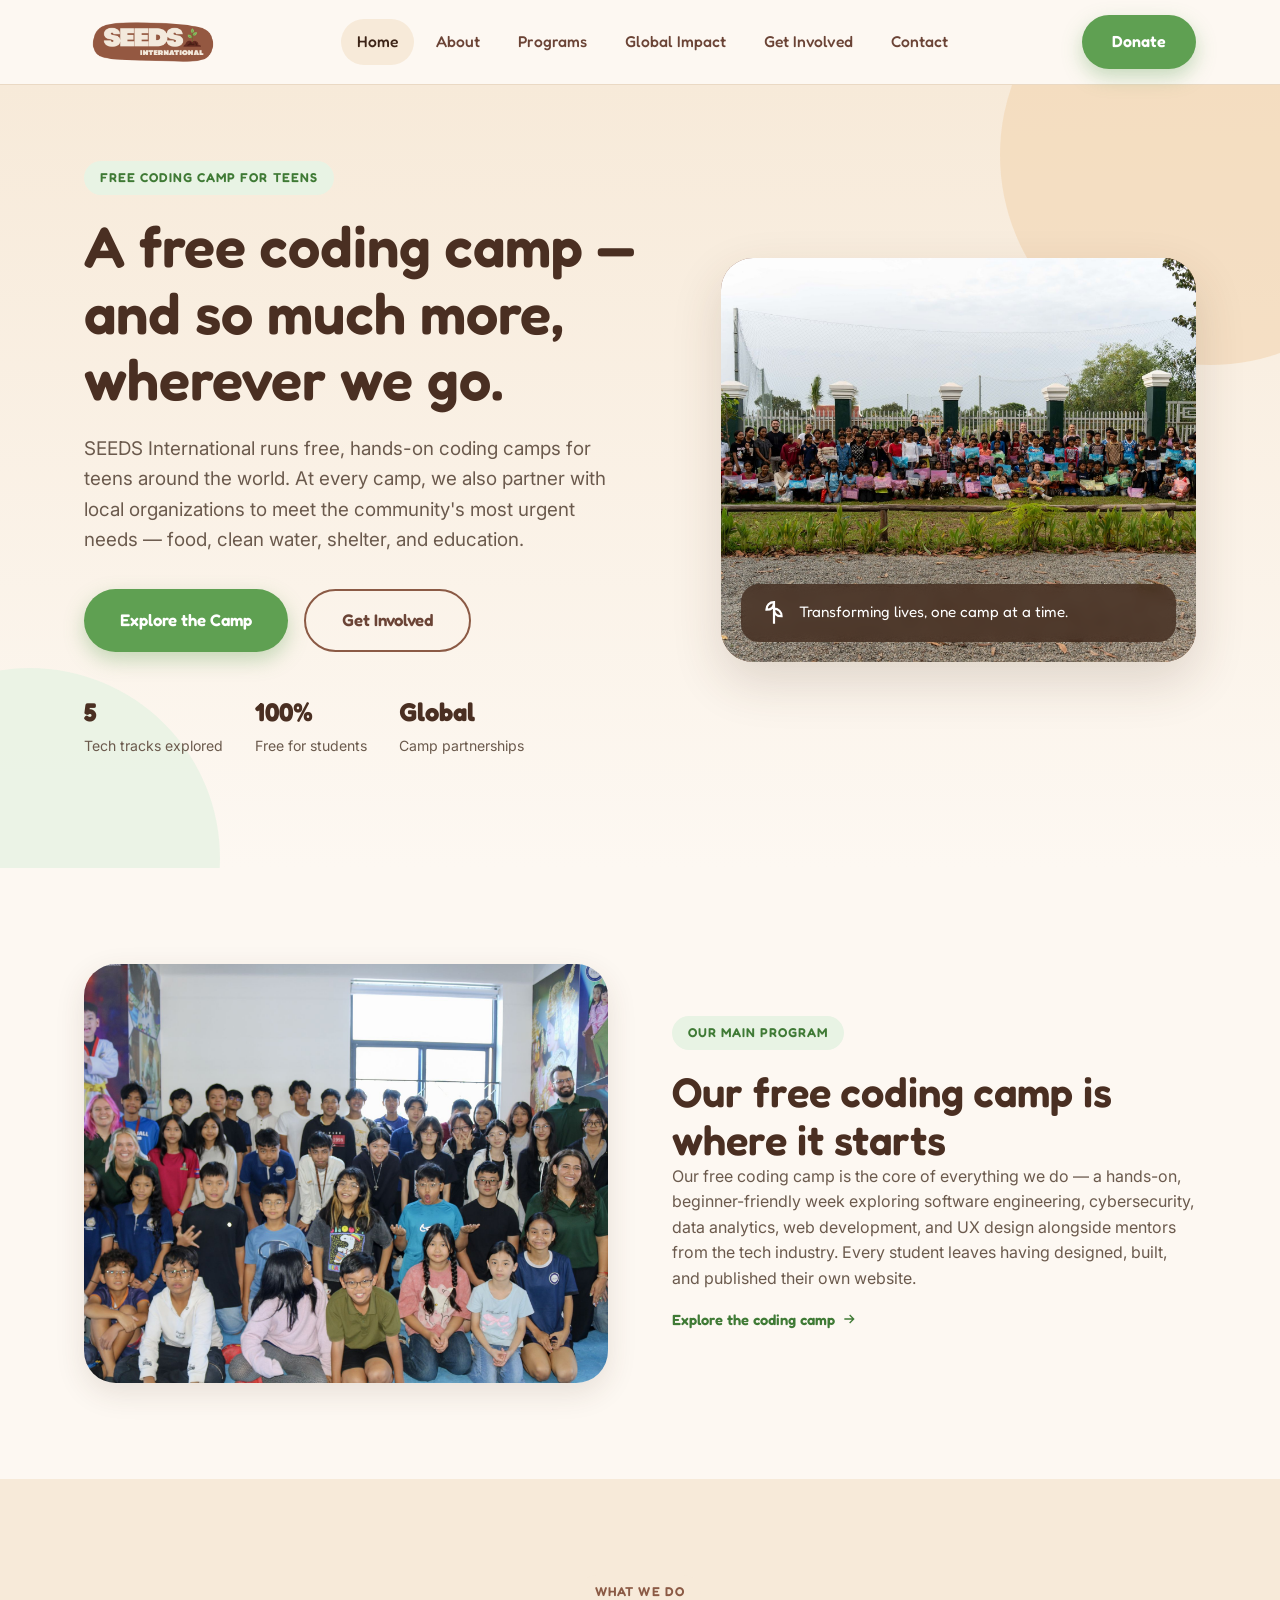
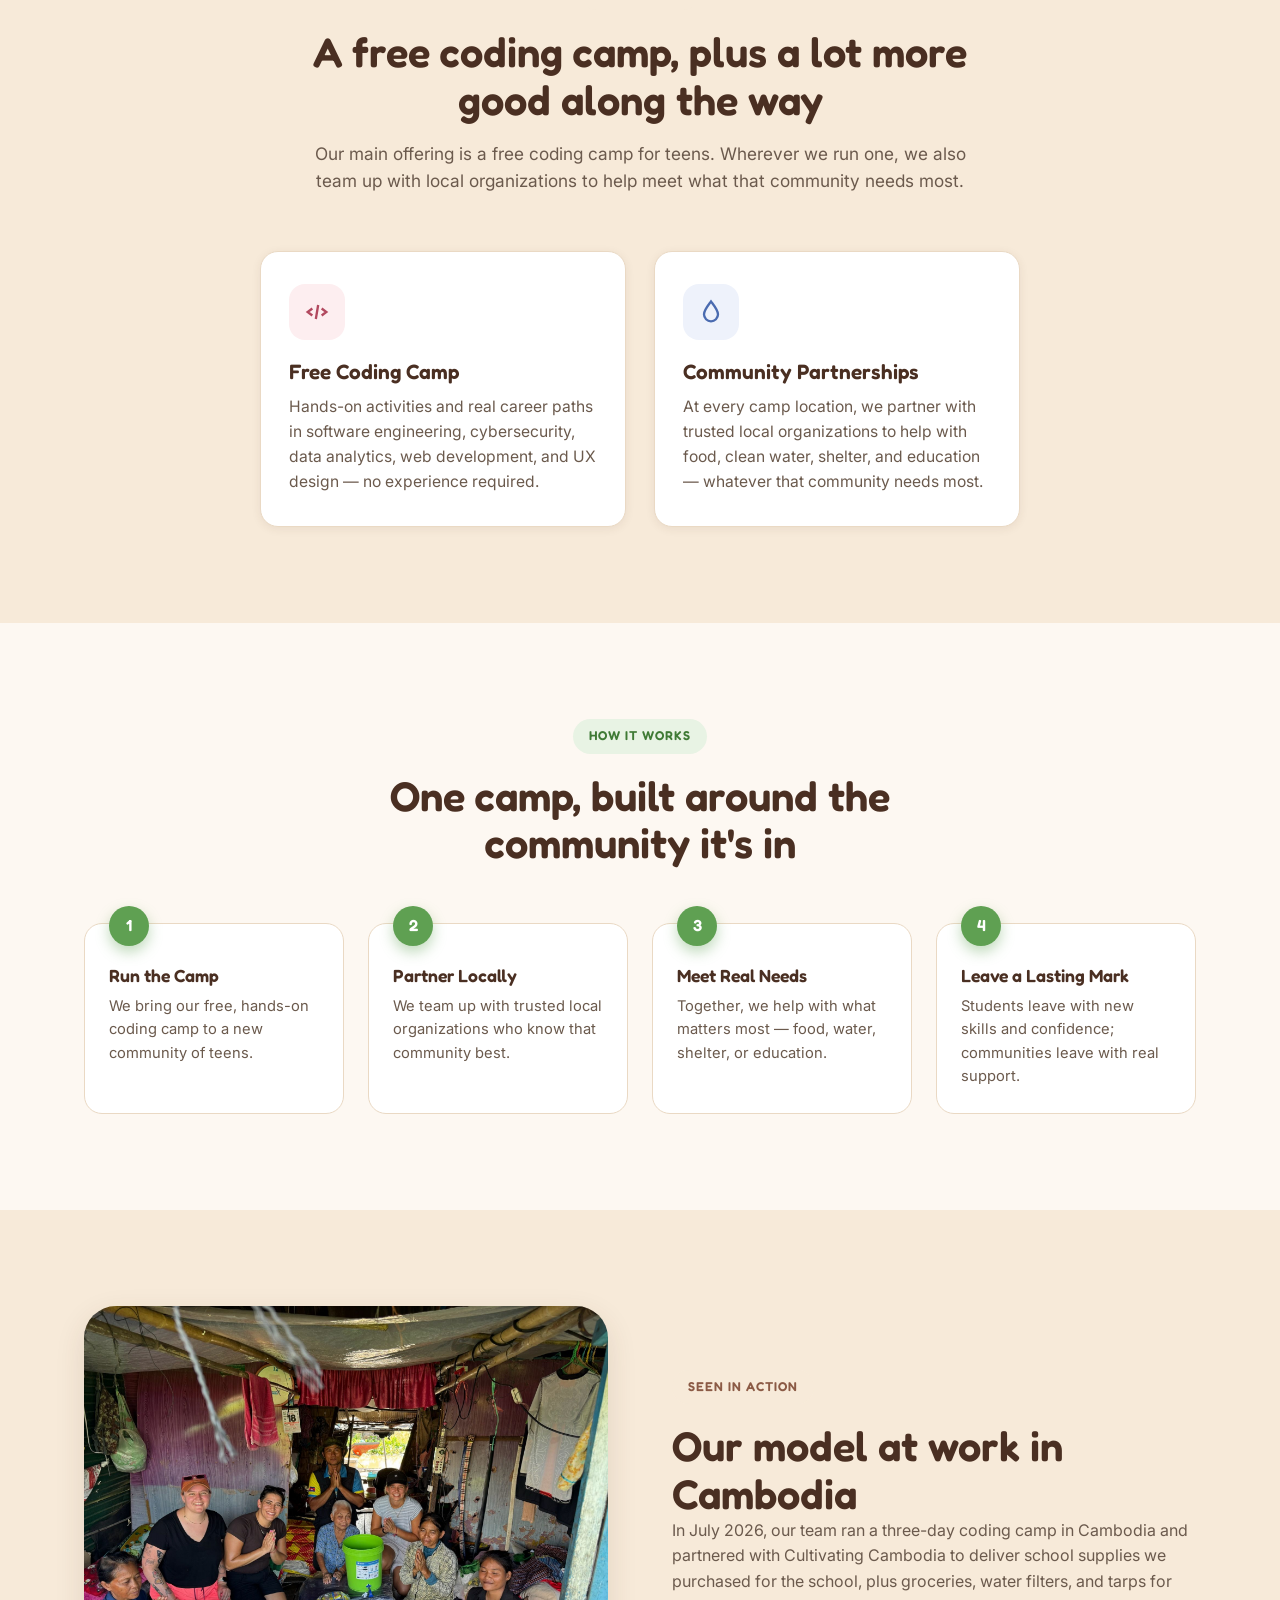
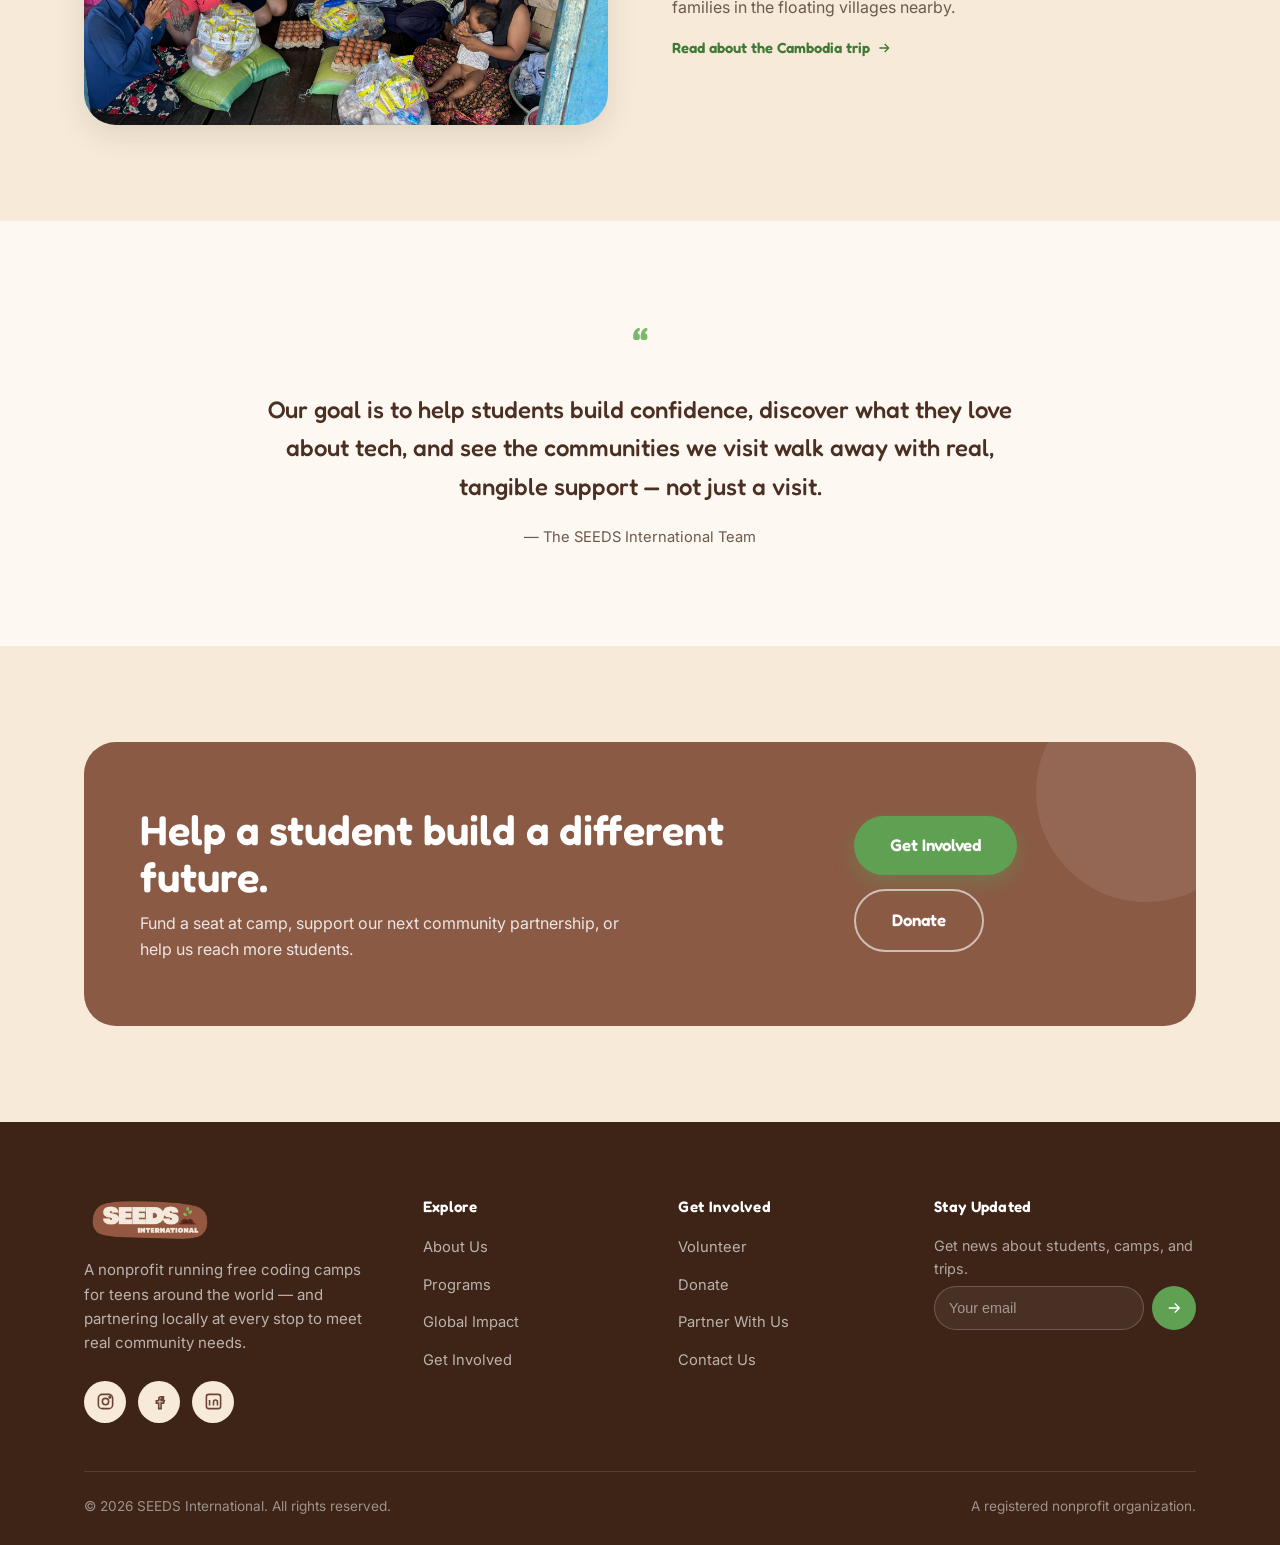
==== commit 5173e5d1: "Flesh out the coding camp curriculum on Programs Each of the five tracks (renamed Software Developme" ====
--- a/index.html
+++ b/index.html
@@ -74,7 +74,7 @@
         <div class="feature-text">
           <span class="eyebrow">Our Main Program</span>
           <h2>Our free coding camp is where it starts</h2>
-          <p>Our free coding camp is the core of everything we do — a hands-on, beginner-friendly week exploring software development, cybersecurity, data analytics, web development, and UX design alongside mentors from the tech industry.</p>
+          <p>Our free coding camp is the core of everything we do — a hands-on, beginner-friendly week exploring software engineering, cybersecurity, data analytics, web development, and UX design alongside mentors from the tech industry. Every student leaves having designed, built, and published their own website.</p>
           <a href="programs.html#coding-camp" class="card-link">Explore the coding camp
             <svg viewBox="0 0 24 24" fill="none" stroke="currentColor" stroke-width="2" width="16" height="16"><path d="M5 12h14M13 6l6 6-6 6"/></svg>
           </a>
@@ -97,7 +97,7 @@
             <svg viewBox="0 0 24 24" fill="none" stroke="currentColor" stroke-width="2"><path d="m8 9-4 3 4 3M16 9l4 3-4 3M13 6l-2 12"/></svg>
           </div>
           <h3>Free Coding Camp</h3>
-          <p>A free, hands-on tech camp that introduces teens to careers in software, cybersecurity, data, and design — no experience required.</p>
+          <p>Hands-on activities and real career paths in software engineering, cybersecurity, data analytics, web development, and UX design — no experience required.</p>
         </div>
         <div class="card accent-3">
           <div class="card-icon">
--- a/css/style.css
+++ b/css/style.css
@@ -536,6 +536,58 @@
   color: var(--green-700);
 }
 
+.track-detail {
+  margin-top: 12px;
+  font-size: 0.9rem;
+  line-height: 1.5;
+}
+
+.track-detail strong {
+  display: block;
+  font-family: var(--font-display);
+  font-size: 0.78rem;
+  text-transform: uppercase;
+  letter-spacing: 0.04em;
+  color: var(--green-700);
+  margin-bottom: 2px;
+}
+
+/* ---------- Highlight banner ---------- */
+.highlight-banner {
+  margin-top: 40px;
+  background: var(--green-100);
+  border: 1.5px solid var(--green-500);
+  border-radius: var(--radius-lg);
+  padding: 32px 40px;
+  display: flex;
+  align-items: center;
+  gap: 22px;
+}
+
+.highlight-banner .icon-circle {
+  width: 56px;
+  height: 56px;
+  border-radius: 50%;
+  background: var(--green-600);
+  color: var(--white);
+  display: flex;
+  align-items: center;
+  justify-content: center;
+  flex-shrink: 0;
+}
+
+.highlight-banner .icon-circle svg { width: 28px; height: 28px; }
+
+.highlight-banner strong {
+  display: block;
+  font-family: var(--font-display);
+  font-size: 1.15rem;
+  color: var(--brown-800);
+  margin-bottom: 4px;
+}
+
+.highlight-banner p { margin: 0; font-size: 0.98rem; }
+
 /* Program cards get an accent top bar via nth-child colors */
 .card.accent-1 .card-icon { background: var(--green-100); color: var(--green-700); }
 .card.accent-2 .card-icon { background: #fbeade; color: var(--brown-600); }
@@ -1133,6 +1185,7 @@
   .feature-row.reverse .feature-text { order: initial; }
   .cta-band { flex-direction: column; text-align: center; padding: 48px 32px; }
   .cta-band .cta-copy { display: flex; flex-direction: column; align-items: center; }
+  .highlight-banner { flex-direction: column; text-align: center; padding: 28px 24px; }
 }
 
 @media (max-width: 720px) {
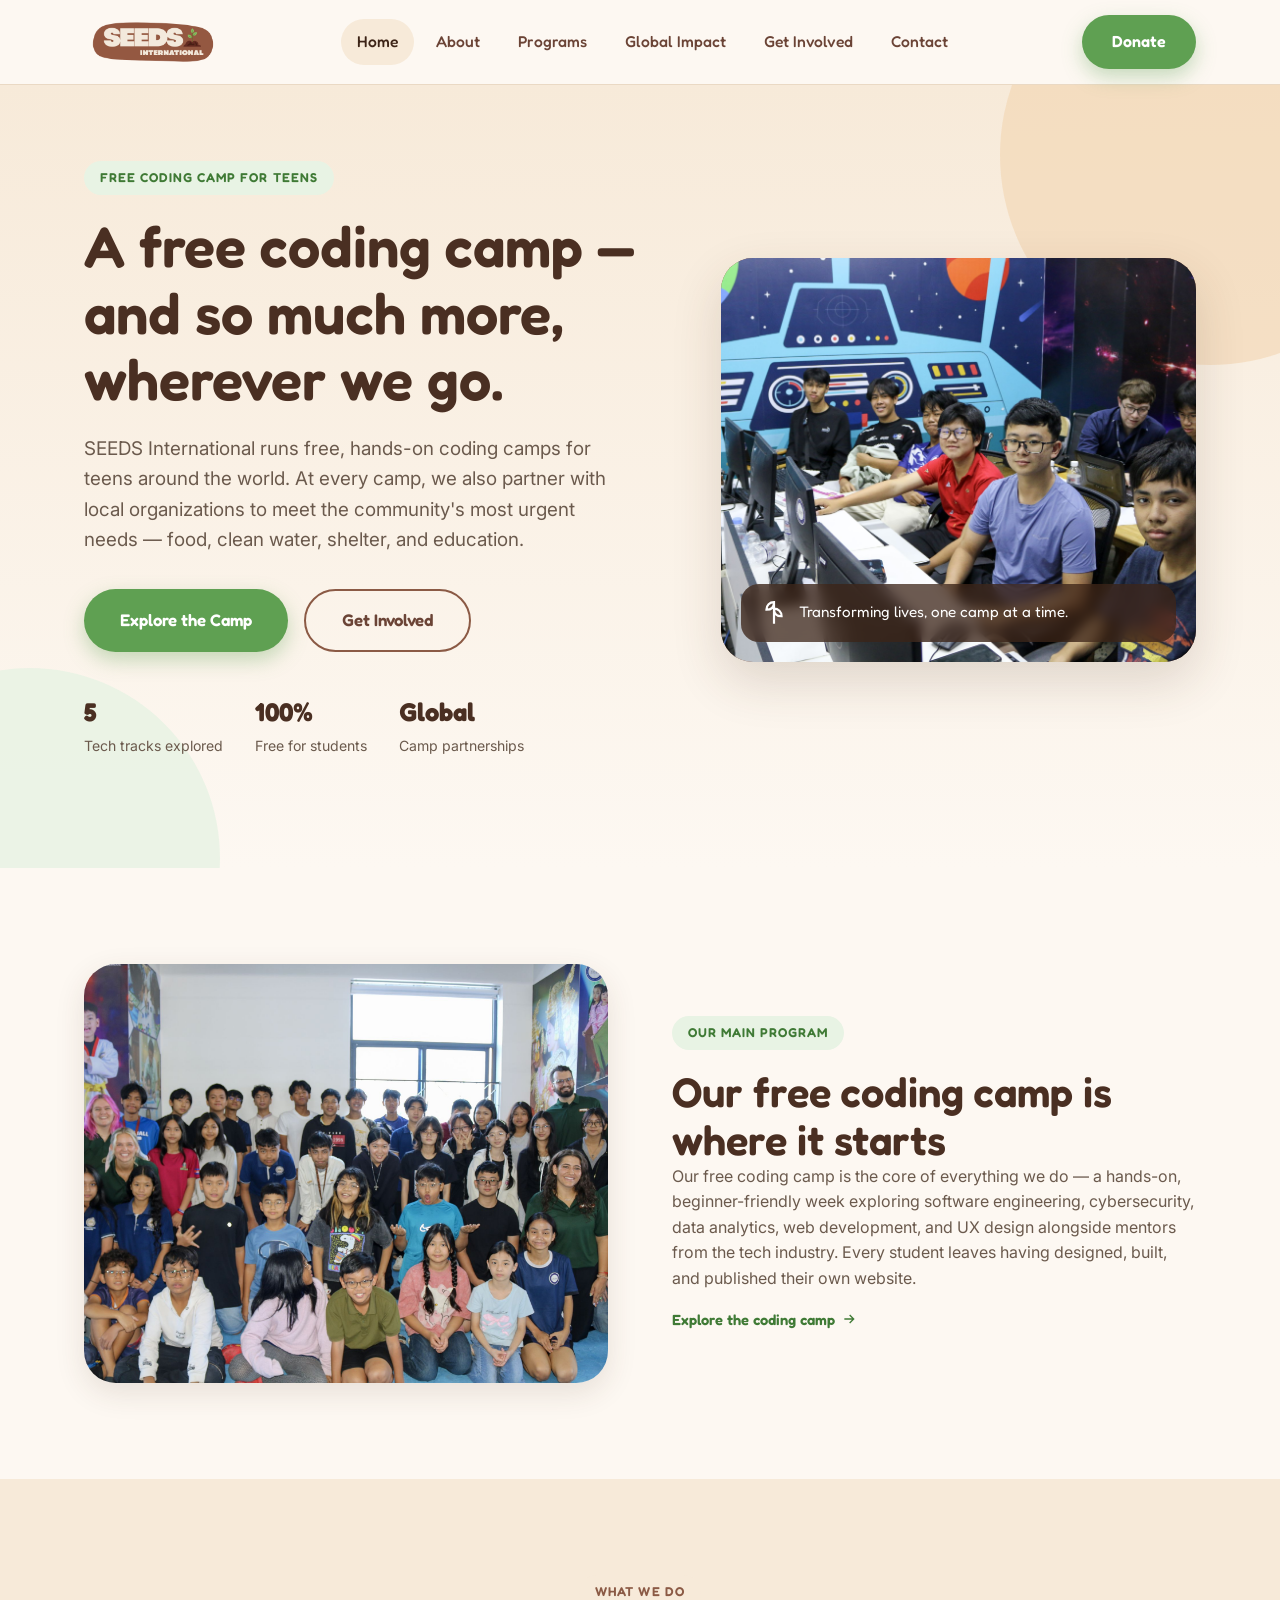
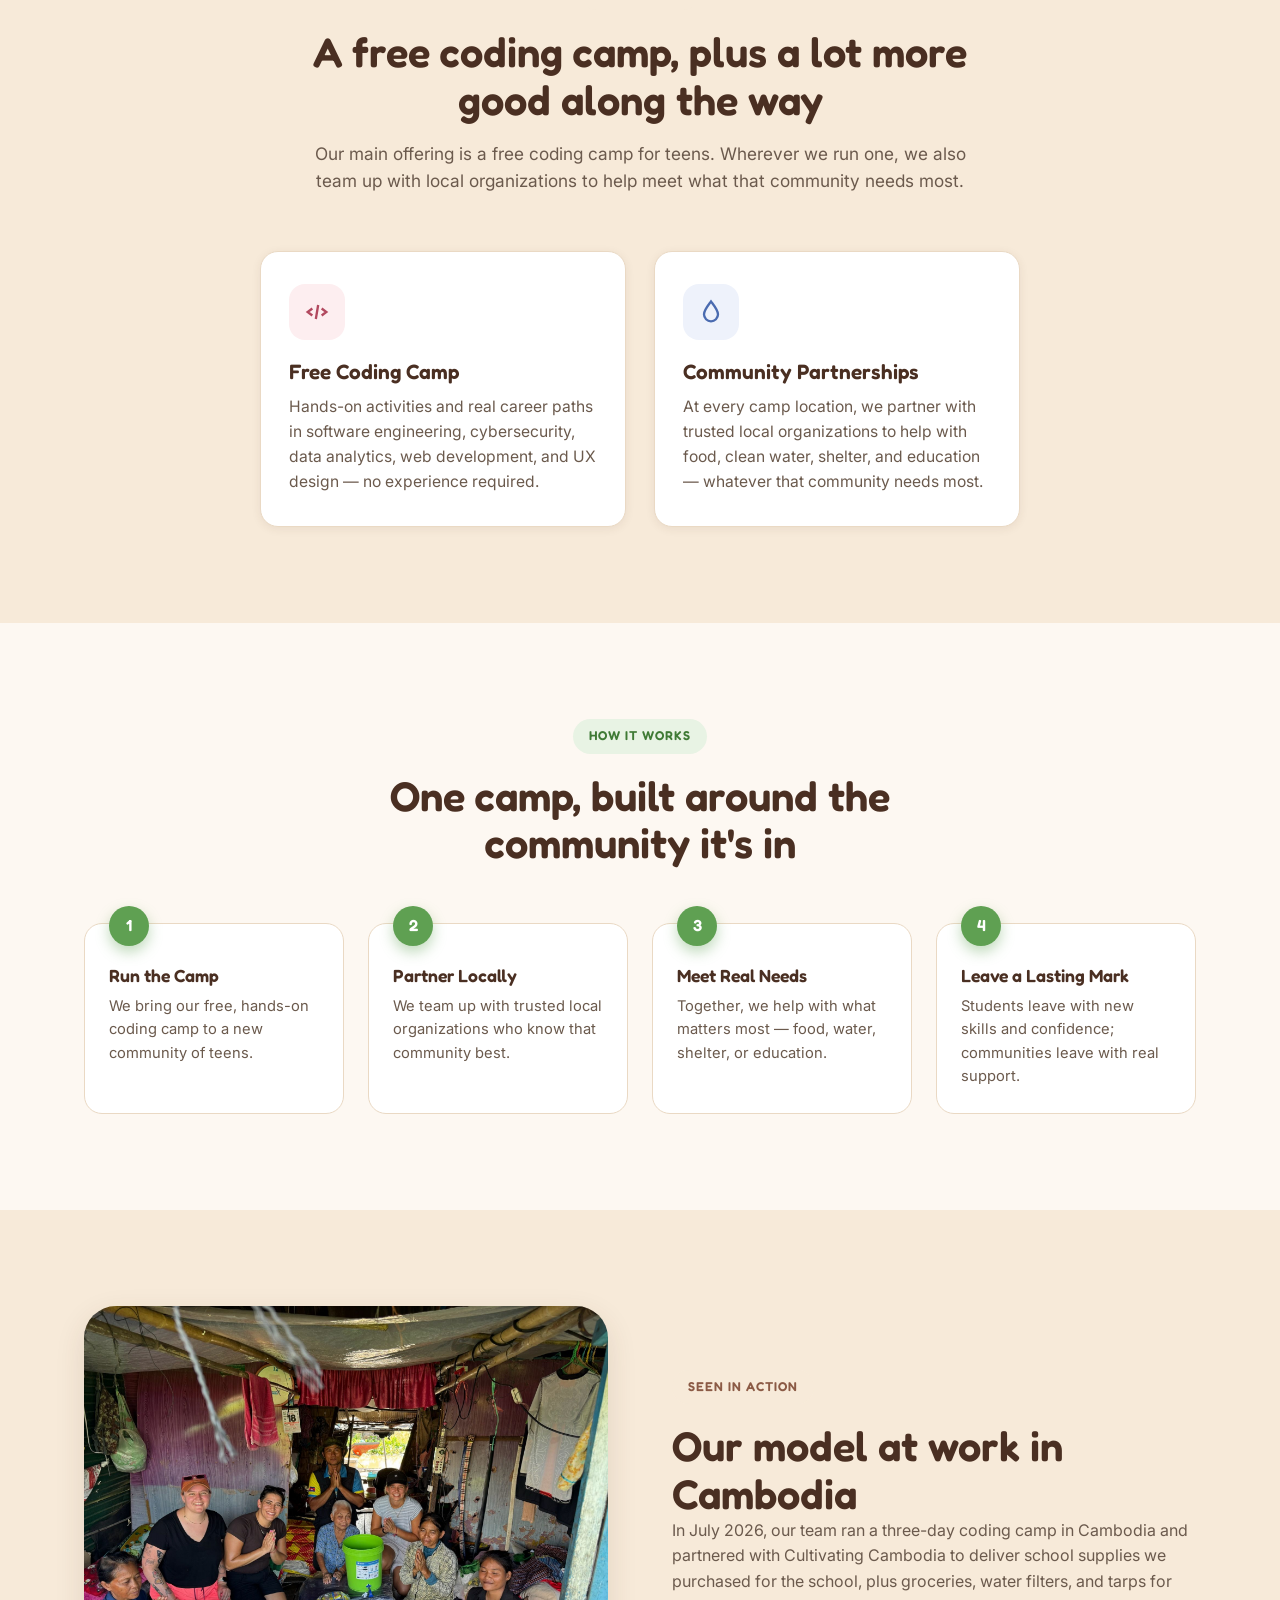
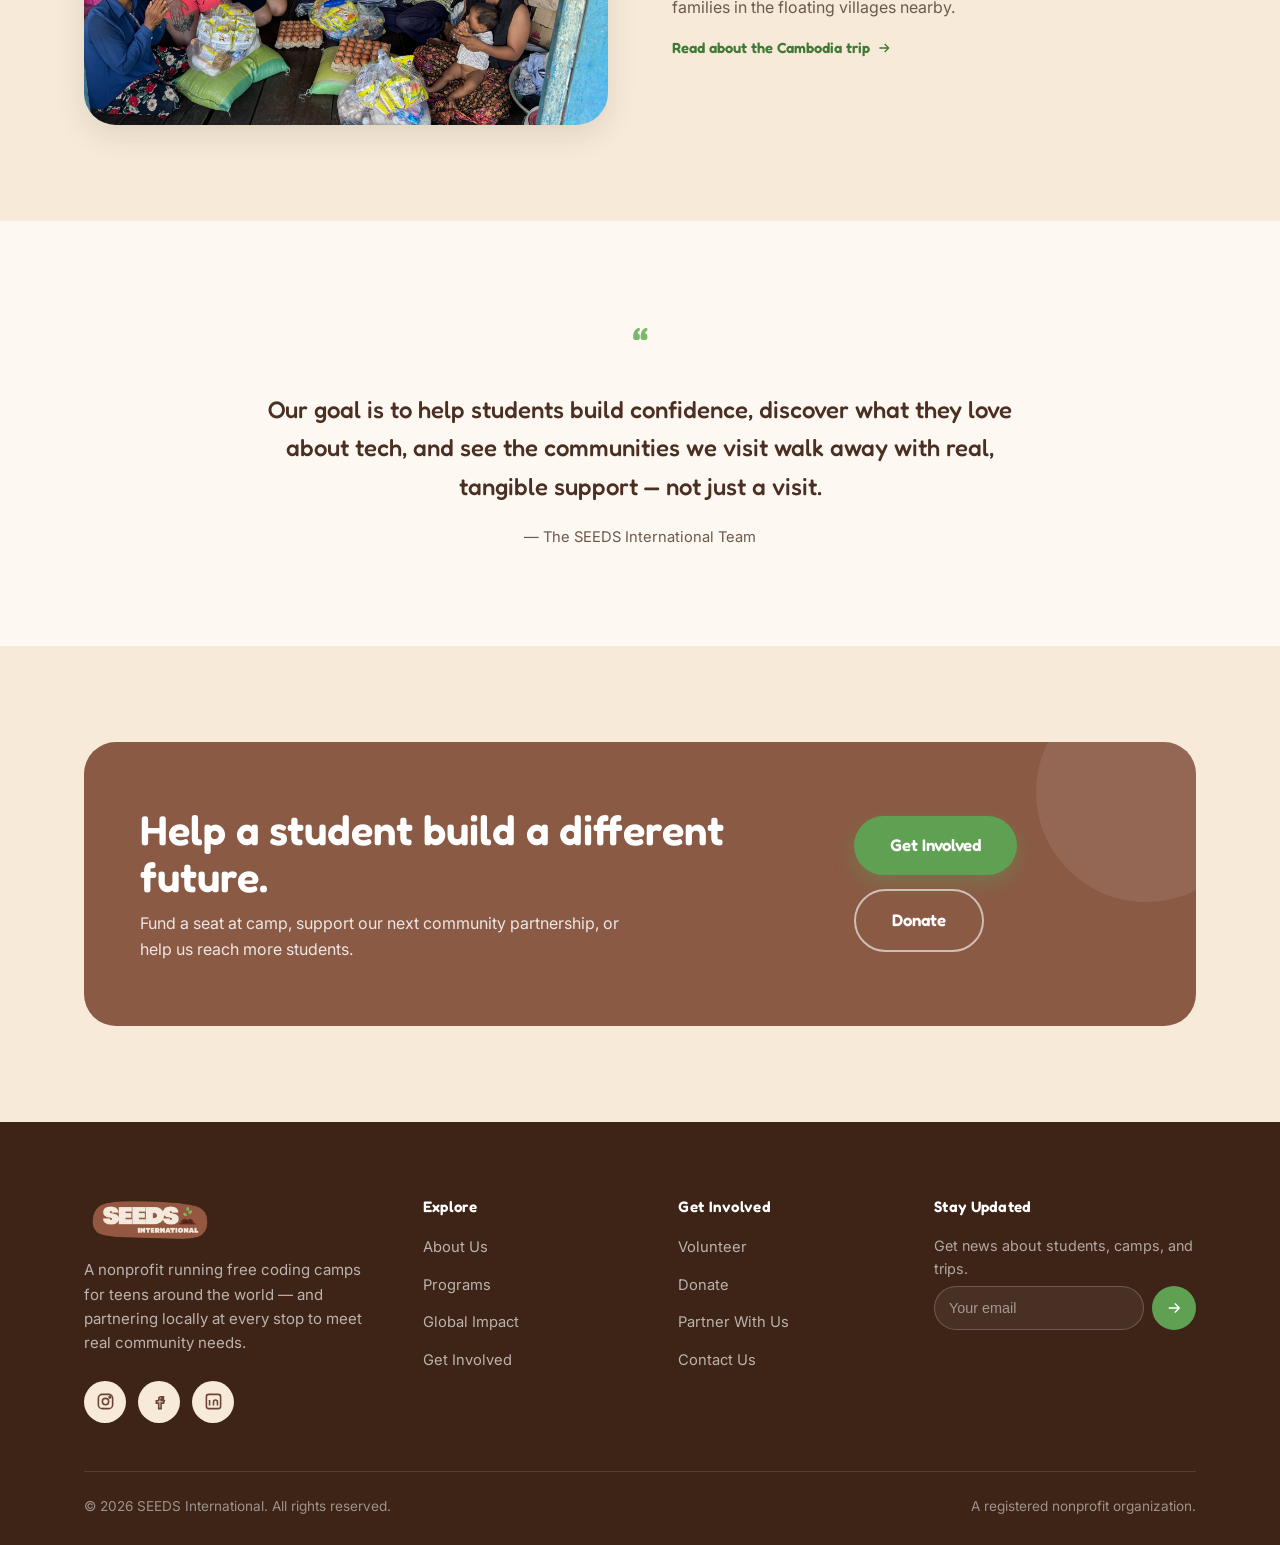
==== commit c35934be: "Swap remaining non-camp photos in camp-focused spots Homepage hero and About's mission section were " ====
--- a/index.html
+++ b/index.html
@@ -55,7 +55,7 @@
         </div>
       </div>
       <div class="hero-art">
-        <img src="assets/cambodia/all_students_with_new_school_supplies.JPG" alt="Students and volunteers with new school supplies in Cambodia">
+        <img src="assets/cambodia/coding_students.JPG" alt="Students working at computers during the SEEDS International coding camp">
         <div class="badge">
           <svg viewBox="0 0 24 24" fill="none" stroke="currentColor" stroke-width="2" width="26" height="26"><path d="M12 2v20M12 2c-4 0-7 3-7 7 4 0 7-2 7-7ZM12 8c4 0 7 3 7 7-4 0-7-2-7-7Z"/></svg>
           Transforming lives, one camp at a time.
